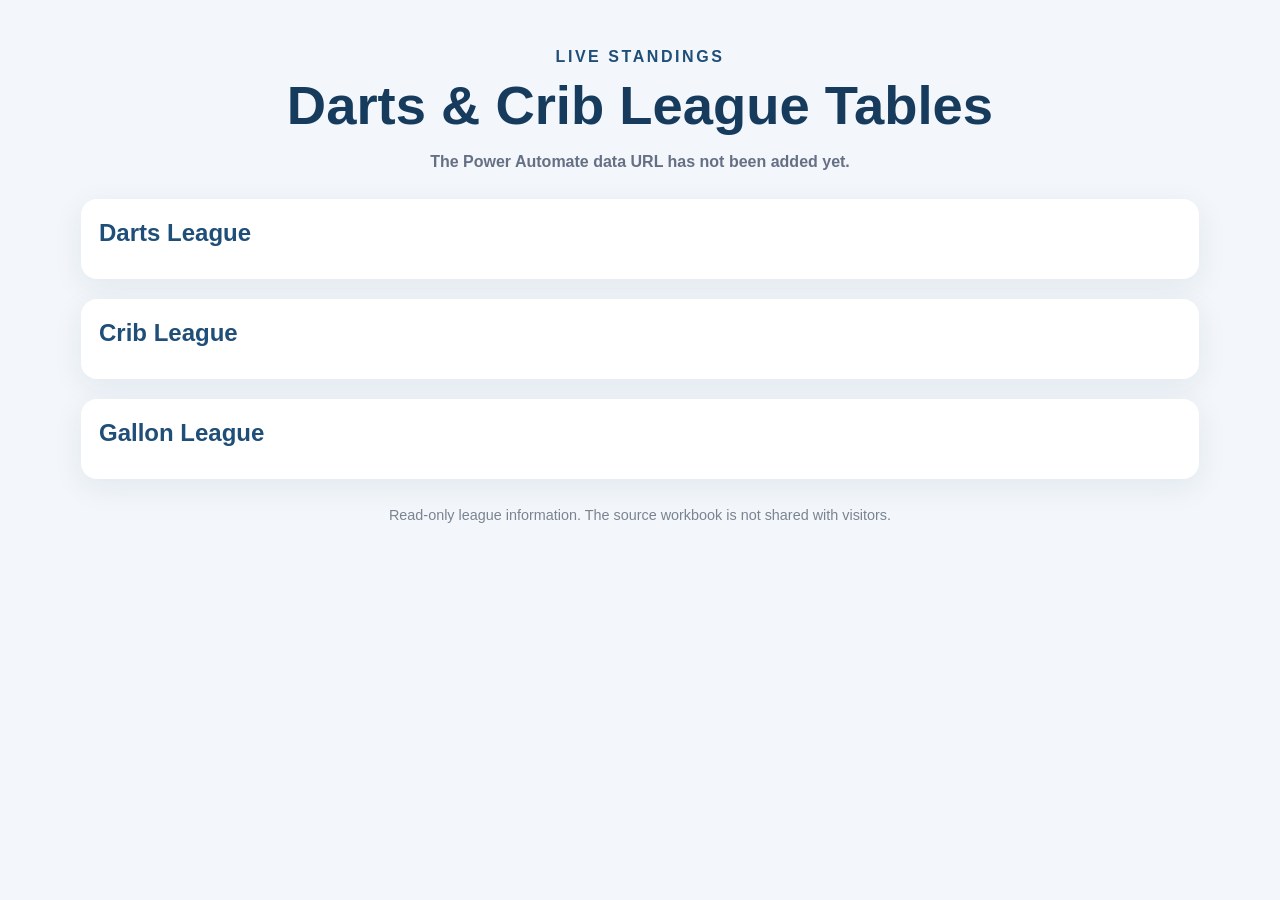
==== index.html @ 1039b9c5 "Add League Website" ====
<!doctype html>
<html lang="en">
<head>
  <meta charset="utf-8">
  <meta name="viewport" content="width=device-width,initial-scale=1">
  <title>Darts & Crib League Tables</title>
  <link rel="stylesheet" href="styles.css">
</head>
<body>
  <main class="wrap">
    <header>
      <p class="eyebrow">LIVE STANDINGS</p>
      <h1>Darts & Crib League Tables</h1>
      <p id="status">Loading latest standings…</p>
    </header>

    <section class="card"><h2>Darts League</h2><div class="table-wrap"><table id="darts"></table></div></section>
    <section class="card"><h2>Crib League</h2><div class="table-wrap"><table id="crib"></table></div></section>
    <section class="card"><h2>Gallon League</h2><div class="table-wrap"><table id="gallon"></table></div></section>

    <footer>Read-only league information. The source workbook is not shared with visitors.</footer>
  </main>
  <script src="app.js"></script>
</body>
</html>
---- styles.css ----
:root{font-family:Inter,Segoe UI,Arial,sans-serif;color:#172033;background:#f3f6fa}
*{box-sizing:border-box}body{margin:0}.wrap{max-width:1150px;margin:auto;padding:32px 16px 50px}
header{text-align:center;margin-bottom:28px}.eyebrow{font-weight:800;letter-spacing:.16em;color:#1f4e78;margin-bottom:8px}
h1{margin:0;font-size:clamp(2rem,5vw,3.4rem);color:#163b5c}#status{color:#667085}
.card{background:white;border-radius:16px;padding:18px;margin:20px 0;box-shadow:0 8px 30px rgba(31,78,120,.08)}
h2{margin:2px 0 14px;color:#1f4e78}.table-wrap{overflow-x:auto}table{width:100%;border-collapse:collapse;min-width:680px}
th{background:#1f4e78;color:white;font-weight:700}th,td{padding:11px 10px;text-align:center;border-bottom:1px solid #e5eaf0}
th:nth-child(2),td:nth-child(2){text-align:left;min-width:180px}tbody tr:nth-child(even){background:#f8fafc}tbody tr:hover{background:#edf5fb}
td:first-child{font-weight:800}footer{text-align:center;color:#7a8491;font-size:.9rem;margin-top:28px}
.error{color:#b42318;font-weight:700}
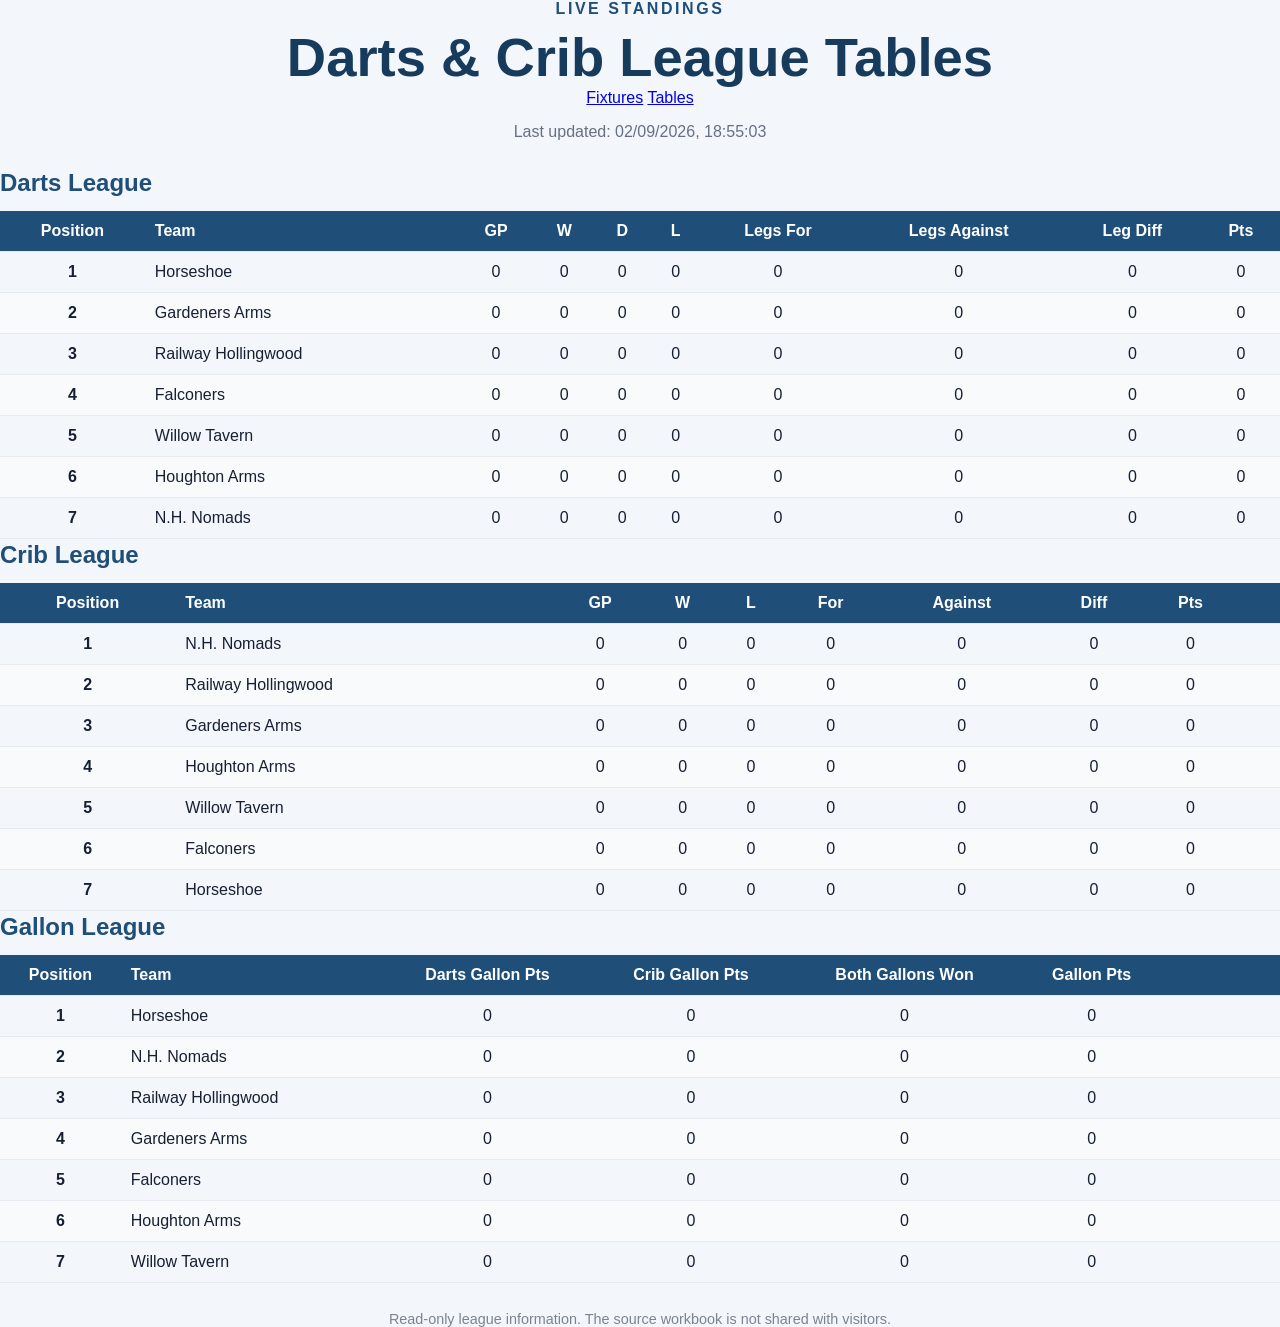
==== commit 8d2b89f9: "Update index.html" ====
--- a/index.html
+++ b/index.html
@@ -1,25 +1,52 @@
-<!doctype html>
+<!DOCTYPE html>
 <html lang="en">
 <head>
-  <meta charset="utf-8">
-  <meta name="viewport" content="width=device-width,initial-scale=1">
-  <title>Darts & Crib League Tables</title>
+  <meta charset="UTF-8">
+  <meta name="viewport" content="width=device-width, initial-scale=1.0">
+  <title>Failsworth Darts & Crib League Tables</title>
   <link rel="stylesheet" href="styles.css">
 </head>
 <body>
-  <main class="wrap">
-    <header>
-      <p class="eyebrow">LIVE STANDINGS</p>
-      <h1>Darts & Crib League Tables</h1>
-      <p id="status">Loading latest standings…</p>
-    </header>
 
-    <section class="card"><h2>Darts League</h2><div class="table-wrap"><table id="darts"></table></div></section>
-    <section class="card"><h2>Crib League</h2><div class="table-wrap"><table id="crib"></table></div></section>
-    <section class="card"><h2>Gallon League</h2><div class="table-wrap"><table id="gallon"></table></div></section>
+  <header class="site-header">
+    <div class="eyebrow">LIVE STANDINGS</div>
+    <h1>Darts & Crib League Tables</h1>
 
-    <footer>Read-only league information. The source workbook is not shared with visitors.</footer>
+    <nav class="top-nav" aria-label="Main navigation">
+      <a href="fixtures.html">Fixtures</a>
+      <a href="index.html" class="active">Tables</a>
+    </nav>
+
+    <p id="status">Loading league tables...</p>
+  </header>
+
+  <main class="page-wrap">
+    <section class="panel">
+      <h2>Darts League</h2>
+      <div class="table-scroll">
+        <table id="darts"></table>
+      </div>
+    </section>
+
+    <section class="panel">
+      <h2>Crib League</h2>
+      <div class="table-scroll">
+        <table id="crib"></table>
+      </div>
+    </section>
+
+    <section class="panel">
+      <h2>Gallon League</h2>
+      <div class="table-scroll">
+        <table id="gallon"></table>
+      </div>
+    </section>
   </main>
+
+  <footer>
+    Read-only league information. The source workbook is not shared with visitors.
+  </footer>
+
   <script src="app.js"></script>
 </body>
 </html>
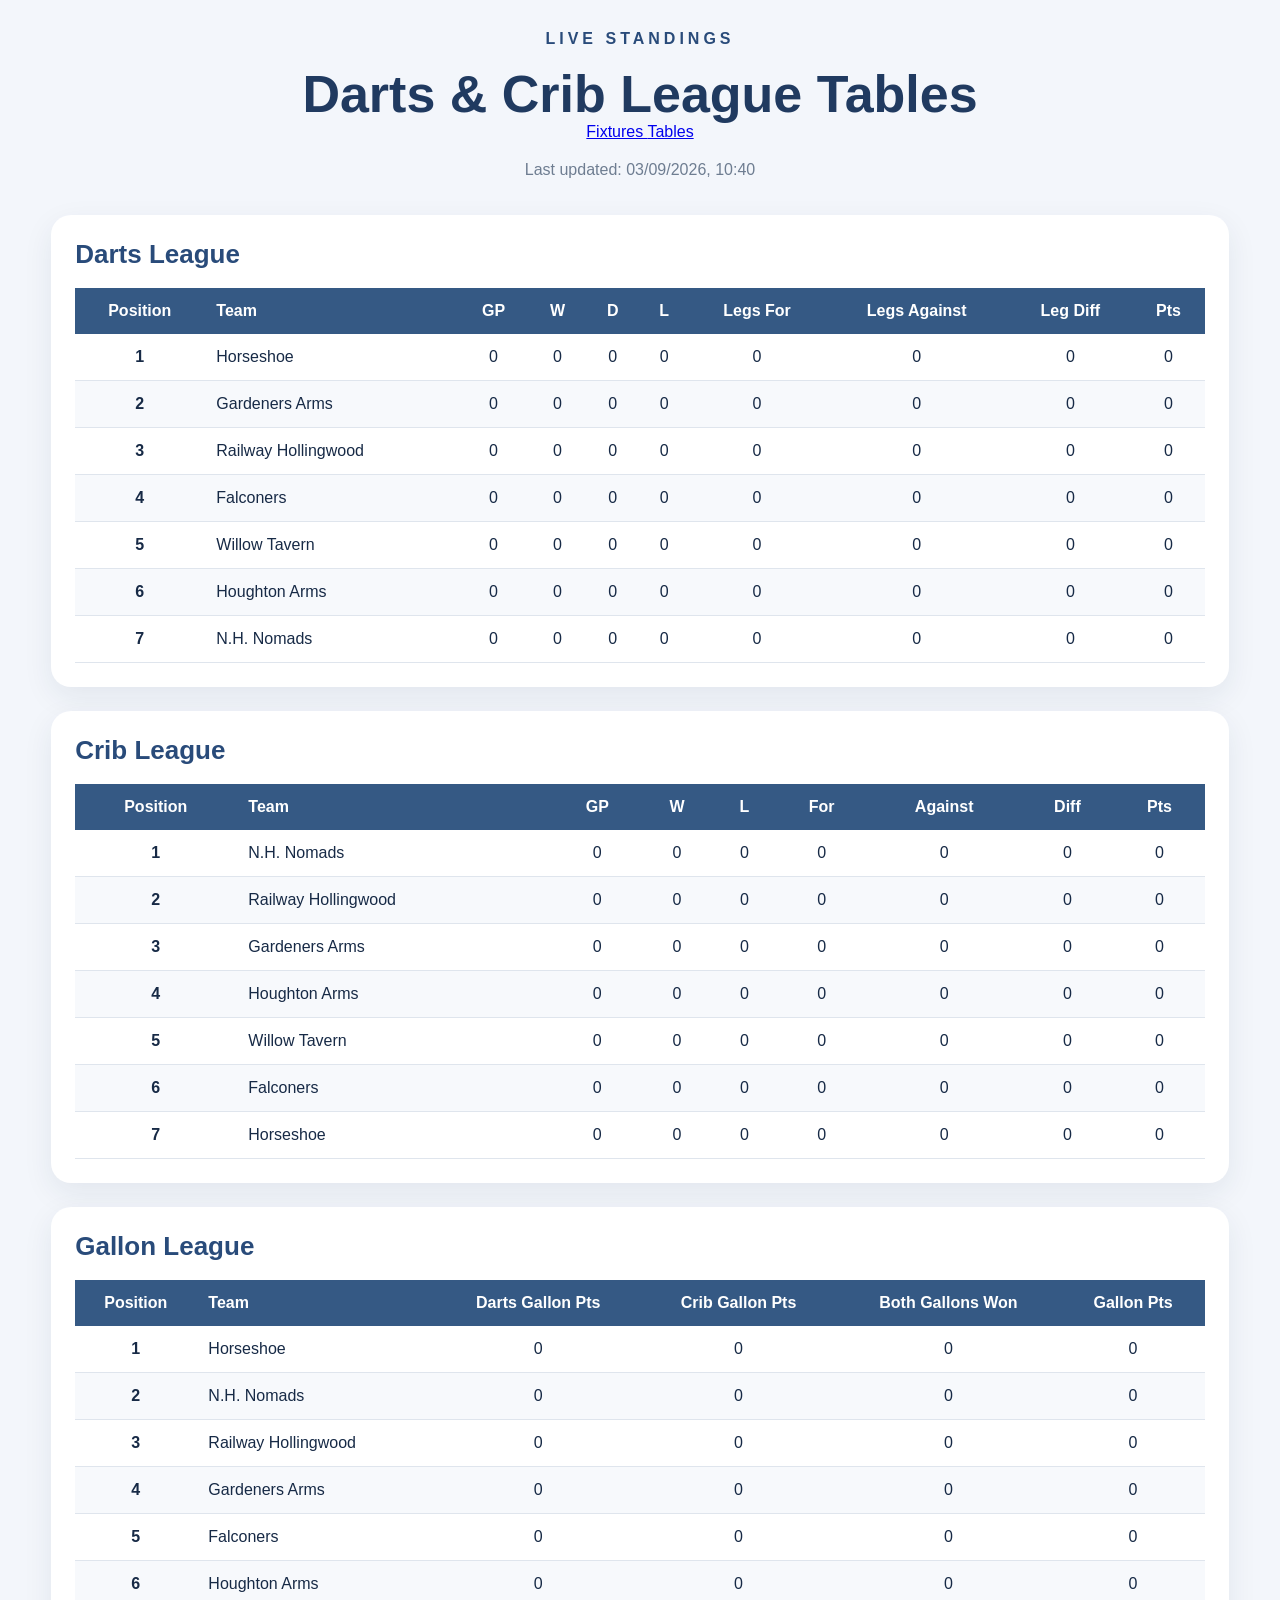
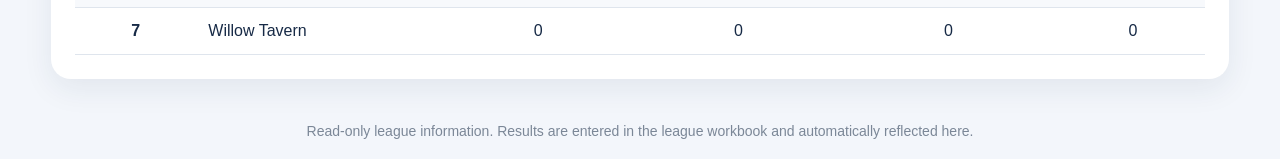
==== commit c3e357ab: "Update index.html" ====
--- a/index.html
+++ b/index.html
@@ -1,52 +1,133 @@
 <!DOCTYPE html>
 <html lang="en">
+
 <head>
-  <meta charset="UTF-8">
-  <meta name="viewport" content="width=device-width, initial-scale=1.0">
-  <title>Failsworth Darts & Crib League Tables</title>
-  <link rel="stylesheet" href="styles.css">
+    <meta charset="UTF-8">
+
+    <meta
+        name="viewport"
+        content="width=device-width, initial-scale=1.0"
+    >
+
+    <title>
+        Failsworth Darts & Crib League Tables
+    </title>
+
+    <link
+        rel="stylesheet"
+        href="styles.css"
+    >
 </head>
-<body>
 
-  <header class="site-header">
-    <div class="eyebrow">LIVE STANDINGS</div>
-    <h1>Darts & Crib League Tables</h1>
 
-    <nav class="top-nav" aria-label="Main navigation">
-      <a href="fixtures.html">Fixtures</a>
-      <a href="index.html" class="active">Tables</a>
-    </nav>
+<body class="tables-page">
 
-    <p id="status">Loading league tables...</p>
-  </header>
+    <header class="site-header">
 
-  <main class="page-wrap">
-    <section class="panel">
-      <h2>Darts League</h2>
-      <div class="table-scroll">
-        <table id="darts"></table>
-      </div>
-    </section>
+        <p class="eyebrow">
+            LIVE STANDINGS
+        </p>
 
-    <section class="panel">
-      <h2>Crib League</h2>
-      <div class="table-scroll">
-        <table id="crib"></table>
-      </div>
-    </section>
+        <h1>
+            Darts & Crib League Tables
+        </h1>
 
-    <section class="panel">
-      <h2>Gallon League</h2>
-      <div class="table-scroll">
-        <table id="gallon"></table>
-      </div>
-    </section>
-  </main>
+        <nav class="top-nav">
+            <a
+                href="fixtures.html"
+                class="fixtures-button"
+            >
+                Fixtures
+            </a>
 
-  <footer>
-    Read-only league information. The source workbook is not shared with visitors.
-  </footer>
+            <a
+                href="index.html"
+                class="tables-button active"
+            >
+                Tables
+            </a>
+        </nav>
 
-  <script src="app.js"></script>
+        <p
+            id="updated"
+            class="updated"
+        >
+            Loading league tables...
+        </p>
+
+    </header>
+
+
+    <main class="page-wrap">
+
+
+        <!-- DARTS TABLE -->
+
+        <section class="panel darts-table-panel">
+
+            <h2>
+                Darts League
+            </h2>
+
+            <div class="table-wrap">
+
+                <table id="dartsTable"></table>
+
+            </div>
+
+        </section>
+
+
+
+        <!-- CRIB TABLE -->
+
+        <section class="panel crib-table-panel">
+
+            <h2>
+                Crib League
+            </h2>
+
+            <div class="table-wrap">
+
+                <table id="cribTable"></table>
+
+            </div>
+
+        </section>
+
+
+
+        <!-- GALLON TABLE -->
+
+        <section class="panel gallon-table-panel">
+
+            <h2>
+                Gallon League
+            </h2>
+
+            <div class="table-wrap">
+
+                <table id="gallonTable"></table>
+
+            </div>
+
+        </section>
+
+
+    </main>
+
+
+    <footer class="site-footer">
+
+        Read-only league information.
+        Results are entered in the league workbook
+        and automatically reflected here.
+
+    </footer>
+
+
+    <script src="app.js"></script>
+
 </body>
+
 </html>
--- a/styles.css
+++ b/styles.css
@@ -1,10 +1,854 @@
-:root{font-family:Inter,Segoe UI,Arial,sans-serif;color:#172033;background:#f3f6fa}
-*{box-sizing:border-box}body{margin:0}.wrap{max-width:1150px;margin:auto;padding:32px 16px 50px}
-header{text-align:center;margin-bottom:28px}.eyebrow{font-weight:800;letter-spacing:.16em;color:#1f4e78;margin-bottom:8px}
-h1{margin:0;font-size:clamp(2rem,5vw,3.4rem);color:#163b5c}#status{color:#667085}
-.card{background:white;border-radius:16px;padding:18px;margin:20px 0;box-shadow:0 8px 30px rgba(31,78,120,.08)}
-h2{margin:2px 0 14px;color:#1f4e78}.table-wrap{overflow-x:auto}table{width:100%;border-collapse:collapse;min-width:680px}
-th{background:#1f4e78;color:white;font-weight:700}th,td{padding:11px 10px;text-align:center;border-bottom:1px solid #e5eaf0}
-th:nth-child(2),td:nth-child(2){text-align:left;min-width:180px}tbody tr:nth-child(even){background:#f8fafc}tbody tr:hover{background:#edf5fb}
-td:first-child{font-weight:800}footer{text-align:center;color:#7a8491;font-size:.9rem;margin-top:28px}
-.error{color:#b42318;font-weight:700}
+/* =========================================================
+   FAILSWORTH DARTS & CRIB LEAGUE
+   COMPLETE WEBSITE STYLESHEET
+   ========================================================= */
+
+
+/* =========================================================
+   GLOBAL
+   ========================================================= */
+
+* {
+    box-sizing: border-box;
+}
+
+html {
+    margin: 0;
+    padding: 0;
+}
+
+body {
+    margin: 0;
+    padding: 0;
+
+    font-family: Arial, Helvetica, sans-serif;
+
+    background: #f3f6fb;
+    color: #172a46;
+
+    min-height: 100vh;
+}
+
+
+/* =========================================================
+   MAIN PAGE CONTAINER
+   ========================================================= */
+
+.container,
+main {
+    width: 92%;
+    max-width: 1400px;
+    margin: 0 auto;
+}
+
+
+/* =========================================================
+   PAGE HEADER
+   ========================================================= */
+
+header,
+.site-header {
+    text-align: center;
+    padding: 30px 20px 20px;
+}
+
+.eyebrow {
+    margin: 0 0 18px;
+
+    font-size: 16px;
+    font-weight: 800;
+
+    letter-spacing: 4px;
+    text-transform: uppercase;
+
+    color: #294b7a;
+}
+
+h1 {
+    margin: 0;
+
+    font-size: 52px;
+    line-height: 1.1;
+
+    font-weight: 800;
+
+    color: #203a60;
+}
+
+.updated,
+#updated {
+    margin-top: 20px;
+
+    font-size: 16px;
+
+    color: #6e7d91;
+}
+
+
+/* =========================================================
+   NAVIGATION BUTTONS
+   ========================================================= */
+
+.nav-buttons,
+.page-nav {
+    display: flex;
+
+    justify-content: center;
+    align-items: center;
+
+    gap: 12px;
+
+    margin: 10px auto 28px;
+}
+
+.nav-buttons a,
+.page-nav a {
+    display: inline-block;
+
+    min-width: 120px;
+
+    padding: 12px 24px;
+
+    border-radius: 8px;
+
+    background: #ffffff;
+
+    border: 2px solid #355984;
+
+    color: #355984;
+
+    font-size: 16px;
+    font-weight: 700;
+
+    text-decoration: none;
+
+    text-align: center;
+
+    transition:
+        background 0.2s ease,
+        color 0.2s ease,
+        transform 0.2s ease;
+}
+
+.nav-buttons a:hover,
+.page-nav a:hover {
+    background: #355984;
+    color: #ffffff;
+
+    transform: translateY(-1px);
+}
+
+.nav-buttons a.active,
+.page-nav a.active {
+    background: #355984;
+    color: #ffffff;
+}
+
+
+/* =========================================================
+   GENERAL PANELS
+   ========================================================= */
+
+.panel {
+    background: #ffffff;
+
+    border-radius: 20px;
+
+    padding: 24px;
+
+    margin-bottom: 24px;
+
+    box-shadow:
+        0 10px 30px rgba(31, 53, 82, 0.08);
+}
+
+
+/* =========================================================
+   LEAGUE TABLE TITLES
+   ========================================================= */
+
+.panel h2,
+.table-title {
+    margin: 0 0 18px;
+
+    font-size: 26px;
+    font-weight: 800;
+
+    color: #294b7a;
+}
+
+
+/* =========================================================
+   TABLES
+   ========================================================= */
+
+.table-wrap {
+    width: 100%;
+    overflow-x: auto;
+}
+
+table {
+    width: 100%;
+
+    border-collapse: collapse;
+
+    background: #ffffff;
+}
+
+thead {
+    background: #355984;
+    color: #ffffff;
+}
+
+th {
+    padding: 14px 12px;
+
+    font-size: 16px;
+    font-weight: 700;
+
+    text-align: center;
+
+    white-space: nowrap;
+}
+
+td {
+    padding: 14px 12px;
+
+    font-size: 16px;
+
+    text-align: center;
+
+    border-bottom: 1px solid #dfe5ed;
+}
+
+tbody tr:nth-child(even) {
+    background: #f7f9fc;
+}
+
+tbody tr:hover {
+    background: #eef3f9;
+}
+
+td:first-child {
+    font-weight: 700;
+}
+
+
+/* Team name column */
+
+th:nth-child(2),
+td:nth-child(2) {
+    text-align: left;
+}
+
+
+/* =========================================================
+   FIXTURE WEEK / DATE CARD
+   ========================================================= */
+
+.fixture-week {
+    background: #ffffff;
+
+    border-radius: 20px;
+
+    padding: 24px;
+
+    margin-bottom: 24px;
+
+    box-shadow:
+        0 10px 30px rgba(31, 53, 82, 0.08);
+}
+
+
+/* =========================================================
+   FIXTURE DATE + TYPE HEADER
+   ========================================================= */
+
+.fixture-week-heading {
+    display: flex;
+
+    justify-content: space-between;
+    align-items: center;
+
+    gap: 20px;
+
+    margin-bottom: 18px;
+}
+
+.fixture-week-heading h2 {
+    margin: 0;
+
+    font-size: 28px;
+    font-weight: 800;
+
+    color: #294b7a;
+}
+
+.fixture-type {
+    font-size: 16px;
+    font-weight: 700;
+
+    color: #68778c;
+
+    text-align: right;
+}
+
+
+/* =========================================================
+   FIXTURE LIST
+   ========================================================= */
+
+.fixture-list {
+    display: flex;
+
+    flex-direction: column;
+
+    gap: 10px;
+}
+
+
+/* =========================================================
+   NORMAL FIXTURE ROW
+   ========================================================= */
+
+.fixture-row {
+    display: grid;
+
+    grid-template-columns:
+        minmax(0, 1fr)
+        60px
+        minmax(0, 1fr);
+
+    align-items: center;
+
+    width: 100%;
+
+    min-height: 72px;
+
+    padding: 12px 20px;
+
+    background: #f1f4f8;
+
+    border: 1px solid #dce3ec;
+
+    border-radius: 12px;
+}
+
+
+/* =========================================================
+   NORMAL FIXTURE TEAMS
+   ========================================================= */
+
+.fixture-team {
+    width: 100%;
+
+    font-size: 18px;
+    font-weight: 700;
+
+    color: #172a46;
+
+    text-align: center;
+}
+
+.home-team {
+    text-align: center;
+}
+
+.away-team {
+    text-align: center;
+}
+
+
+/* =========================================================
+   V BETWEEN TEAMS
+   ========================================================= */
+
+.fixture-v {
+    width: 100%;
+
+    font-size: 16px;
+    font-weight: 700;
+
+    color: #68778c;
+
+    text-align: center;
+}
+
+
+/* =========================================================
+   BYE FIXTURE
+   ========================================================= */
+
+/*
+   BYE uses exactly the same three-column layout as a normal
+   fixture.
+
+   The team occupies the middle of the row and BYE is shown
+   underneath it.
+
+   This prevents BYE fixtures being aligned to the left/right.
+*/
+
+.fixture-row.bye {
+    display: grid;
+
+    grid-template-columns:
+        minmax(0, 1fr)
+        minmax(200px, 1fr)
+        minmax(0, 1fr);
+
+    align-items: center;
+
+    justify-items: center;
+
+    width: 100%;
+
+    min-height: 72px;
+
+    padding: 12px 20px;
+
+    text-align: center;
+}
+
+.bye-team {
+    grid-column: 2;
+
+    width: 100%;
+
+    font-size: 18px;
+    font-weight: 700;
+
+    color: #172a46;
+
+    text-align: center;
+}
+
+.bye-label {
+    grid-column: 2;
+
+    width: 100%;
+
+    margin-top: 3px;
+
+    font-size: 14px;
+    font-weight: 800;
+
+    letter-spacing: 2px;
+
+    color: #68778c;
+
+    text-align: center;
+}
+
+
+/* =========================================================
+   MEETING ROW
+   ========================================================= */
+
+/*
+   Meeting locations are centred in exactly the same position
+   as the centre of a normal fixture.
+*/
+
+.fixture-row.meeting-row,
+.meeting-row {
+    display: grid;
+
+    grid-template-columns:
+        minmax(0, 1fr)
+        minmax(200px, 1fr)
+        minmax(0, 1fr);
+
+    align-items: center;
+
+    justify-items: center;
+
+    width: 100%;
+
+    min-height: 72px;
+
+    padding: 12px 20px;
+
+    background: #f1f4f8;
+
+    border: 1px solid #dce3ec;
+
+    border-radius: 12px;
+
+    text-align: center;
+}
+
+.meeting-location {
+    grid-column: 2;
+
+    width: 100%;
+
+    font-size: 18px;
+    font-weight: 700;
+
+    color: #172a46;
+
+    text-align: center;
+}
+
+
+/* =========================================================
+   PLAYED FIXTURES
+   ========================================================= */
+
+.fixture-row.played {
+    background: #e2e5e9;
+
+    border-color: #d2d6dc;
+
+    opacity: 0.55;
+}
+
+.fixture-row.played .fixture-team,
+.fixture-row.played .fixture-v,
+.fixture-row.played .bye-team,
+.fixture-row.played .bye-label {
+    color: #6d7580;
+}
+
+
+/* =========================================================
+   FOOTER
+   ========================================================= */
+
+footer,
+.site-footer {
+    width: 100%;
+
+    padding: 20px;
+
+    margin-top: 20px;
+
+    text-align: center;
+
+    font-size: 14px;
+
+    color: #7b8797;
+}
+
+
+/* =========================================================
+   TABLET
+   ========================================================= */
+
+@media (max-width: 1000px) {
+
+    .container,
+    main {
+        width: 94%;
+    }
+
+    h1 {
+        font-size: 42px;
+    }
+
+    .panel,
+    .fixture-week {
+        padding: 20px;
+    }
+
+    th,
+    td {
+        padding: 12px 10px;
+
+        font-size: 15px;
+    }
+
+    .fixture-row {
+        min-height: 68px;
+    }
+}
+
+
+/* =========================================================
+   MOBILE PHONE
+   ========================================================= */
+
+@media (max-width: 700px) {
+
+    body {
+        background: #f3f6fb;
+    }
+
+
+    /* -----------------------------------------
+       Main width
+       ----------------------------------------- */
+
+    .container,
+    main {
+        width: 96%;
+    }
+
+
+    /* -----------------------------------------
+       Header
+       ----------------------------------------- */
+
+    header,
+    .site-header {
+        padding: 22px 10px 14px;
+    }
+
+    .eyebrow {
+        margin-bottom: 12px;
+
+        font-size: 12px;
+
+        letter-spacing: 3px;
+    }
+
+    h1 {
+        font-size: 30px;
+
+        line-height: 1.15;
+    }
+
+    .updated,
+    #updated {
+        margin-top: 12px;
+
+        font-size: 13px;
+    }
+
+
+    /* -----------------------------------------
+       Navigation
+       ----------------------------------------- */
+
+    .nav-buttons,
+    .page-nav {
+        width: 100%;
+
+        gap: 8px;
+
+        margin-bottom: 18px;
+    }
+
+    .nav-buttons a,
+    .page-nav a {
+        flex: 1;
+
+        min-width: 0;
+
+        padding: 10px 14px;
+
+        font-size: 14px;
+    }
+
+
+    /* -----------------------------------------
+       Panels
+       ----------------------------------------- */
+
+    .panel,
+    .fixture-week {
+        padding: 16px;
+
+        border-radius: 16px;
+
+        margin-bottom: 16px;
+    }
+
+
+    /* -----------------------------------------
+       League titles
+       ----------------------------------------- */
+
+    .panel h2,
+    .table-title {
+        margin-bottom: 14px;
+
+        font-size: 21px;
+    }
+
+
+    /* -----------------------------------------
+       Tables
+       ----------------------------------------- */
+
+    th,
+    td {
+        padding: 10px 7px;
+
+        font-size: 13px;
+    }
+
+
+    /* -----------------------------------------
+       Fixture heading
+       ----------------------------------------- */
+
+    .fixture-week-heading {
+        gap: 10px;
+
+        margin-bottom: 14px;
+    }
+
+    .fixture-week-heading h2 {
+        font-size: 22px;
+    }
+
+    .fixture-type {
+        font-size: 14px;
+    }
+
+
+    /* -----------------------------------------
+       Normal fixtures
+       ----------------------------------------- */
+
+    .fixture-row {
+        grid-template-columns:
+            minmax(0, 1fr)
+            28px
+            minmax(0, 1fr);
+
+        min-height: 64px;
+
+        padding: 10px 8px;
+
+        border-radius: 10px;
+    }
+
+    .fixture-team {
+        font-size: 15px;
+
+        line-height: 1.25;
+    }
+
+    .fixture-v {
+        font-size: 13px;
+    }
+
+
+    /* -----------------------------------------
+       BYE - centred on phones
+       ----------------------------------------- */
+
+    .fixture-row.bye {
+        grid-template-columns:
+            minmax(0, 1fr)
+            minmax(140px, 2fr)
+            minmax(0, 1fr);
+
+        min-height: 64px;
+
+        padding: 10px 8px;
+    }
+
+    .bye-team {
+        grid-column: 2;
+
+        font-size: 15px;
+
+        line-height: 1.25;
+    }
+
+    .bye-label {
+        grid-column: 2;
+
+        font-size: 11px;
+
+        letter-spacing: 2px;
+    }
+
+
+    /* -----------------------------------------
+       Meeting - centred on phones
+       ----------------------------------------- */
+
+    .fixture-row.meeting-row,
+    .meeting-row {
+        grid-template-columns:
+            minmax(0, 1fr)
+            minmax(140px, 2fr)
+            minmax(0, 1fr);
+
+        min-height: 64px;
+
+        padding: 10px 8px;
+
+        border-radius: 10px;
+    }
+
+    .meeting-location {
+        grid-column: 2;
+
+        font-size: 15px;
+
+        line-height: 1.25;
+    }
+
+
+    /* -----------------------------------------
+       Footer
+       ----------------------------------------- */
+
+    footer,
+    .site-footer {
+        padding: 16px 10px;
+
+        font-size: 12px;
+    }
+}
+
+
+/* =========================================================
+   VERY SMALL PHONES
+   ========================================================= */
+
+@media (max-width: 420px) {
+
+    h1 {
+        font-size: 26px;
+    }
+
+    .fixture-week-heading h2 {
+        font-size: 20px;
+    }
+
+    .fixture-type {
+        font-size: 13px;
+    }
+
+    .fixture-team,
+    .bye-team,
+    .meeting-location {
+        font-size: 14px;
+    }
+
+    .fixture-row {
+        padding-left: 6px;
+        padding-right: 6px;
+    }
+
+    .fixture-row.bye,
+    .fixture-row.meeting-row,
+    .meeting-row {
+        grid-template-columns:
+            1fr
+            minmax(130px, 2fr)
+            1fr;
+    }
+}
+.fixture-row.empty-fixture {
+  display: flex;
+  justify-content: center;
+  align-items: center;
+  text-align: center;
+}
+
+.empty-fixture-text {
+  width: 100%;
+  font-size: 16px;
+  font-weight: 700;
+  color: #7a8798;
+  text-align: center;
+  font-style: italic;
+}
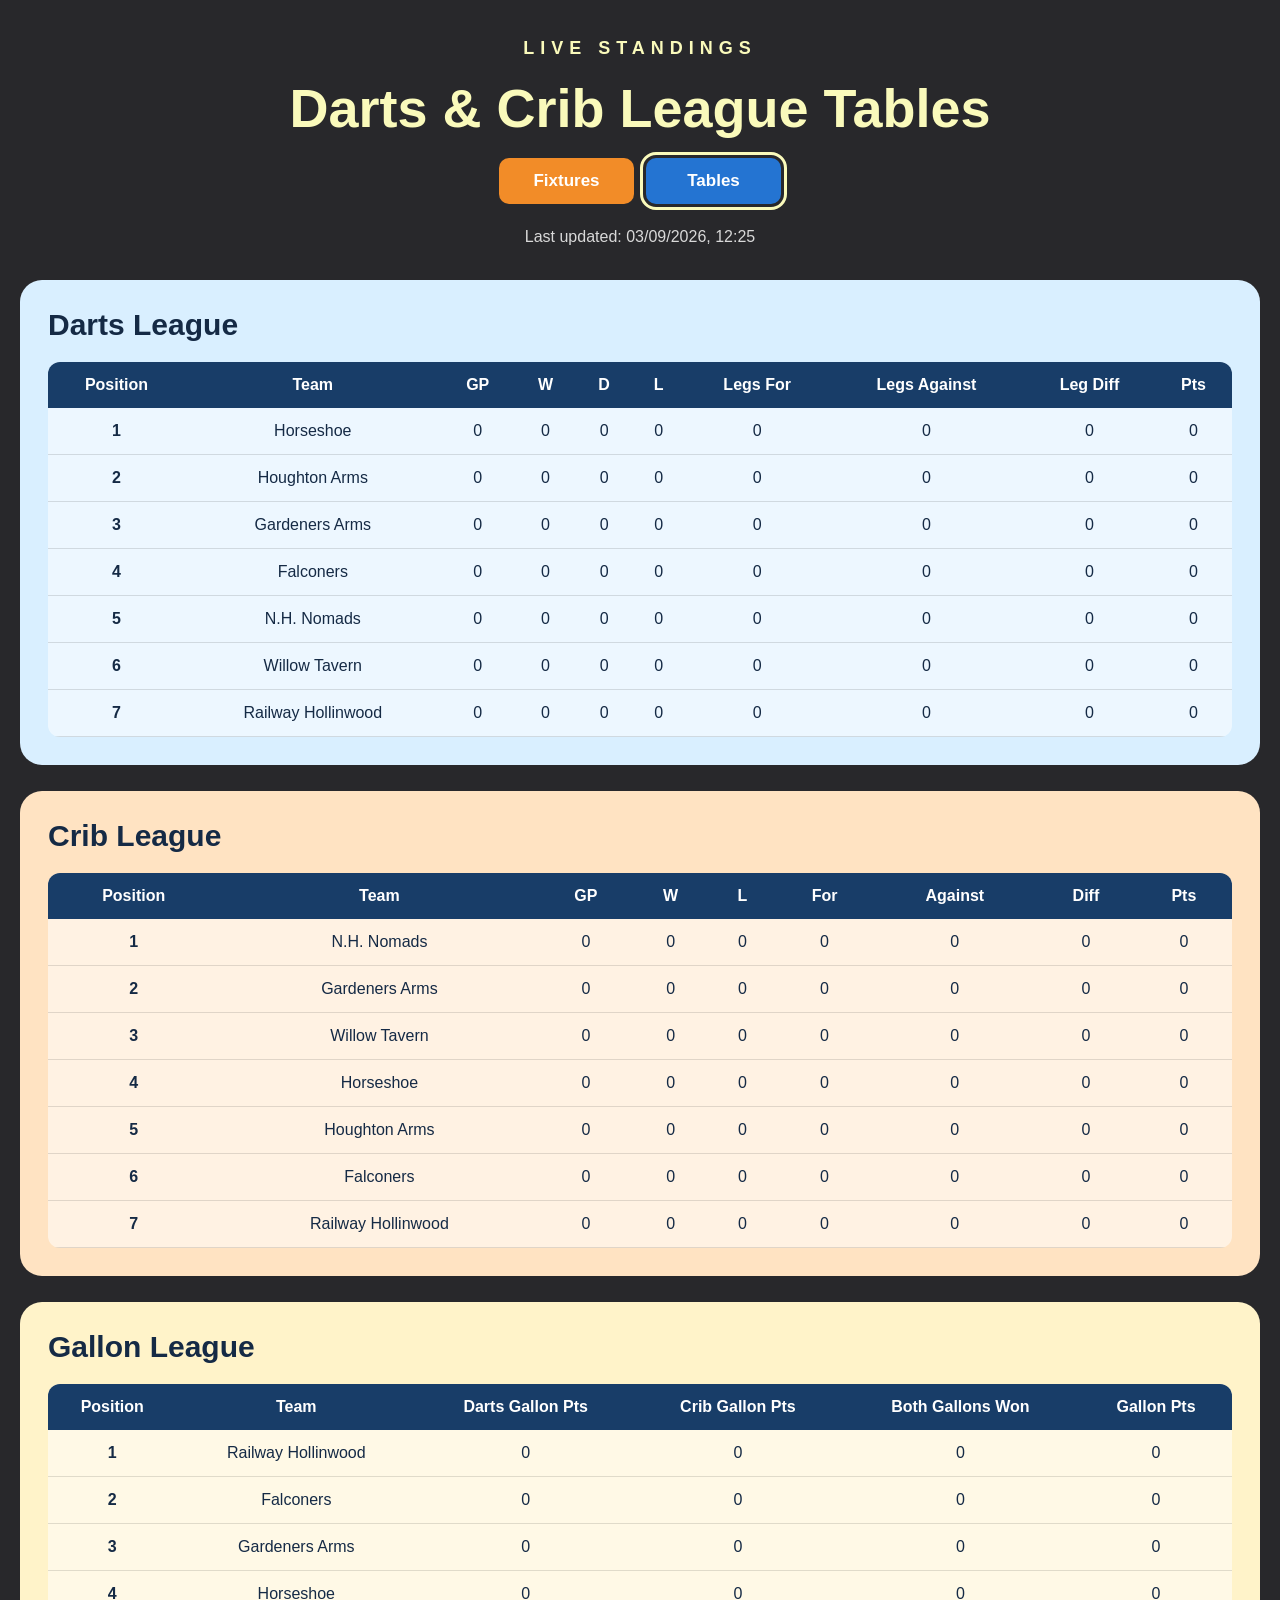
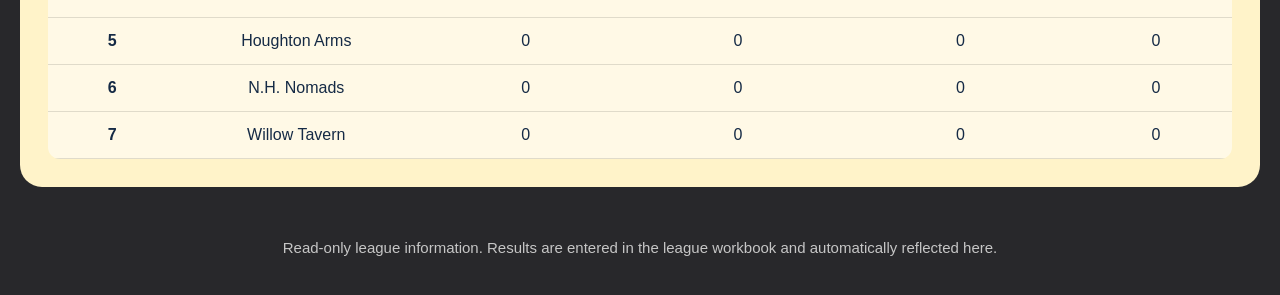
==== commit 1064a0d9: "Update index.html" ====
--- a/index.html
+++ b/index.html
@@ -126,7 +126,7 @@
     </footer>
 
 
-    <script src="app.js"></script>
+    <script src="app.js?v=3"></script>
 
 </body>
 
--- a/styles.css
+++ b/styles.css
@@ -5,293 +5,807 @@
 
 
 /* =========================================================
-   GLOBAL
+   COLOUR SETTINGS
+   ========================================================= */
+
+/*
+   THIS IS THE MAIN SECTION TO EDIT IF YOU WANT TO CHANGE
+   THE WEBSITE COLOURS LATER.
+
+   Example:
+
+   --darts-pale: #d9efff;
+
+   Change the hex number after the colon to whatever colour
+   you want.
+*/
+
+:root {
+
+    /* MAIN WEBSITE BACKGROUND */
+    --background: #28282B;
+
+
+    /* GENERAL TEXT */
+    --text-dark: #152a45;
+
+    --text-light: #ffffff;
+
+    --muted-text: #7d8998;
+
+
+    /* MAIN YELLOW HEADINGS */
+    --heading-yellow: #fafabb;
+
+
+    /* FIXTURES NAVIGATION BUTTON - ORANGE */
+    --fixtures-orange: #f28c28;
+
+    --fixtures-orange-hover: #ff9f3f;
+
+
+    /* TABLES NAVIGATION BUTTON - BLUE */
+    --tables-blue: #2474d2;
+
+    --tables-blue-hover: #3487e8;
+
+
+    /* =============================================
+       DARTS COLOURS
+
+       Change this colour to change:
+       - Darts League table
+       - Darts Cup
+       - Darts Cup Semi
+       - Darts Cup Final
+       - Darts Pairs
+       - Darts Individuals
+       ============================================= */
+
+    --darts-pale: #d9efff;
+
+
+    /* =============================================
+       CRIB COLOURS
+
+       Change this colour to change:
+       - Crib League table
+       - Crib Cup
+       - Crib Cup Semi
+       - Crib Cup Final
+       - Crib Pairs
+       - Crib Individuals
+       ============================================= */
+
+    --crib-pale: #ffe3c2;
+
+
+    /* =============================================
+       MEETING COLOUR
+       ============================================= */
+
+    --meeting-pale: #dff4d8;
+
+
+    /* =============================================
+       FINALS NIGHT COLOUR
+       ============================================= */
+
+    --finals-pale: #e8dcf8;
+
+
+    /* =============================================
+       GENERAL CUP COLOUR
+
+       This is used for fixtures simply called:
+       Cup 1st Round
+       Cup 2nd Round
+       etc.
+
+       Change this if you want generic cup rounds
+       another colour.
+       ============================================= */
+
+    --general-cup-pale: #fff2bf;
+
+
+    /* =============================================
+       GALLON TABLE COLOUR
+       ============================================= */
+
+    --gallon-pale: #fff3c9;
+
+
+    /* ORDINARY LEAGUE FIXTURE CARD */
+    --league-card: #ffffff;
+
+
+    /* NORMAL FIXTURE ROW */
+    --fixture-row: #f1f4f8;
+
+
+    /* PLAYED FIXTURE */
+    --played-row: #bbbbbb;
+
+
+    /* BORDERS */
+    --border: #ced7e2;
+
+}
+
+
+
+/* =========================================================
+   RESET
    ========================================================= */
 
 * {
-    box-sizing: border-box;
-}
+
+    box-sizing:
+        border-box;
+
+}
+
 
 html {
+
     margin: 0;
+
     padding: 0;
-}
+
+}
+
 
 body {
+
     margin: 0;
+
     padding: 0;
 
-    font-family: Arial, Helvetica, sans-serif;
-
-    background: #f3f6fb;
-    color: #172a46;
-
     min-height: 100vh;
-}
-
-
-/* =========================================================
-   MAIN PAGE CONTAINER
-   ========================================================= */
-
-.container,
-main {
-    width: 92%;
+
+    font-family:
+        Arial,
+        Helvetica,
+        sans-serif;
+
+    background:
+        var(--background);
+
+    color:
+        var(--text-light);
+
+}
+
+
+
+/* =========================================================
+   HEADER
+   ========================================================= */
+
+.site-header {
+
+    width: 100%;
+
     max-width: 1400px;
+
     margin: 0 auto;
-}
-
-
-/* =========================================================
-   PAGE HEADER
-   ========================================================= */
-
-header,
-.site-header {
-    text-align: center;
-    padding: 30px 20px 20px;
-}
+
+    padding:
+        38px
+        20px
+        28px;
+
+    text-align:
+        center;
+
+}
+
+
+
+/* SMALL TEXT ABOVE TITLE */
 
 .eyebrow {
-    margin: 0 0 18px;
-
-    font-size: 16px;
-    font-weight: 800;
-
-    letter-spacing: 4px;
-    text-transform: uppercase;
-
-    color: #294b7a;
-}
+
+    margin:
+        0
+        0
+        20px;
+
+    color:
+        var(--heading-yellow);
+
+    font-size:
+        18px;
+
+    font-weight:
+        800;
+
+    letter-spacing:
+        6px;
+
+    text-transform:
+        uppercase;
+
+}
+
+
+
+/* MAIN WEBSITE TITLE */
 
 h1 {
+
+    margin:
+        0
+        auto
+        20px;
+
+    color:
+        var(--heading-yellow);
+
+    font-size:
+        54px;
+
+    line-height:
+        1.1;
+
+    font-weight:
+        800;
+
+}
+
+
+
+/* =========================================================
+   NAVIGATION
+   ========================================================= */
+
+.top-nav {
+
+    display:
+        flex;
+
+    justify-content:
+        center;
+
+    align-items:
+        center;
+
+    gap:
+        12px;
+
+    margin:
+        10px
+        auto
+        20px;
+
+}
+
+
+.top-nav a {
+
+    min-width:
+        135px;
+
+    padding:
+        13px
+        26px;
+
+    border-radius:
+        10px;
+
+    color:
+        #ffffff;
+
+    font-size:
+        17px;
+
+    font-weight:
+        800;
+
+    text-decoration:
+        none;
+
+    transition:
+        0.2s ease;
+
+}
+
+
+
+/* =============================================
+   FIXTURES BUTTON
+
+   CHANGE:
+   --fixtures-orange
+   at the top of this stylesheet.
+   ============================================= */
+
+.fixtures-button {
+
+    background:
+        var(--fixtures-orange);
+
+}
+
+
+.fixtures-button:hover {
+
+    background:
+        var(--fixtures-orange-hover);
+
+}
+
+
+
+/* =============================================
+   TABLES BUTTON
+
+   CHANGE:
+   --tables-blue
+   at the top of this stylesheet.
+   ============================================= */
+
+.tables-button {
+
+    background:
+        var(--tables-blue);
+
+}
+
+
+.tables-button:hover {
+
+    background:
+        var(--tables-blue-hover);
+
+}
+
+
+
+/* ACTIVE PAGE BUTTON */
+
+.top-nav a.active {
+
+    outline:
+        3px solid
+        var(--heading-yellow);
+
+    outline-offset:
+        3px;
+
+}
+
+
+
+/* =========================================================
+   LAST UPDATED
+   ========================================================= */
+
+.updated {
+
+    min-height:
+        24px;
+
+    margin:
+        24px
+        0
+        0;
+
+    color:
+        #d9d9d9;
+
+    font-size:
+        16px;
+
+}
+
+
+
+/* =========================================================
+   MAIN PAGE
+   ========================================================= */
+
+.page-wrap {
+
+    width:
+        calc(100% - 40px);
+
+    max-width:
+        1400px;
+
+    margin:
+        0 auto;
+
+}
+
+
+
+/* =========================================================
+   GENERAL PANELS
+   ========================================================= */
+
+.panel {
+
+    padding:
+        28px;
+
+    margin-bottom:
+        26px;
+
+    border-radius:
+        22px;
+
+    color:
+        var(--text-dark);
+
+}
+
+
+
+/* =========================================================
+   TABLE HEADINGS
+   ========================================================= */
+
+.panel h2 {
+
+    margin:
+        0
+        0
+        20px;
+
+    font-size:
+        30px;
+
+    font-weight:
+        800;
+
+    color:
+        var(--text-dark);
+
+}
+
+
+
+/* =========================================================
+   DARTS TABLE
+
+   TO CHANGE THIS COLOUR:
+   Change --darts-pale at the top.
+   ========================================================= */
+
+.darts-table-panel {
+
+    background:
+        var(--darts-pale);
+
+}
+
+
+
+/* =========================================================
+   CRIB TABLE
+
+   TO CHANGE THIS COLOUR:
+   Change --crib-pale at the top.
+   ========================================================= */
+
+.crib-table-panel {
+
+    background:
+        var(--crib-pale);
+
+}
+
+
+
+/* =========================================================
+   GALLON TABLE
+
+   TO CHANGE THIS COLOUR:
+   Change --gallon-pale at the top.
+   ========================================================= */
+
+.gallon-table-panel {
+
+    background:
+        var(--gallon-pale);
+
+}
+
+
+
+/* =========================================================
+   TABLES
+   ========================================================= */
+
+.table-wrap {
+
+    width:
+        100%;
+
+    overflow-x:
+        auto;
+
+    border-radius:
+        12px;
+
+}
+
+
+table {
+
+    width:
+        100%;
+
+    border-collapse:
+        collapse;
+
+    background:
+        rgba(
+            255,
+            255,
+            255,
+            0.55
+        );
+
+    color:
+        var(--text-dark);
+
+}
+
+
+
+/* TABLE HEADER */
+
+thead {
+
+    background:
+        #183d68;
+
+    color:
+        #ffffff;
+
+}
+
+
+th {
+
+    padding:
+        14px
+        12px;
+
+    font-size:
+        16px;
+
+    font-weight:
+        800;
+
+    text-align:
+        center;
+
+    white-space:
+        nowrap;
+
+}
+
+
+
+/* TABLE CELLS */
+
+td {
+
+    padding:
+        14px
+        12px;
+
+    border-bottom:
+        1px solid
+        rgba(
+            0,
+            0,
+            0,
+            0.12
+        );
+
+    font-size:
+        16px;
+
+    text-align:
+        center;
+
+}
+
+
+
+/* TEAM NAME */
+
+td:first-child {
+
+    font-weight:
+        800;
+
+}
+
+
+
+/* =========================================================
+   FIXTURE DATE CARD
+   ========================================================= */
+
+.fixture-week {
+
+    margin-bottom:
+        26px;
+
+    padding:
+        26px;
+
+    border-radius:
+        22px;
+
+    color:
+        var(--text-dark);
+
+}
+
+
+
+/* =========================================================
+   ORDINARY LEAGUE FIXTURES
+
+   CHANGE --league-card AT THE TOP IF YOU WANT
+   ORDINARY LEAGUE DATES ANOTHER COLOUR.
+   ========================================================= */
+
+.league-fixture {
+
+    background:
+        var(--league-card);
+
+}
+
+
+
+/* =========================================================
+   DARTS CUP / DARTS PAIRS / DARTS INDIVIDUALS
+
+   TO CHANGE THIS COLOUR:
+   Change --darts-pale at the top.
+   ========================================================= */
+
+.darts-cup-fixture {
+
+    background:
+        var(--darts-pale);
+
+}
+
+
+
+/* =========================================================
+   CRIB CUP / CRIB PAIRS / CRIB INDIVIDUALS
+
+   TO CHANGE THIS COLOUR:
+   Change --crib-pale at the top.
+   ========================================================= */
+
+.crib-cup-fixture {
+
+    background:
+        var(--crib-pale);
+
+}
+
+
+
+/* =========================================================
+   GENERIC CUP ROUNDS
+
+   Example:
+   Cup 1st Round
+
+   TO CHANGE:
+   --general-cup-pale
+   ========================================================= */
+
+.general-cup-fixture {
+
+    background:
+        var(--general-cup-pale);
+
+}
+
+
+
+/* =========================================================
+   MEETINGS
+
+   TO CHANGE:
+   --meeting-pale
+   ========================================================= */
+
+.meeting-fixture {
+
+    background:
+        var(--meeting-pale);
+
+}
+
+
+
+/* =========================================================
+   FINALS NIGHT
+
+   TO CHANGE:
+   --finals-pale
+   ========================================================= */
+
+.finals-fixture {
+
+    background:
+        var(--finals-pale);
+
+}
+
+
+
+/* =========================================================
+   FIXTURE DATE + TYPE
+   ========================================================= */
+
+.fixture-week-heading {
+
+    display:
+        flex;
+
+    justify-content:
+        space-between;
+
+    align-items:
+        center;
+
+    gap:
+        20px;
+
+    margin-bottom:
+        18px;
+
+}
+
+
+.fixture-week-heading h2 {
+
     margin: 0;
 
-    font-size: 52px;
-    line-height: 1.1;
-
-    font-weight: 800;
-
-    color: #203a60;
-}
-
-.updated,
-#updated {
-    margin-top: 20px;
-
-    font-size: 16px;
-
-    color: #6e7d91;
-}
-
-
-/* =========================================================
-   NAVIGATION BUTTONS
-   ========================================================= */
-
-.nav-buttons,
-.page-nav {
-    display: flex;
-
-    justify-content: center;
-    align-items: center;
-
-    gap: 12px;
-
-    margin: 10px auto 28px;
-}
-
-.nav-buttons a,
-.page-nav a {
-    display: inline-block;
-
-    min-width: 120px;
-
-    padding: 12px 24px;
-
-    border-radius: 8px;
-
-    background: #ffffff;
-
-    border: 2px solid #355984;
-
-    color: #355984;
-
-    font-size: 16px;
-    font-weight: 700;
-
-    text-decoration: none;
-
-    text-align: center;
-
-    transition:
-        background 0.2s ease,
-        color 0.2s ease,
-        transform 0.2s ease;
-}
-
-.nav-buttons a:hover,
-.page-nav a:hover {
-    background: #355984;
-    color: #ffffff;
-
-    transform: translateY(-1px);
-}
-
-.nav-buttons a.active,
-.page-nav a.active {
-    background: #355984;
-    color: #ffffff;
-}
-
-
-/* =========================================================
-   GENERAL PANELS
-   ========================================================= */
-
-.panel {
-    background: #ffffff;
-
-    border-radius: 20px;
-
-    padding: 24px;
-
-    margin-bottom: 24px;
-
-    box-shadow:
-        0 10px 30px rgba(31, 53, 82, 0.08);
-}
-
-
-/* =========================================================
-   LEAGUE TABLE TITLES
-   ========================================================= */
-
-.panel h2,
-.table-title {
-    margin: 0 0 18px;
-
-    font-size: 26px;
-    font-weight: 800;
-
-    color: #294b7a;
-}
-
-
-/* =========================================================
-   TABLES
-   ========================================================= */
-
-.table-wrap {
-    width: 100%;
-    overflow-x: auto;
-}
-
-table {
-    width: 100%;
-
-    border-collapse: collapse;
-
-    background: #ffffff;
-}
-
-thead {
-    background: #355984;
-    color: #ffffff;
-}
-
-th {
-    padding: 14px 12px;
-
-    font-size: 16px;
-    font-weight: 700;
-
-    text-align: center;
-
-    white-space: nowrap;
-}
-
-td {
-    padding: 14px 12px;
-
-    font-size: 16px;
-
-    text-align: center;
-
-    border-bottom: 1px solid #dfe5ed;
-}
-
-tbody tr:nth-child(even) {
-    background: #f7f9fc;
-}
-
-tbody tr:hover {
-    background: #eef3f9;
-}
-
-td:first-child {
-    font-weight: 700;
-}
-
-
-/* Team name column */
-
-th:nth-child(2),
-td:nth-child(2) {
-    text-align: left;
-}
-
-
-/* =========================================================
-   FIXTURE WEEK / DATE CARD
-   ========================================================= */
-
-.fixture-week {
-    background: #ffffff;
-
-    border-radius: 20px;
-
-    padding: 24px;
-
-    margin-bottom: 24px;
-
-    box-shadow:
-        0 10px 30px rgba(31, 53, 82, 0.08);
-}
-
-
-/* =========================================================
-   FIXTURE DATE + TYPE HEADER
-   ========================================================= */
-
-.fixture-week-heading {
-    display: flex;
-
-    justify-content: space-between;
-    align-items: center;
-
-    gap: 20px;
-
-    margin-bottom: 18px;
-}
-
-.fixture-week-heading h2 {
-    margin: 0;
-
-    font-size: 28px;
-    font-weight: 800;
-
-    color: #294b7a;
-}
+    color:
+        #153f72;
+
+    font-size:
+        30px;
+
+    font-weight:
+        900;
+
+}
+
 
 .fixture-type {
-    font-size: 16px;
-    font-weight: 700;
-
-    color: #68778c;
-
-    text-align: right;
-}
+
+    color:
+        #5c6c80;
+
+    font-size:
+        17px;
+
+    font-weight:
+        800;
+
+    text-align:
+        right;
+
+}
+
 
 
 /* =========================================================
@@ -299,12 +813,18 @@
    ========================================================= */
 
 .fixture-list {
-    display: flex;
-
-    flex-direction: column;
-
-    gap: 10px;
-}
+
+    display:
+        flex;
+
+    flex-direction:
+        column;
+
+    gap:
+        10px;
+
+}
+
 
 
 /* =========================================================
@@ -312,543 +832,681 @@
    ========================================================= */
 
 .fixture-row {
-    display: grid;
+
+    display:
+        grid;
 
     grid-template-columns:
         minmax(0, 1fr)
-        60px
+        55px
         minmax(0, 1fr);
 
-    align-items: center;
-
-    width: 100%;
-
-    min-height: 72px;
-
-    padding: 12px 20px;
-
-    background: #f1f4f8;
-
-    border: 1px solid #dce3ec;
-
-    border-radius: 12px;
-}
-
-
-/* =========================================================
-   NORMAL FIXTURE TEAMS
-   ========================================================= */
+    align-items:
+        center;
+
+    width:
+        100%;
+
+    min-height:
+        76px;
+
+    padding:
+        14px
+        20px;
+
+    border:
+        1px solid
+        var(--border);
+
+    border-radius:
+        12px;
+
+    background:
+        var(--fixture-row);
+
+}
+
+
+
+/* TEAM NAMES */
 
 .fixture-team {
-    width: 100%;
-
-    font-size: 18px;
-    font-weight: 700;
-
-    color: #172a46;
-
-    text-align: center;
-}
+
+    width:
+        100%;
+
+    color:
+        var(--text-dark);
+
+    font-size:
+        18px;
+
+    font-weight:
+        800;
+
+    text-align:
+        center;
+
+}
+
 
 .home-team {
-    text-align: center;
-}
+
+    text-align:
+        center;
+
+}
+
 
 .away-team {
-    text-align: center;
-}
-
-
-/* =========================================================
-   V BETWEEN TEAMS
-   ========================================================= */
+
+    text-align:
+        center;
+
+}
+
+
+
+/* V */
 
 .fixture-v {
-    width: 100%;
-
-    font-size: 16px;
-    font-weight: 700;
-
-    color: #68778c;
-
-    text-align: center;
-}
-
-
-/* =========================================================
-   BYE FIXTURE
-   ========================================================= */
-
-/*
-   BYE uses exactly the same three-column layout as a normal
-   fixture.
-
-   The team occupies the middle of the row and BYE is shown
-   underneath it.
-
-   This prevents BYE fixtures being aligned to the left/right.
-*/
+
+    color:
+        #697a90;
+
+    font-weight:
+        800;
+
+    text-align:
+        center;
+
+}
+
+
+
+/* =========================================================
+   BYE
+
+   CENTRED ACROSS THE WHOLE FIXTURE.
+   ========================================================= */
 
 .fixture-row.bye {
-    display: grid;
-
-    grid-template-columns:
-        minmax(0, 1fr)
-        minmax(200px, 1fr)
-        minmax(0, 1fr);
-
-    align-items: center;
-
-    justify-items: center;
-
-    width: 100%;
-
-    min-height: 72px;
-
-    padding: 12px 20px;
-
-    text-align: center;
-}
+
+    display:
+        flex;
+
+    flex-direction:
+        column;
+
+    justify-content:
+        center;
+
+    align-items:
+        center;
+
+    text-align:
+        center;
+
+}
+
 
 .bye-team {
-    grid-column: 2;
-
-    width: 100%;
-
-    font-size: 18px;
-    font-weight: 700;
-
-    color: #172a46;
-
-    text-align: center;
-}
+
+    width:
+        100%;
+
+    color:
+        var(--text-dark);
+
+    font-size:
+        18px;
+
+    font-weight:
+        800;
+
+    text-align:
+        center;
+
+}
+
 
 .bye-label {
-    grid-column: 2;
-
-    width: 100%;
-
-    margin-top: 3px;
-
-    font-size: 14px;
-    font-weight: 800;
-
-    letter-spacing: 2px;
-
-    color: #68778c;
-
-    text-align: center;
-}
-
-
-/* =========================================================
-   MEETING ROW
-   ========================================================= */
-
-/*
-   Meeting locations are centred in exactly the same position
-   as the centre of a normal fixture.
-*/
-
-.fixture-row.meeting-row,
-.meeting-row {
-    display: grid;
-
-    grid-template-columns:
-        minmax(0, 1fr)
-        minmax(200px, 1fr)
-        minmax(0, 1fr);
-
-    align-items: center;
-
-    justify-items: center;
-
-    width: 100%;
-
-    min-height: 72px;
-
-    padding: 12px 20px;
-
-    background: #f1f4f8;
-
-    border: 1px solid #dce3ec;
-
-    border-radius: 12px;
-
-    text-align: center;
-}
+
+    width:
+        100%;
+
+    margin-top:
+        5px;
+
+    color:
+        #6d7c91;
+
+    font-size:
+        13px;
+
+    font-weight:
+        900;
+
+    letter-spacing:
+        3px;
+
+    text-align:
+        center;
+
+}
+
+
+
+/* =========================================================
+   MEETING LOCATION
+
+   CENTRED.
+   ========================================================= */
+
+.fixture-row.meeting-row {
+
+    display:
+        flex;
+
+    justify-content:
+        center;
+
+    align-items:
+        center;
+
+    text-align:
+        center;
+
+}
+
 
 .meeting-location {
-    grid-column: 2;
-
-    width: 100%;
-
-    font-size: 18px;
-    font-weight: 700;
-
-    color: #172a46;
-
-    text-align: center;
-}
+
+    width:
+        100%;
+
+    color:
+        var(--text-dark);
+
+    font-size:
+        19px;
+
+    font-weight:
+        800;
+
+    text-align:
+        center;
+
+}
+
+
+
+/* =========================================================
+   FIXTURES TO BE DRAWN
+
+   Used for:
+   - Cup rounds
+   - Darts Pairs
+   - Crib Pairs
+   - Darts Individuals
+   - Crib Individuals
+   - Finals Night
+   ========================================================= */
+
+.fixture-row.empty-fixture {
+
+    display:
+        flex;
+
+    justify-content:
+        center;
+
+    align-items:
+        center;
+
+    text-align:
+        center;
+
+}
+
+
+.empty-fixture-text {
+
+    width:
+        100%;
+
+    color:
+        #738196;
+
+    font-size:
+        18px;
+
+    font-weight:
+        800;
+
+    font-style:
+        italic;
+
+    text-align:
+        center;
+
+}
+
 
 
 /* =========================================================
    PLAYED FIXTURES
+
+   CHANGE --played-row AT THE TOP TO ALTER GREY.
    ========================================================= */
 
 .fixture-row.played {
-    background: #e2e5e9;
-
-    border-color: #d2d6dc;
-
-    opacity: 0.55;
-}
-
-.fixture-row.played .fixture-team,
-.fixture-row.played .fixture-v,
-.fixture-row.played .bye-team,
-.fixture-row.played .bye-label {
-    color: #6d7580;
-}
+
+    background:
+        var(--played-row);
+
+    border-color:
+        #999999;
+
+    opacity:
+        0.58;
+
+}
+
 
 
 /* =========================================================
    FOOTER
    ========================================================= */
 
-footer,
 .site-footer {
-    width: 100%;
-
-    padding: 20px;
-
-    margin-top: 20px;
-
-    text-align: center;
-
-    font-size: 14px;
-
-    color: #7b8797;
-}
+
+    width:
+        calc(100% - 30px);
+
+    max-width:
+        1400px;
+
+    margin:
+        30px
+        auto
+        0;
+
+    padding:
+        20px
+        10px
+        35px;
+
+    color:
+        #c6c6c6;
+
+    font-size:
+        15px;
+
+    line-height:
+        1.5;
+
+    text-align:
+        center;
+
+}
+
 
 
 /* =========================================================
    TABLET
    ========================================================= */
 
-@media (max-width: 1000px) {
-
-    .container,
-    main {
-        width: 94%;
-    }
+@media (
+    max-width: 900px
+) {
+
 
     h1 {
-        font-size: 42px;
-    }
+
+        font-size:
+            42px;
+
+    }
+
+
+    .page-wrap {
+
+        width:
+            calc(100% - 24px);
+
+    }
+
 
     .panel,
     .fixture-week {
-        padding: 20px;
-    }
+
+        padding:
+            22px;
+
+    }
+
+
+}
+
+
+
+/* =========================================================
+   MOBILE PHONE
+   ========================================================= */
+
+@media (
+    max-width: 600px
+) {
+
+
+    /* HEADER */
+
+    .site-header {
+
+        padding:
+            28px
+            16px
+            20px;
+
+    }
+
+
+    .eyebrow {
+
+        font-size:
+            13px;
+
+        letter-spacing:
+            4px;
+
+        margin-bottom:
+            16px;
+
+    }
+
+
+    h1 {
+
+        font-size:
+            32px;
+
+        line-height:
+            1.15;
+
+    }
+
+
+
+    /* NAV BUTTONS */
+
+    .top-nav {
+
+        width:
+            100%;
+
+        gap:
+            10px;
+
+    }
+
+
+    .top-nav a {
+
+        flex:
+            1 1 0;
+
+        min-width:
+            0;
+
+        max-width:
+            180px;
+
+        padding:
+            11px
+            10px;
+
+        font-size:
+            15px;
+
+    }
+
+
+
+    /* UPDATED */
+
+    .updated {
+
+        margin-top:
+            18px;
+
+        font-size:
+            13px;
+
+    }
+
+
+
+    /* PAGE */
+
+    .page-wrap {
+
+        width:
+            calc(100% - 16px);
+
+    }
+
+
+
+    /* CARDS */
+
+    .panel,
+    .fixture-week {
+
+        padding:
+            16px;
+
+        margin-bottom:
+            16px;
+
+        border-radius:
+            17px;
+
+    }
+
+
+
+    /* TABLE TITLES */
+
+    .panel h2 {
+
+        font-size:
+            24px;
+
+    }
+
+
+
+    /* TABLES */
+
+    .table-wrap {
+
+        overflow-x:
+            auto;
+
+    }
+
+
+    table {
+
+        min-width:
+            650px;
+
+    }
+
 
     th,
     td {
-        padding: 12px 10px;
-
-        font-size: 15px;
-    }
+
+        padding:
+            10px
+            7px;
+
+        font-size:
+            13px;
+
+    }
+
+
+
+    /* FIXTURE HEADER */
+
+    .fixture-week-heading {
+
+        gap:
+            10px;
+
+        margin-bottom:
+            14px;
+
+    }
+
+
+    .fixture-week-heading h2 {
+
+        font-size:
+            23px;
+
+    }
+
+
+    .fixture-type {
+
+        max-width:
+            48%;
+
+        font-size:
+            14px;
+
+    }
+
+
+
+    /* FIXTURE ROW */
 
     .fixture-row {
-        min-height: 68px;
-    }
-}
-
-
-/* =========================================================
-   MOBILE PHONE
-   ========================================================= */
-
-@media (max-width: 700px) {
-
-    body {
-        background: #f3f6fb;
-    }
-
-
-    /* -----------------------------------------
-       Main width
-       ----------------------------------------- */
-
-    .container,
-    main {
-        width: 96%;
-    }
-
-
-    /* -----------------------------------------
-       Header
-       ----------------------------------------- */
-
-    header,
-    .site-header {
-        padding: 22px 10px 14px;
-    }
-
-    .eyebrow {
-        margin-bottom: 12px;
-
-        font-size: 12px;
-
-        letter-spacing: 3px;
-    }
-
-    h1 {
-        font-size: 30px;
-
-        line-height: 1.15;
-    }
-
-    .updated,
-    #updated {
-        margin-top: 12px;
-
-        font-size: 13px;
-    }
-
-
-    /* -----------------------------------------
-       Navigation
-       ----------------------------------------- */
-
-    .nav-buttons,
-    .page-nav {
-        width: 100%;
-
-        gap: 8px;
-
-        margin-bottom: 18px;
-    }
-
-    .nav-buttons a,
-    .page-nav a {
-        flex: 1;
-
-        min-width: 0;
-
-        padding: 10px 14px;
-
-        font-size: 14px;
-    }
-
-
-    /* -----------------------------------------
-       Panels
-       ----------------------------------------- */
-
-    .panel,
-    .fixture-week {
-        padding: 16px;
-
-        border-radius: 16px;
-
-        margin-bottom: 16px;
-    }
-
-
-    /* -----------------------------------------
-       League titles
-       ----------------------------------------- */
-
-    .panel h2,
-    .table-title {
-        margin-bottom: 14px;
-
-        font-size: 21px;
-    }
-
-
-    /* -----------------------------------------
-       Tables
-       ----------------------------------------- */
-
-    th,
-    td {
-        padding: 10px 7px;
-
-        font-size: 13px;
-    }
-
-
-    /* -----------------------------------------
-       Fixture heading
-       ----------------------------------------- */
-
-    .fixture-week-heading {
-        gap: 10px;
-
-        margin-bottom: 14px;
-    }
-
-    .fixture-week-heading h2 {
-        font-size: 22px;
-    }
-
-    .fixture-type {
-        font-size: 14px;
-    }
-
-
-    /* -----------------------------------------
-       Normal fixtures
-       ----------------------------------------- */
-
-    .fixture-row {
+
         grid-template-columns:
             minmax(0, 1fr)
-            28px
+            26px
             minmax(0, 1fr);
 
-        min-height: 64px;
-
-        padding: 10px 8px;
-
-        border-radius: 10px;
-    }
+        min-height:
+            68px;
+
+        padding:
+            10px
+            7px;
+
+    }
+
 
     .fixture-team {
-        font-size: 15px;
-
-        line-height: 1.25;
-    }
+
+        font-size:
+            15px;
+
+        line-height:
+            1.2;
+
+    }
+
 
     .fixture-v {
-        font-size: 13px;
-    }
-
-
-    /* -----------------------------------------
-       BYE - centred on phones
-       ----------------------------------------- */
-
-    .fixture-row.bye {
-        grid-template-columns:
-            minmax(0, 1fr)
-            minmax(140px, 2fr)
-            minmax(0, 1fr);
-
-        min-height: 64px;
-
-        padding: 10px 8px;
-    }
-
-    .bye-team {
-        grid-column: 2;
-
-        font-size: 15px;
-
-        line-height: 1.25;
-    }
-
-    .bye-label {
-        grid-column: 2;
-
-        font-size: 11px;
-
-        letter-spacing: 2px;
-    }
-
-
-    /* -----------------------------------------
-       Meeting - centred on phones
-       ----------------------------------------- */
-
-    .fixture-row.meeting-row,
-    .meeting-row {
-        grid-template-columns:
-            minmax(0, 1fr)
-            minmax(140px, 2fr)
-            minmax(0, 1fr);
-
-        min-height: 64px;
-
-        padding: 10px 8px;
-
-        border-radius: 10px;
-    }
-
-    .meeting-location {
-        grid-column: 2;
-
-        font-size: 15px;
-
-        line-height: 1.25;
-    }
-
-
-    /* -----------------------------------------
-       Footer
-       ----------------------------------------- */
-
-    footer,
-    .site-footer {
-        padding: 16px 10px;
-
-        font-size: 12px;
-    }
-}
-
-
-/* =========================================================
-   VERY SMALL PHONES
-   ========================================================= */
-
-@media (max-width: 420px) {
-
-    h1 {
-        font-size: 26px;
-    }
-
-    .fixture-week-heading h2 {
-        font-size: 20px;
-    }
-
-    .fixture-type {
-        font-size: 13px;
-    }
-
-    .fixture-team,
+
+        font-size:
+            13px;
+
+    }
+
+
     .bye-team,
     .meeting-location {
-        font-size: 14px;
-    }
-
-    .fixture-row {
-        padding-left: 6px;
-        padding-right: 6px;
-    }
-
-    .fixture-row.bye,
-    .fixture-row.meeting-row,
-    .meeting-row {
-        grid-template-columns:
-            1fr
-            minmax(130px, 2fr)
-            1fr;
-    }
-}
-.fixture-row.empty-fixture {
-  display: flex;
-  justify-content: center;
-  align-items: center;
-  text-align: center;
-}
-
-.empty-fixture-text {
-  width: 100%;
-  font-size: 16px;
-  font-weight: 700;
-  color: #7a8798;
-  text-align: center;
-  font-style: italic;
-}
+
+        font-size:
+            16px;
+
+    }
+
+
+    .empty-fixture-text {
+
+        font-size:
+            16px;
+
+    }
+
+
+    .bye-label {
+
+        font-size:
+            11px;
+
+    }
+
+
+
+    /* FOOTER */
+
+    .site-footer {
+
+        font-size:
+            13px;
+
+    }
+
+}
+
+
+
+/* =========================================================
+   VERY SMALL PHONES
+   ========================================================= */
+
+@media (
+    max-width: 390px
+) {
+
+
+    h1 {
+
+        font-size:
+            28px;
+
+    }
+
+
+    .fixture-week-heading h2 {
+
+        font-size:
+            21px;
+
+    }
+
+
+    .fixture-type {
+
+        font-size:
+            13px;
+
+    }
+
+
+    .fixture-team {
+
+        font-size:
+            14px;
+
+    }
+
+}
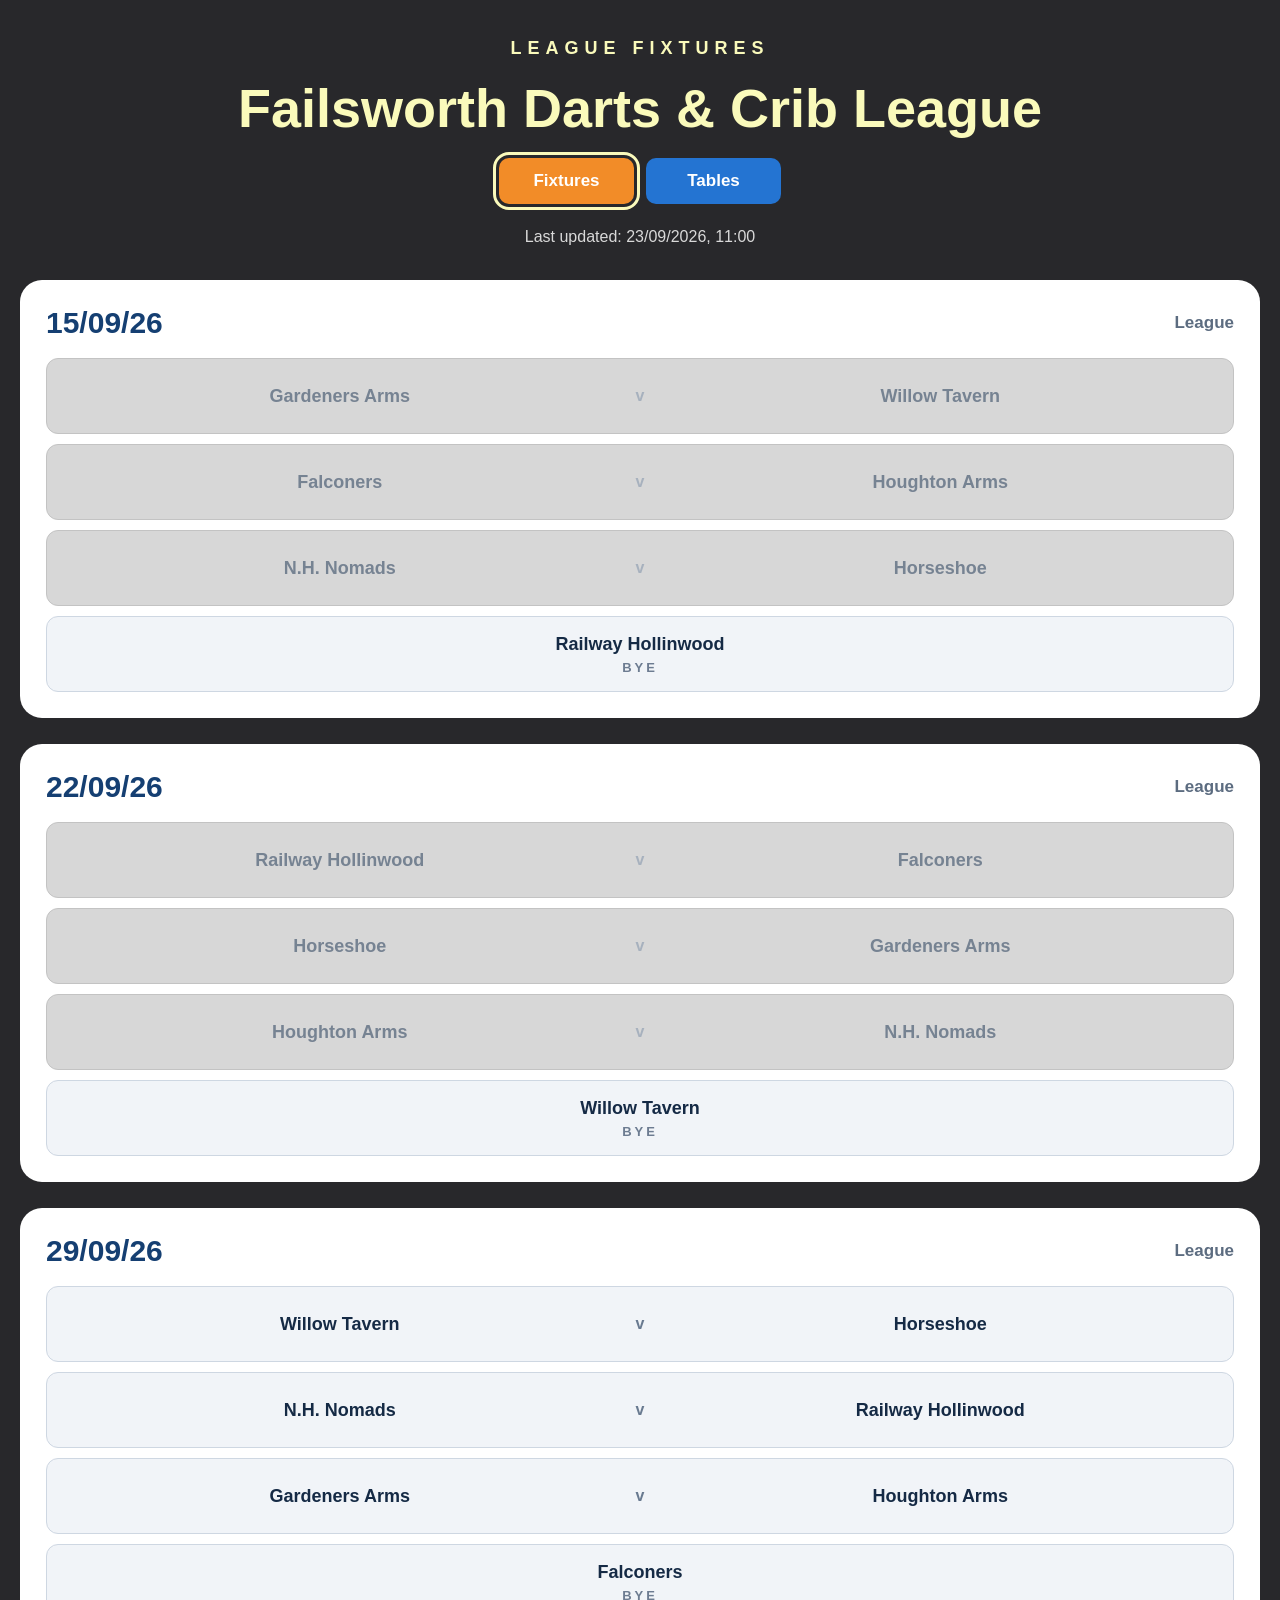
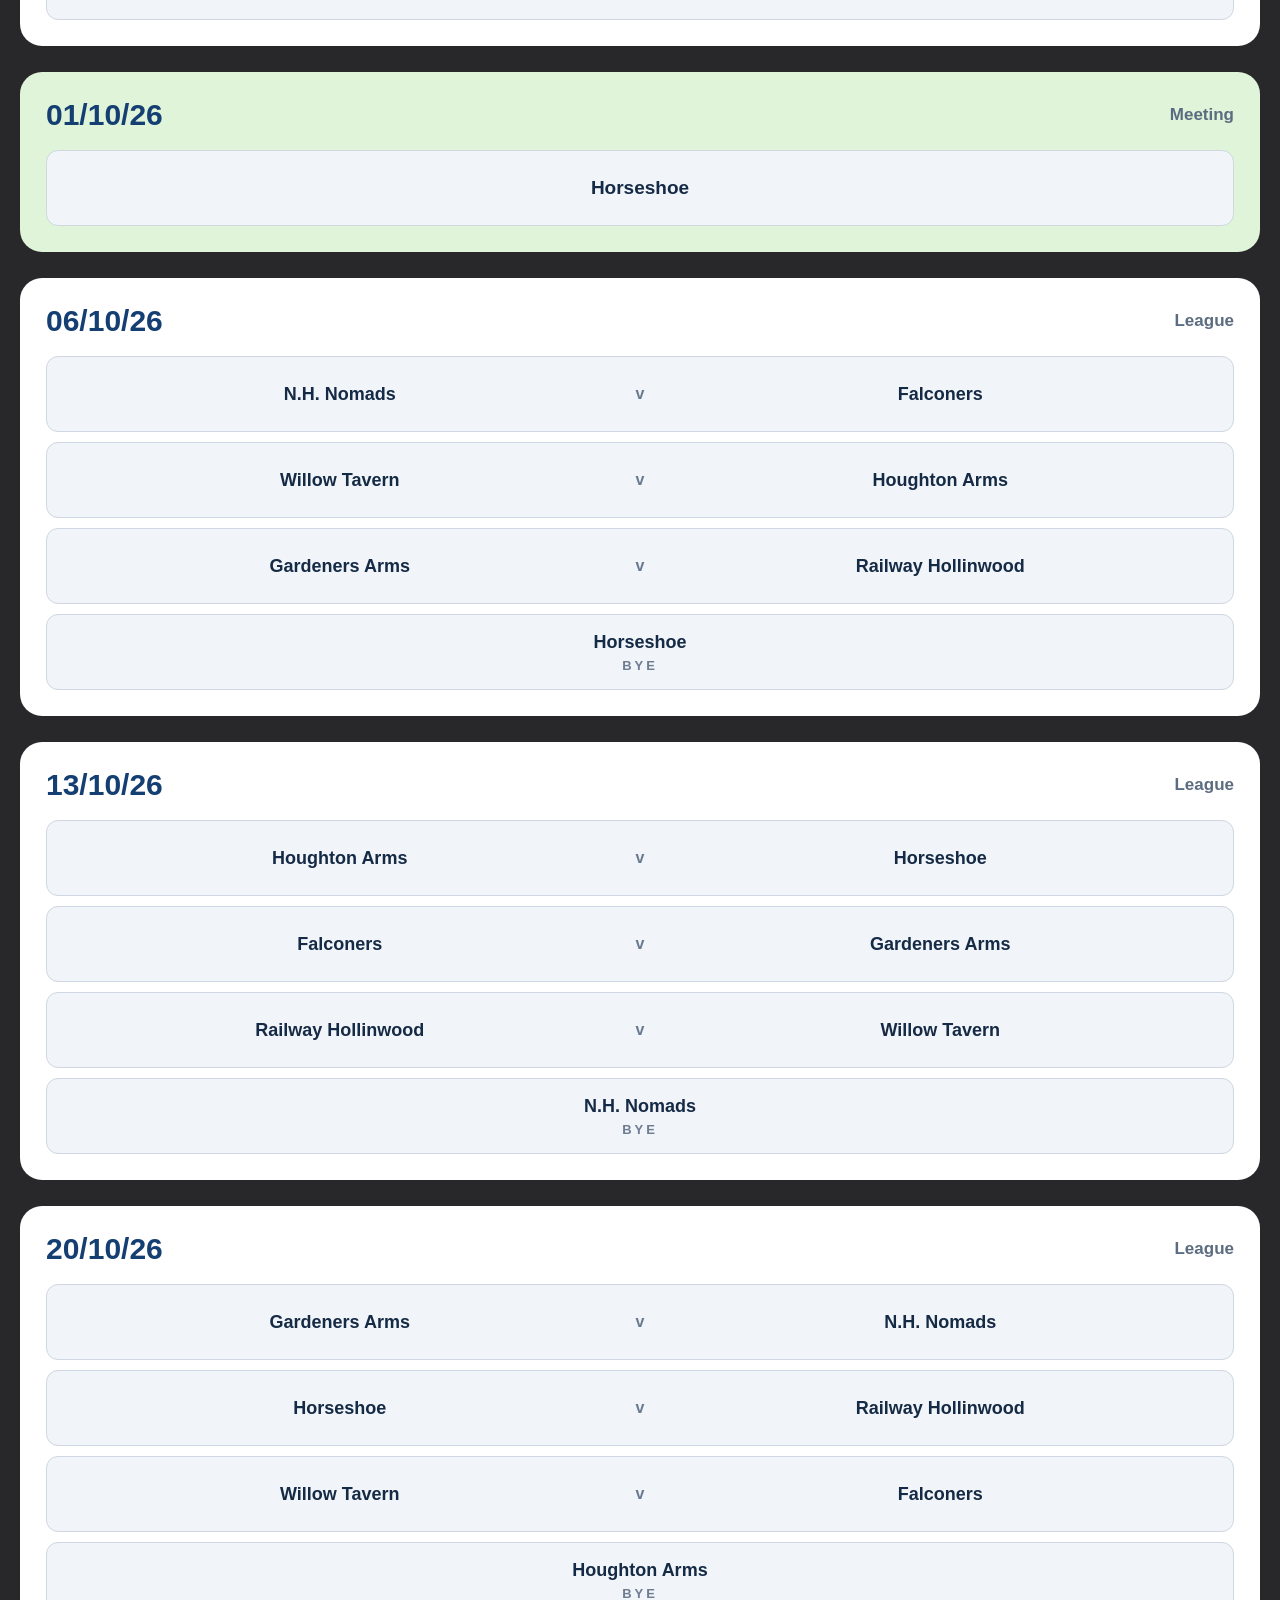
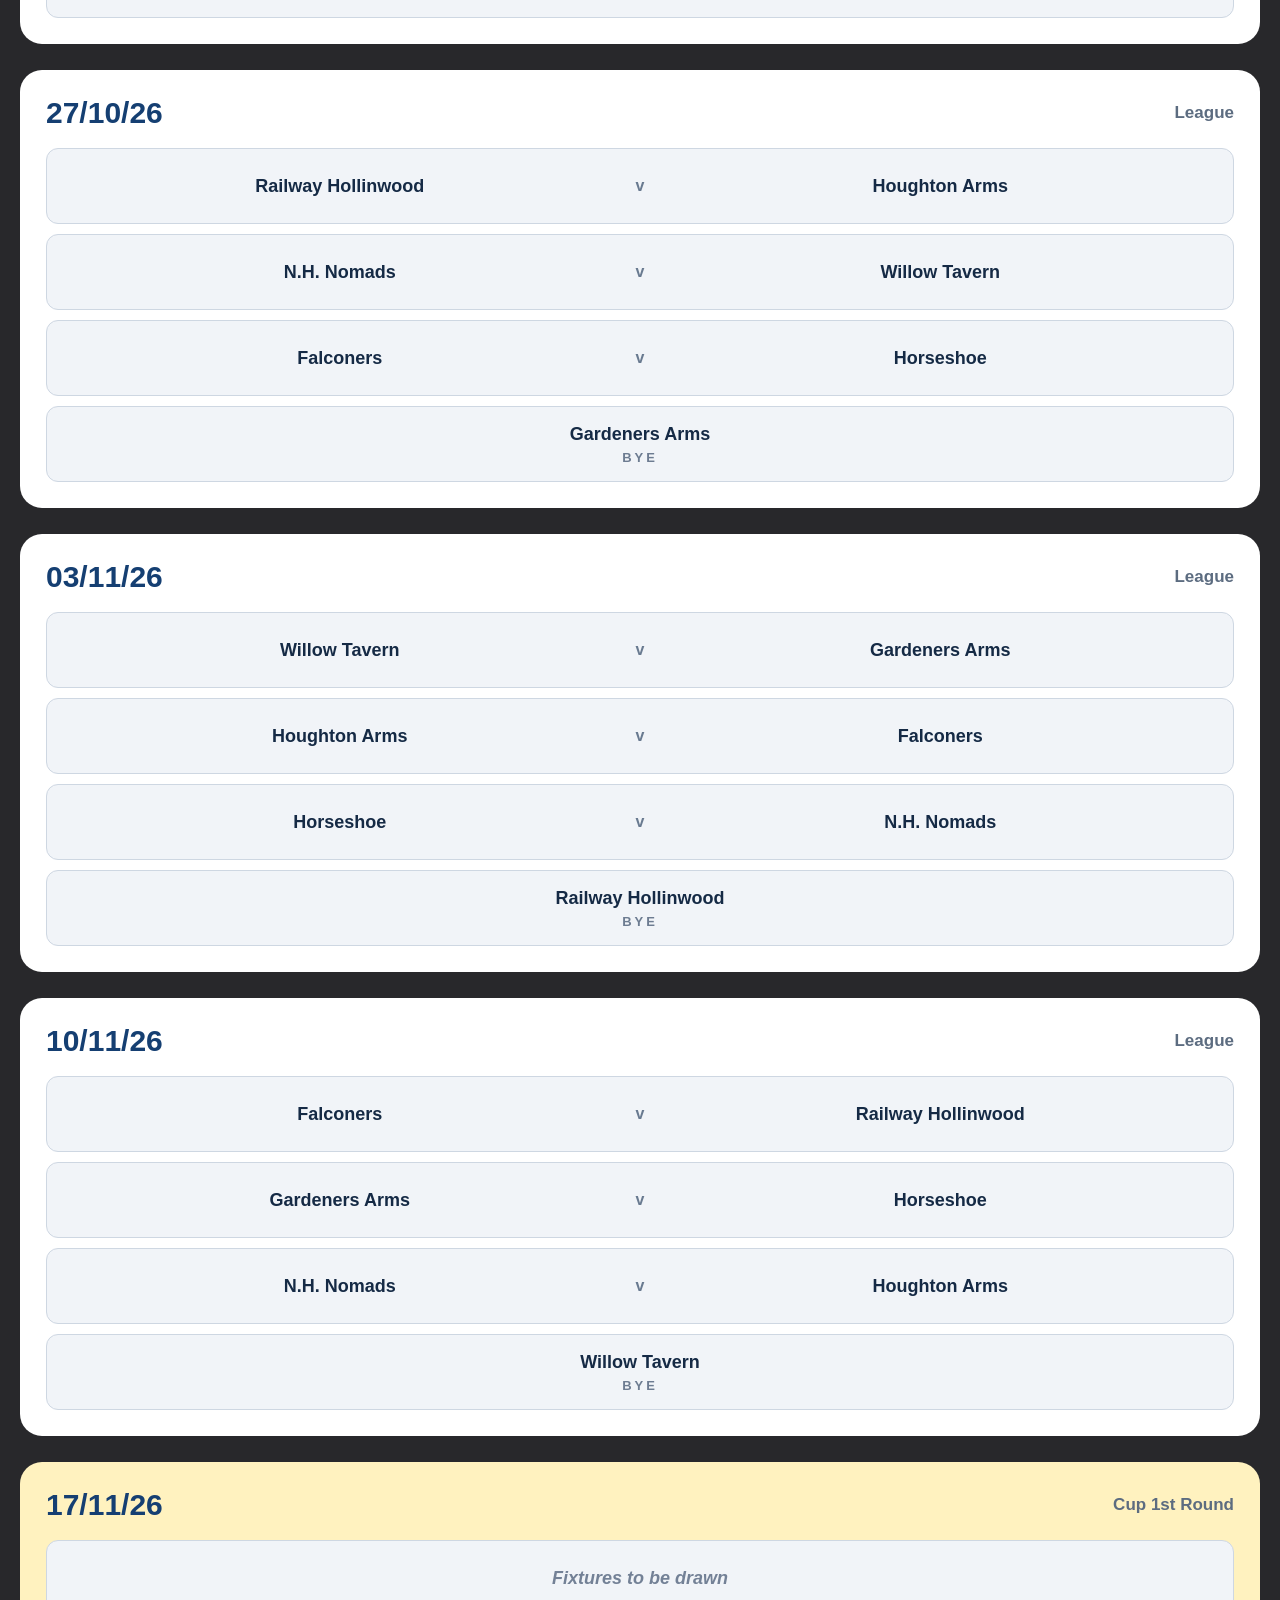
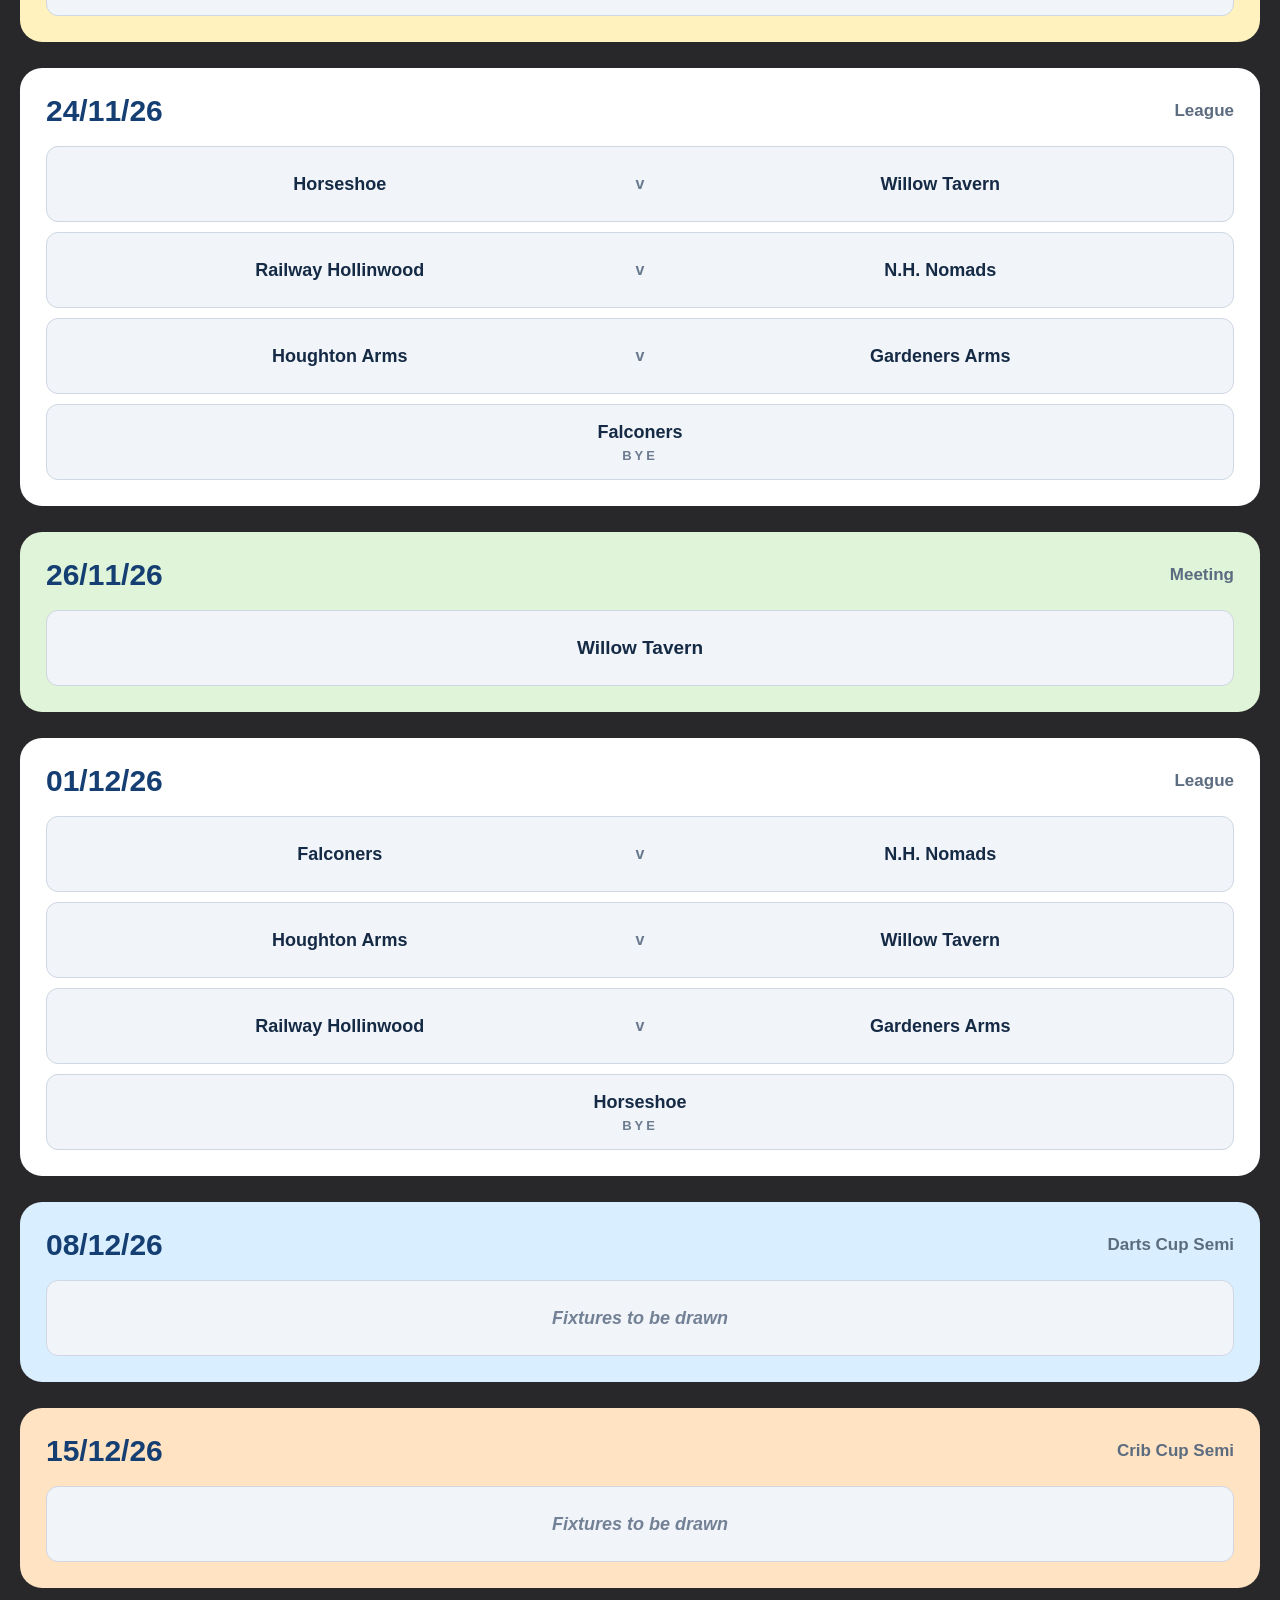
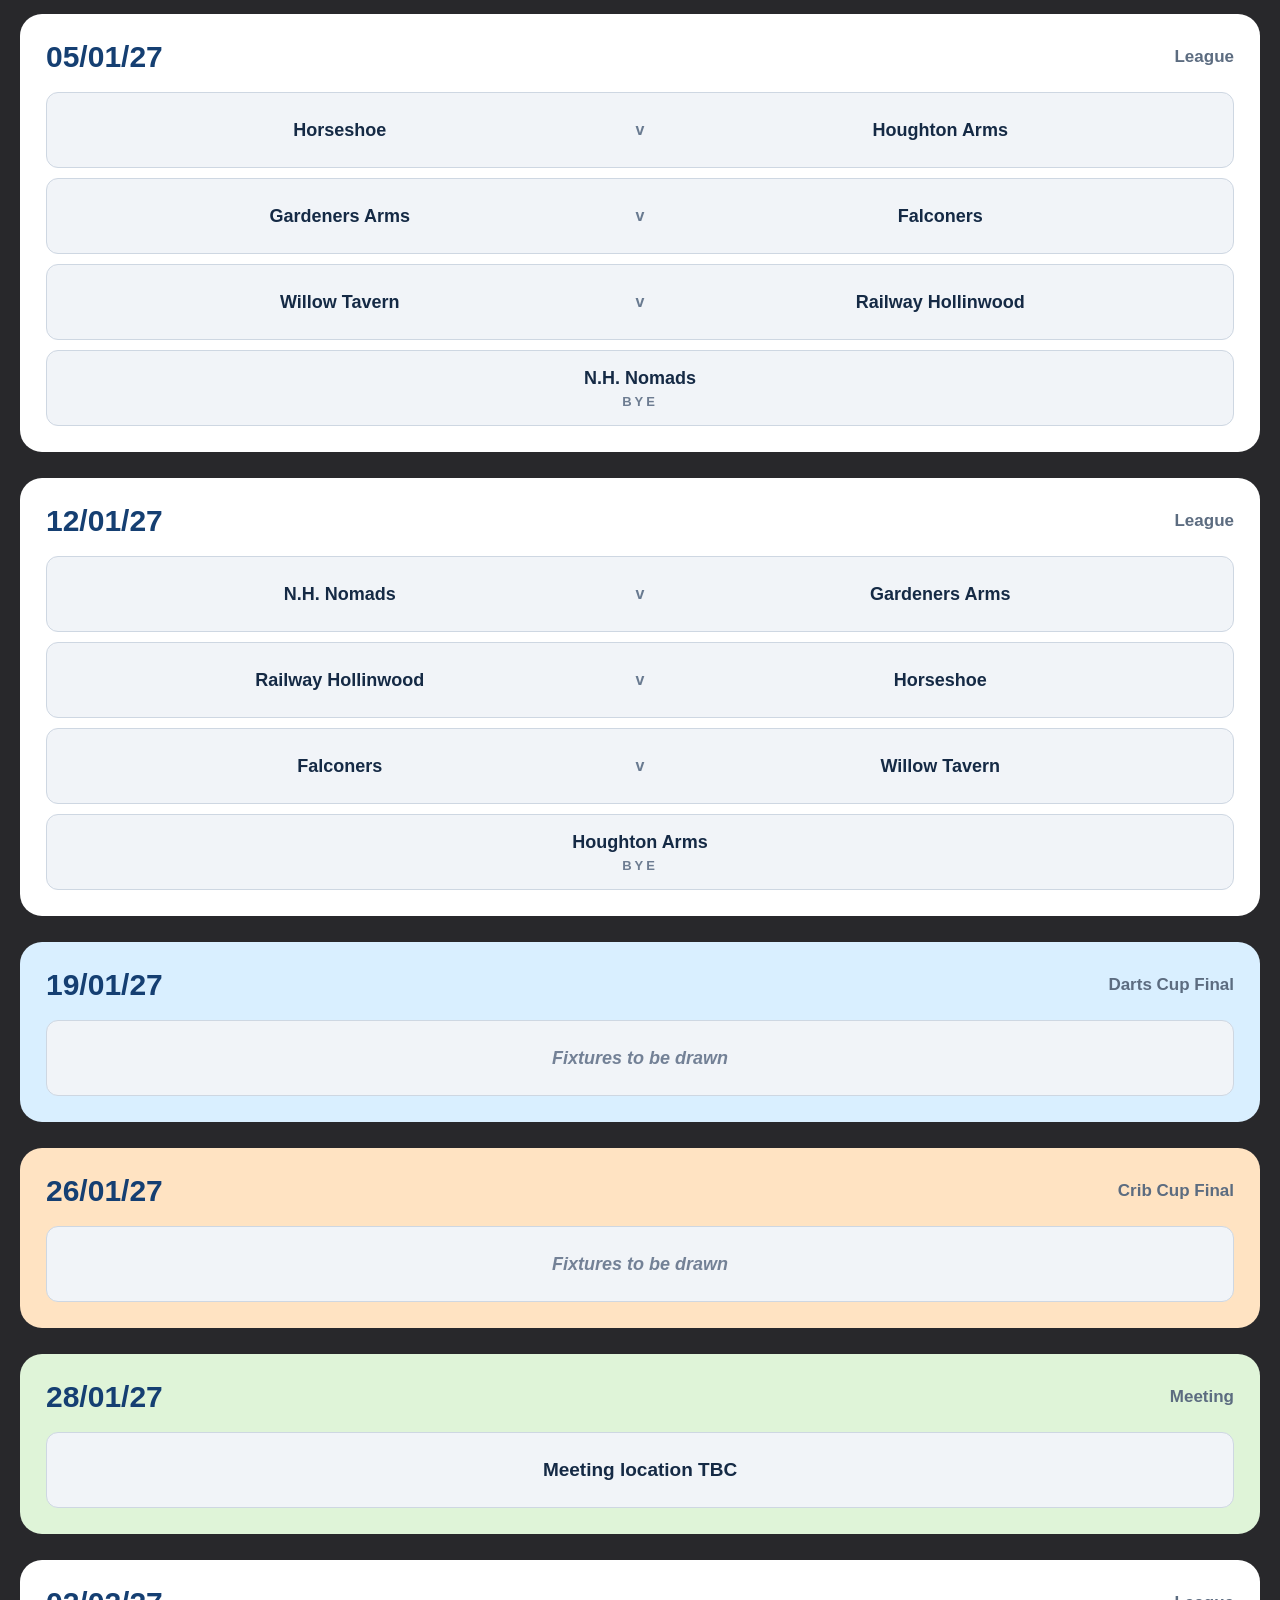
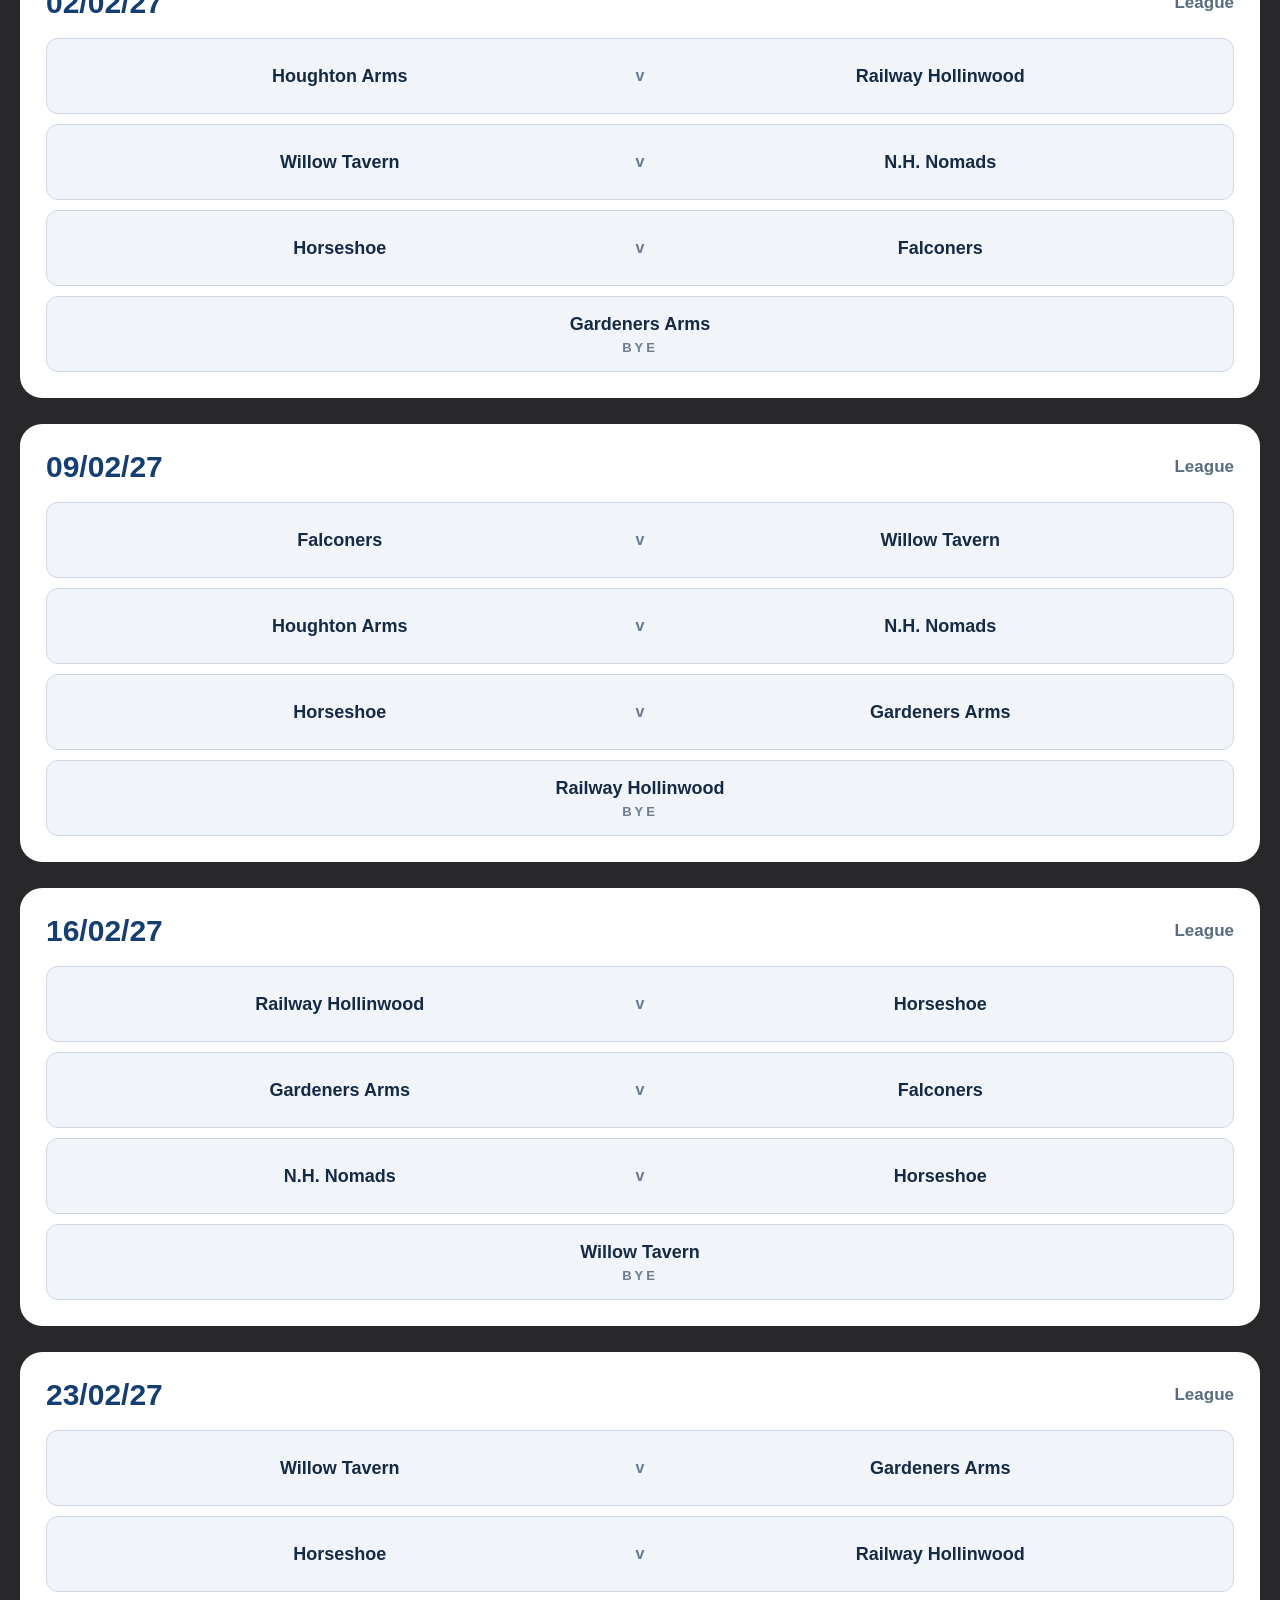
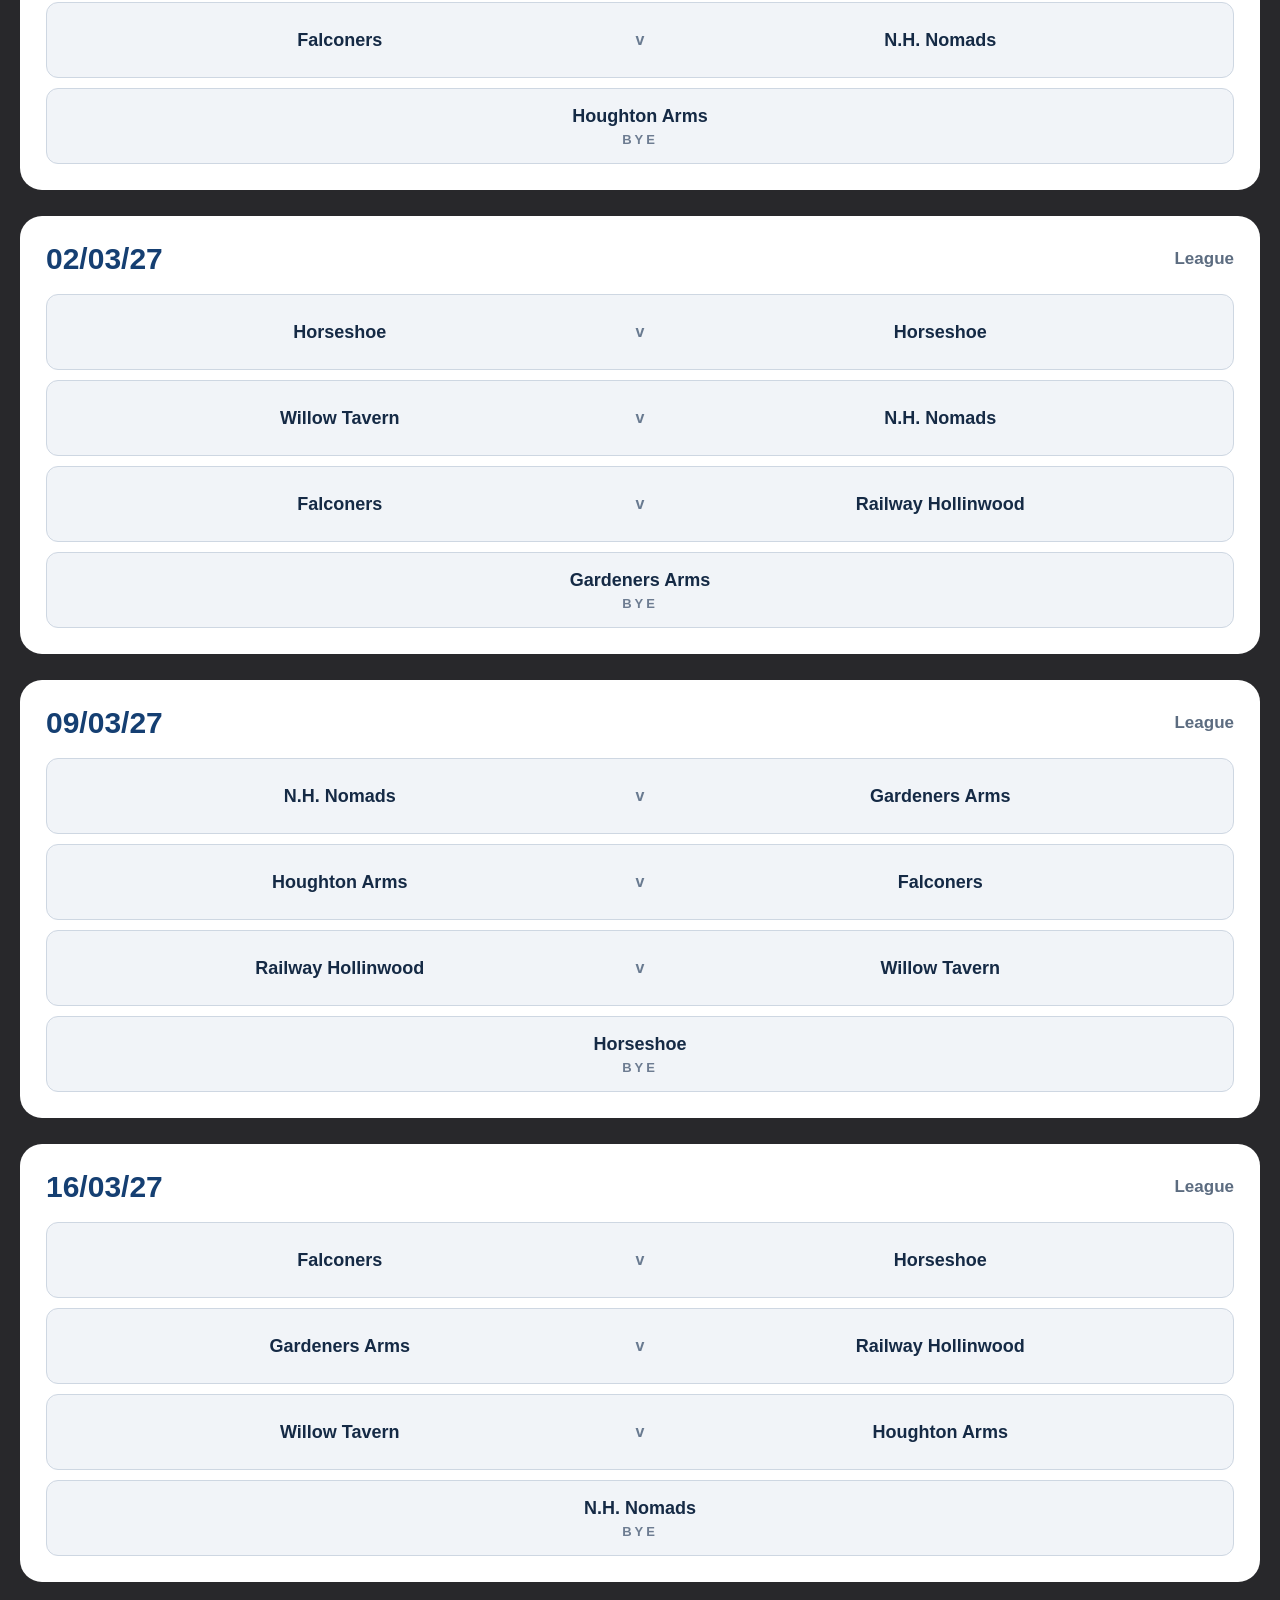
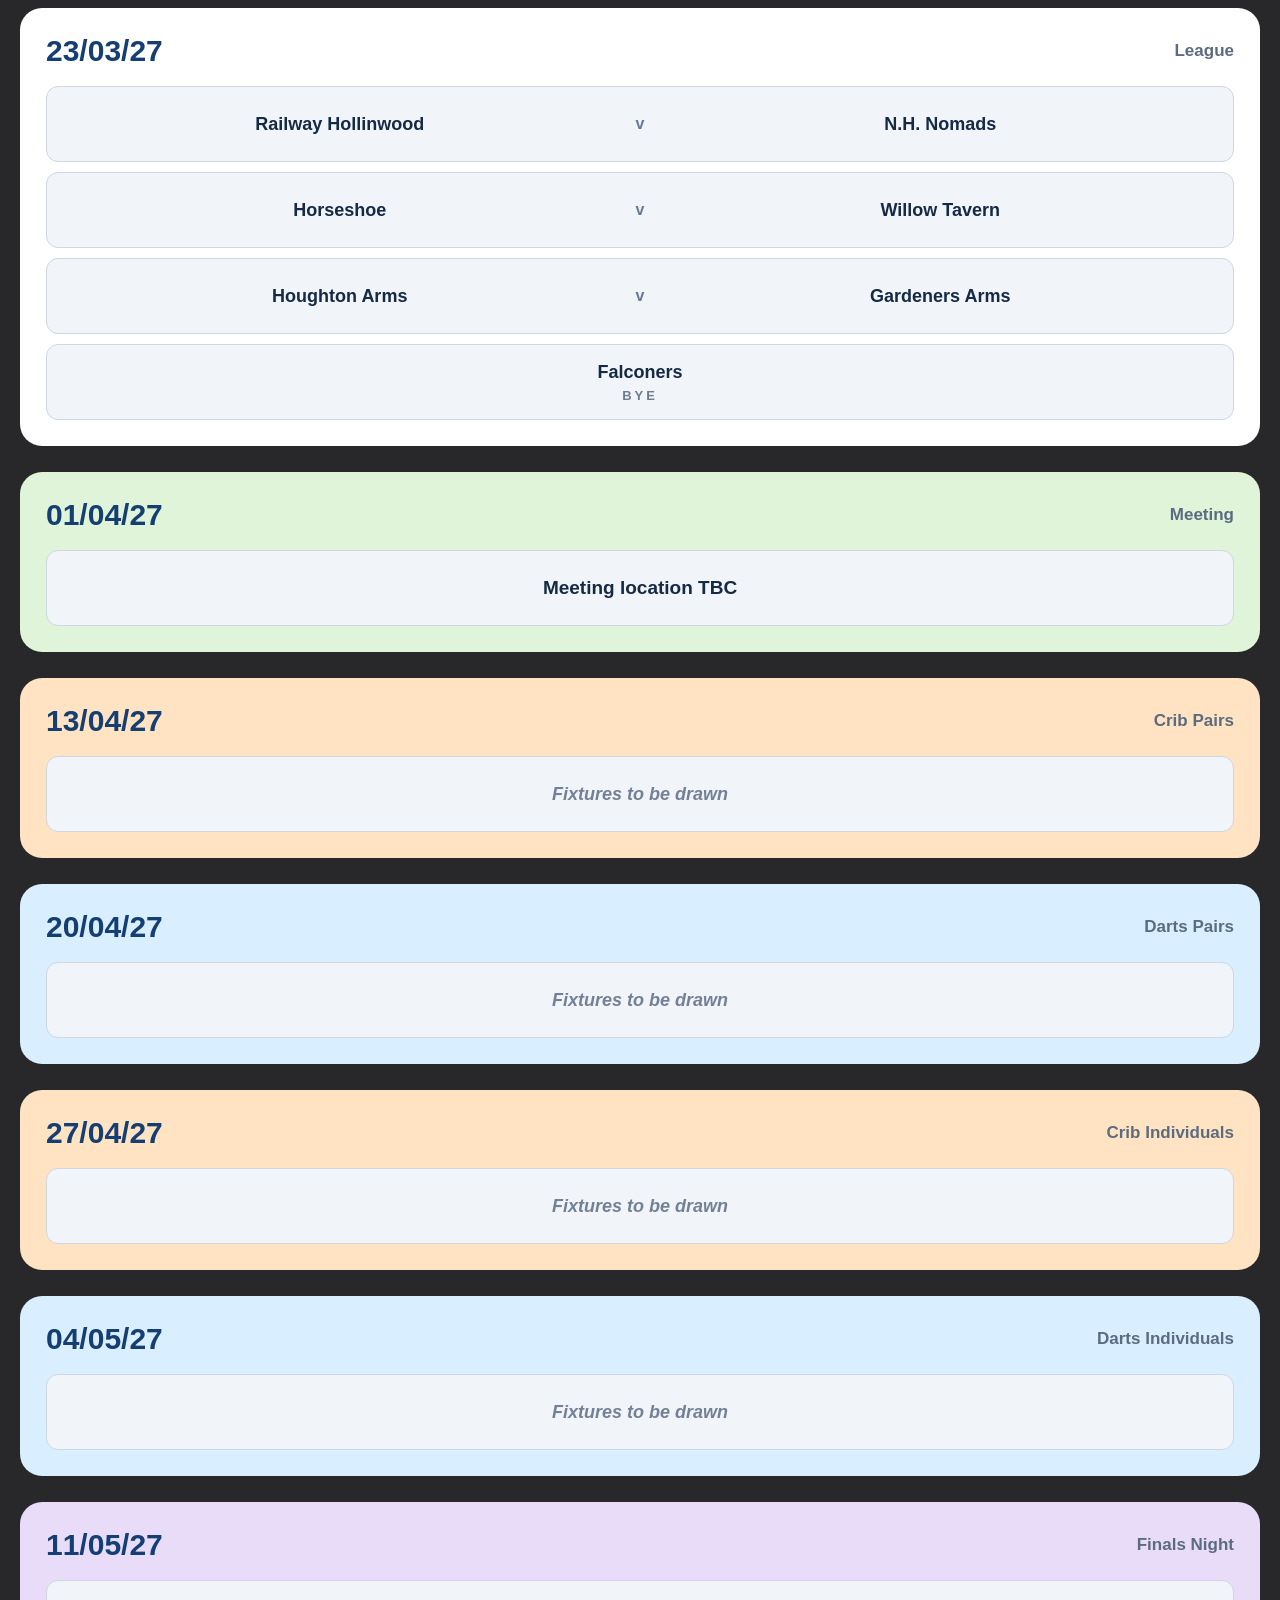
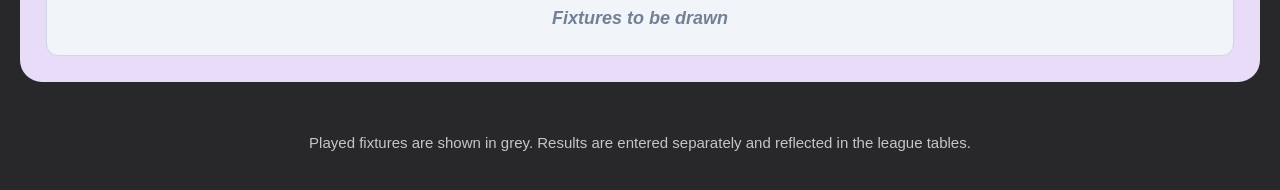
==== commit 7eb60828: "Update index.html" ====
--- a/index.html
+++ b/index.html
@@ -2,6 +2,7 @@
 <html lang="en">
 
 <head>
+
     <meta charset="UTF-8">
 
     <meta
@@ -10,49 +11,55 @@
     >
 
     <title>
-        Failsworth Darts & Crib League Tables
+        Failsworth Darts & Crib League Fixtures
     </title>
 
     <link
         rel="stylesheet"
         href="styles.css"
     >
+
 </head>
 
 
-<body class="tables-page">
+<body class="fixtures-page">
+
 
     <header class="site-header">
 
         <p class="eyebrow">
-            LIVE STANDINGS
+            LEAGUE FIXTURES
         </p>
 
         <h1>
-            Darts & Crib League Tables
+            Failsworth Darts & Crib League
         </h1>
 
+
         <nav class="top-nav">
+
             <a
-                href="fixtures.html"
-                class="fixtures-button"
+                href="index.html"
+                class="fixtures-button active"
             >
                 Fixtures
             </a>
 
             <a
-                href="index.html"
-                class="tables-button active"
+                href="tables.html"
+                class="tables-button"
             >
                 Tables
             </a>
+
         </nav>
+
 
         <p
             id="updated"
             class="updated"
         >
-            Loading league tables...
+            Loading fixtures...
         </p>
 
     </header>
@@ -60,73 +67,21 @@
 
     <main class="page-wrap">
 
-
-        <!-- DARTS TABLE -->
-
-        <section class="panel darts-table-panel">
-
-            <h2>
-                Darts League
-            </h2>
-
-            <div class="table-wrap">
-
-                <table id="dartsTable"></table>
-
-            </div>
-
-        </section>
-
-
-
-        <!-- CRIB TABLE -->
-
-        <section class="panel crib-table-panel">
-
-            <h2>
-                Crib League
-            </h2>
-
-            <div class="table-wrap">
-
-                <table id="cribTable"></table>
-
-            </div>
-
-        </section>
-
-
-
-        <!-- GALLON TABLE -->
-
-        <section class="panel gallon-table-panel">
-
-            <h2>
-                Gallon League
-            </h2>
-
-            <div class="table-wrap">
-
-                <table id="gallonTable"></table>
-
-            </div>
-
-        </section>
-
+        <div id="fixtures"></div>
 
     </main>
 
 
     <footer class="site-footer">
 
-        Read-only league information.
-        Results are entered in the league workbook
-        and automatically reflected here.
+        Played fixtures are shown in grey.
+        Results are entered separately and reflected
+        in the league tables.
 
     </footer>
 
 
-    <script src="app.js?v=3"></script>
+     <script src="app.js?v=4"></script>
 
 </body>
 
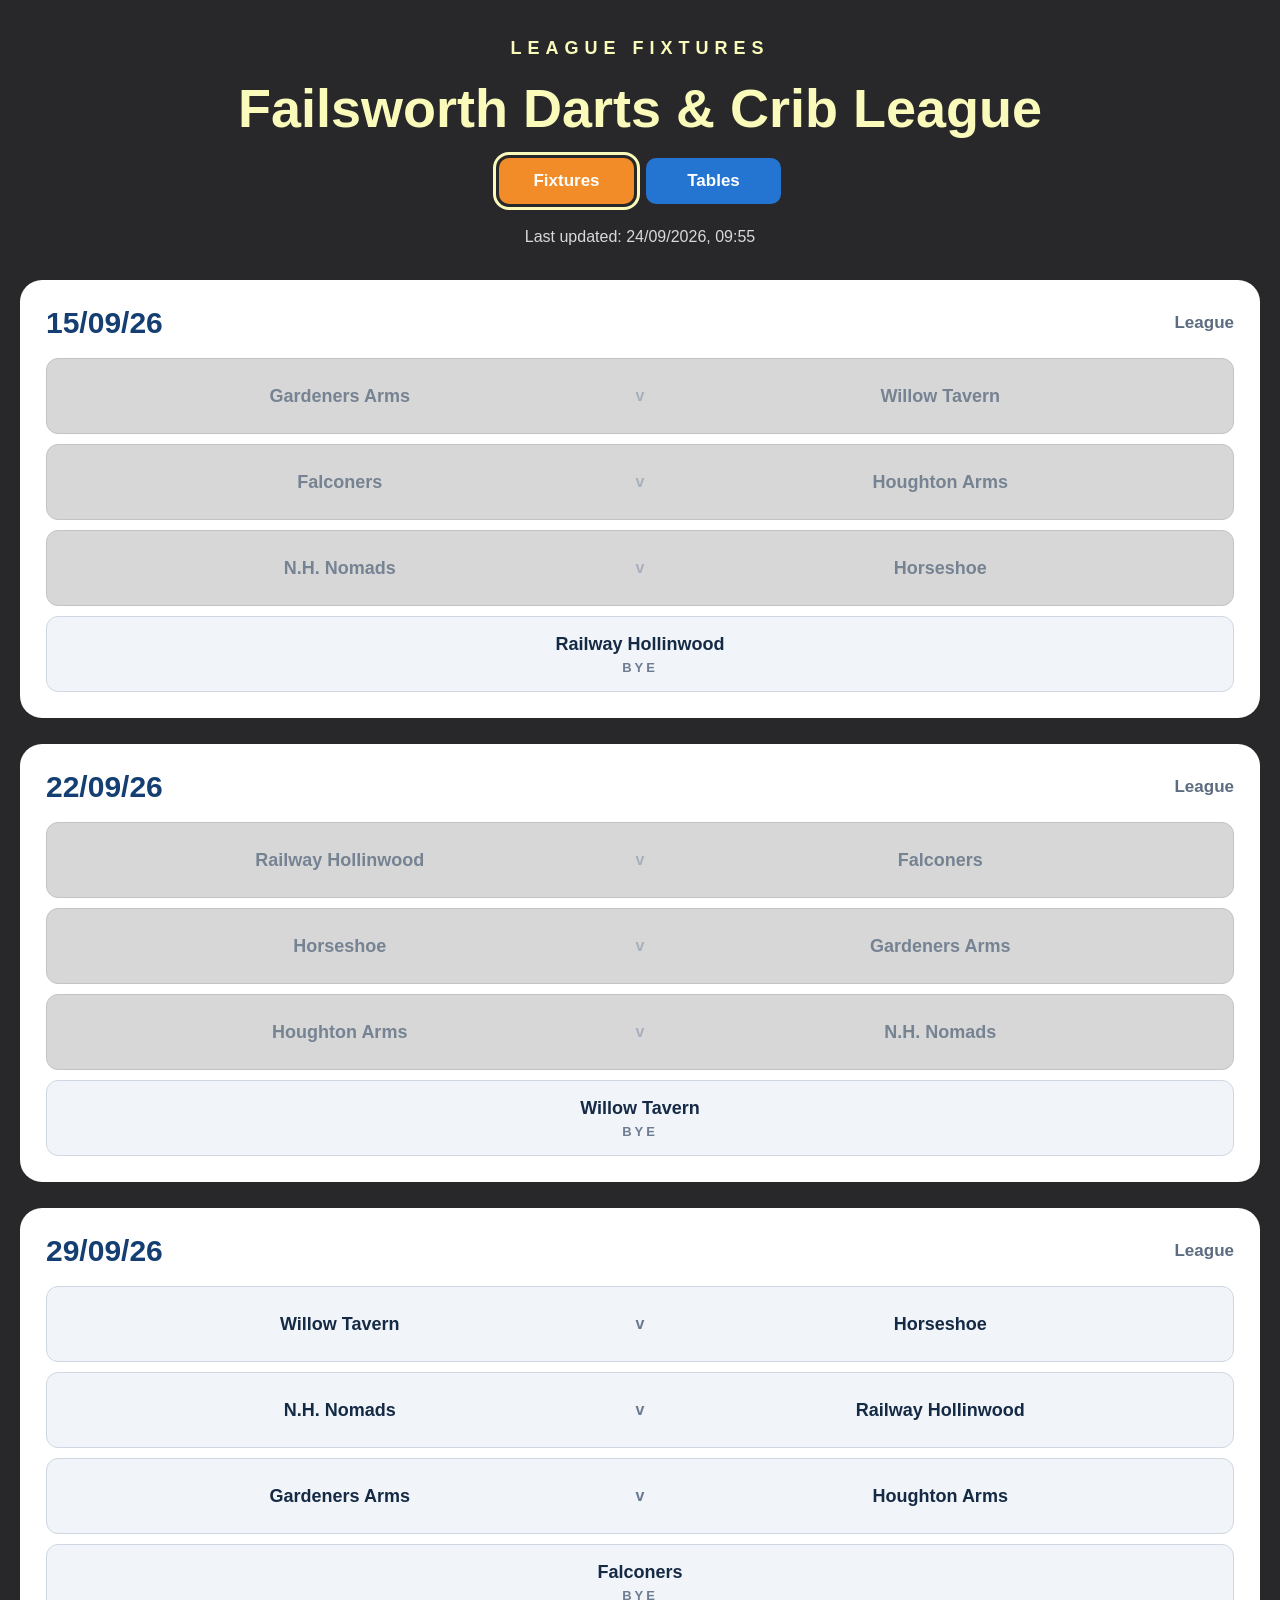
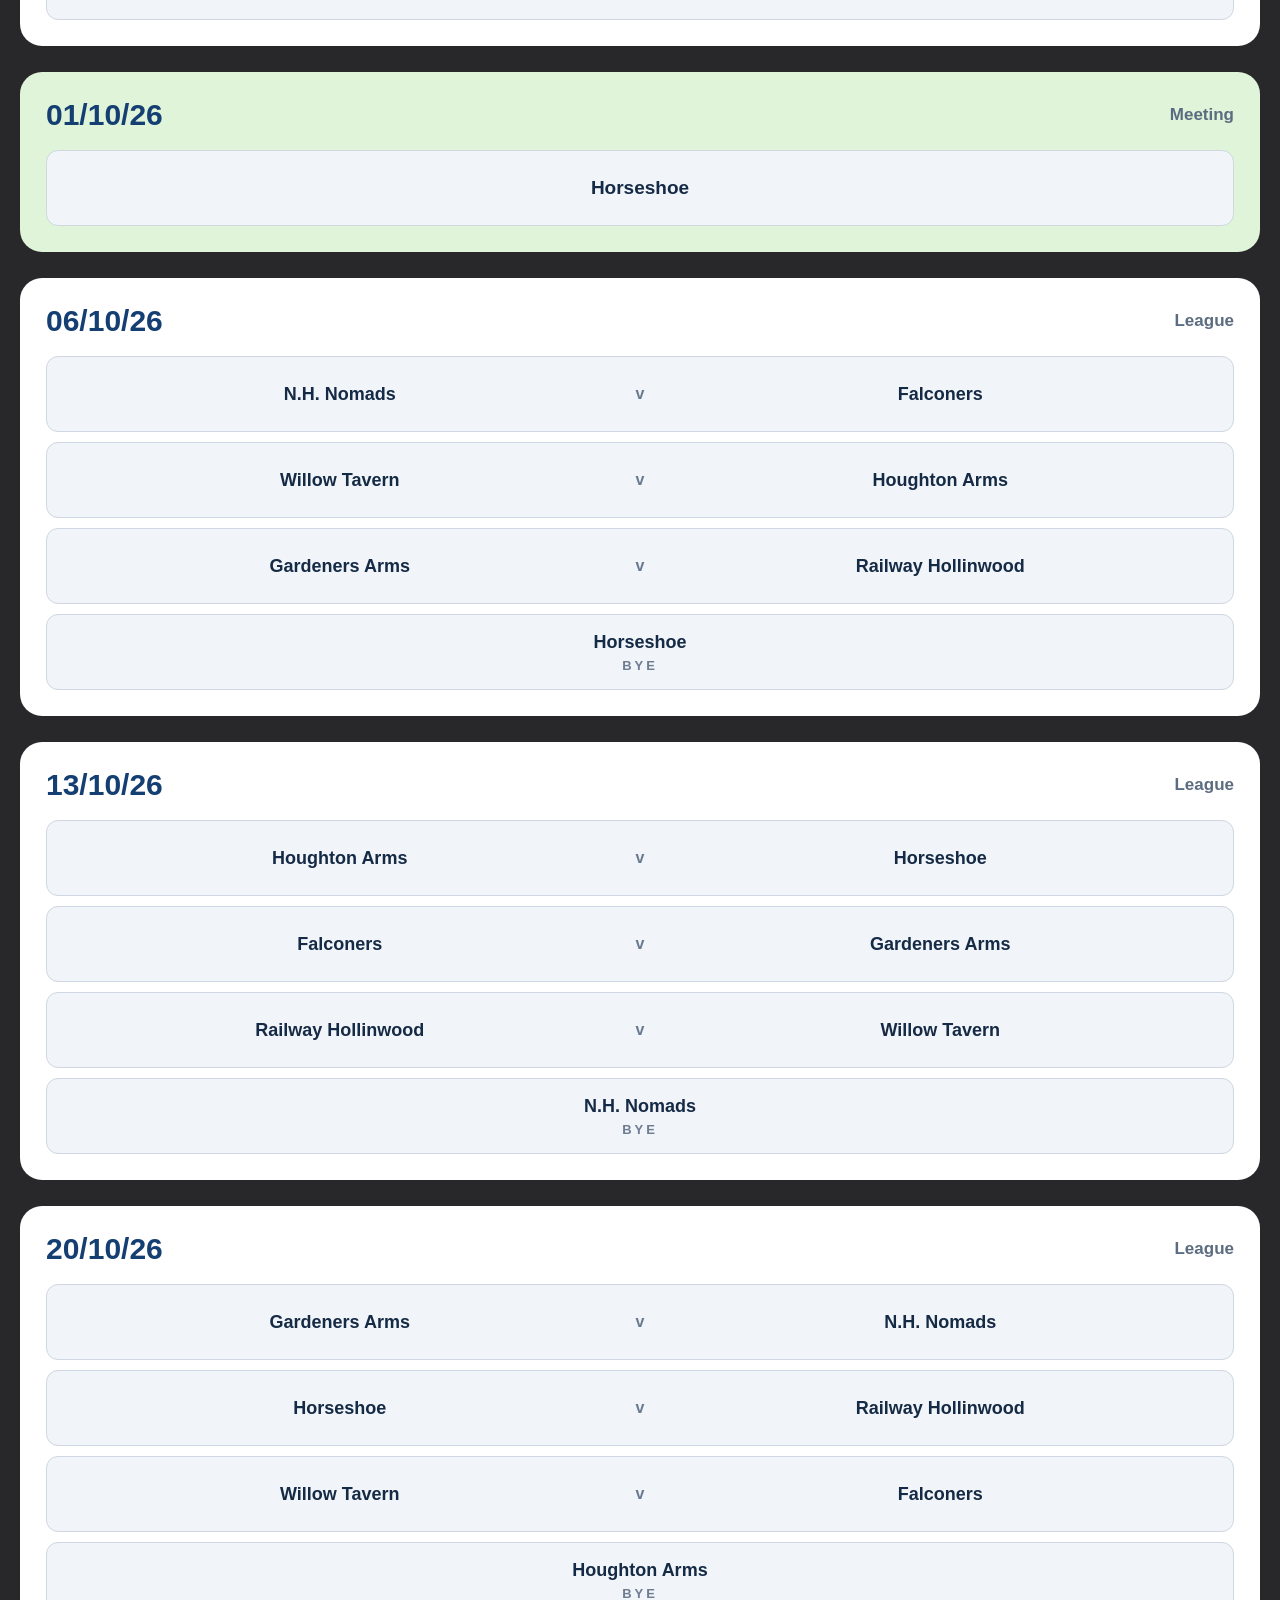
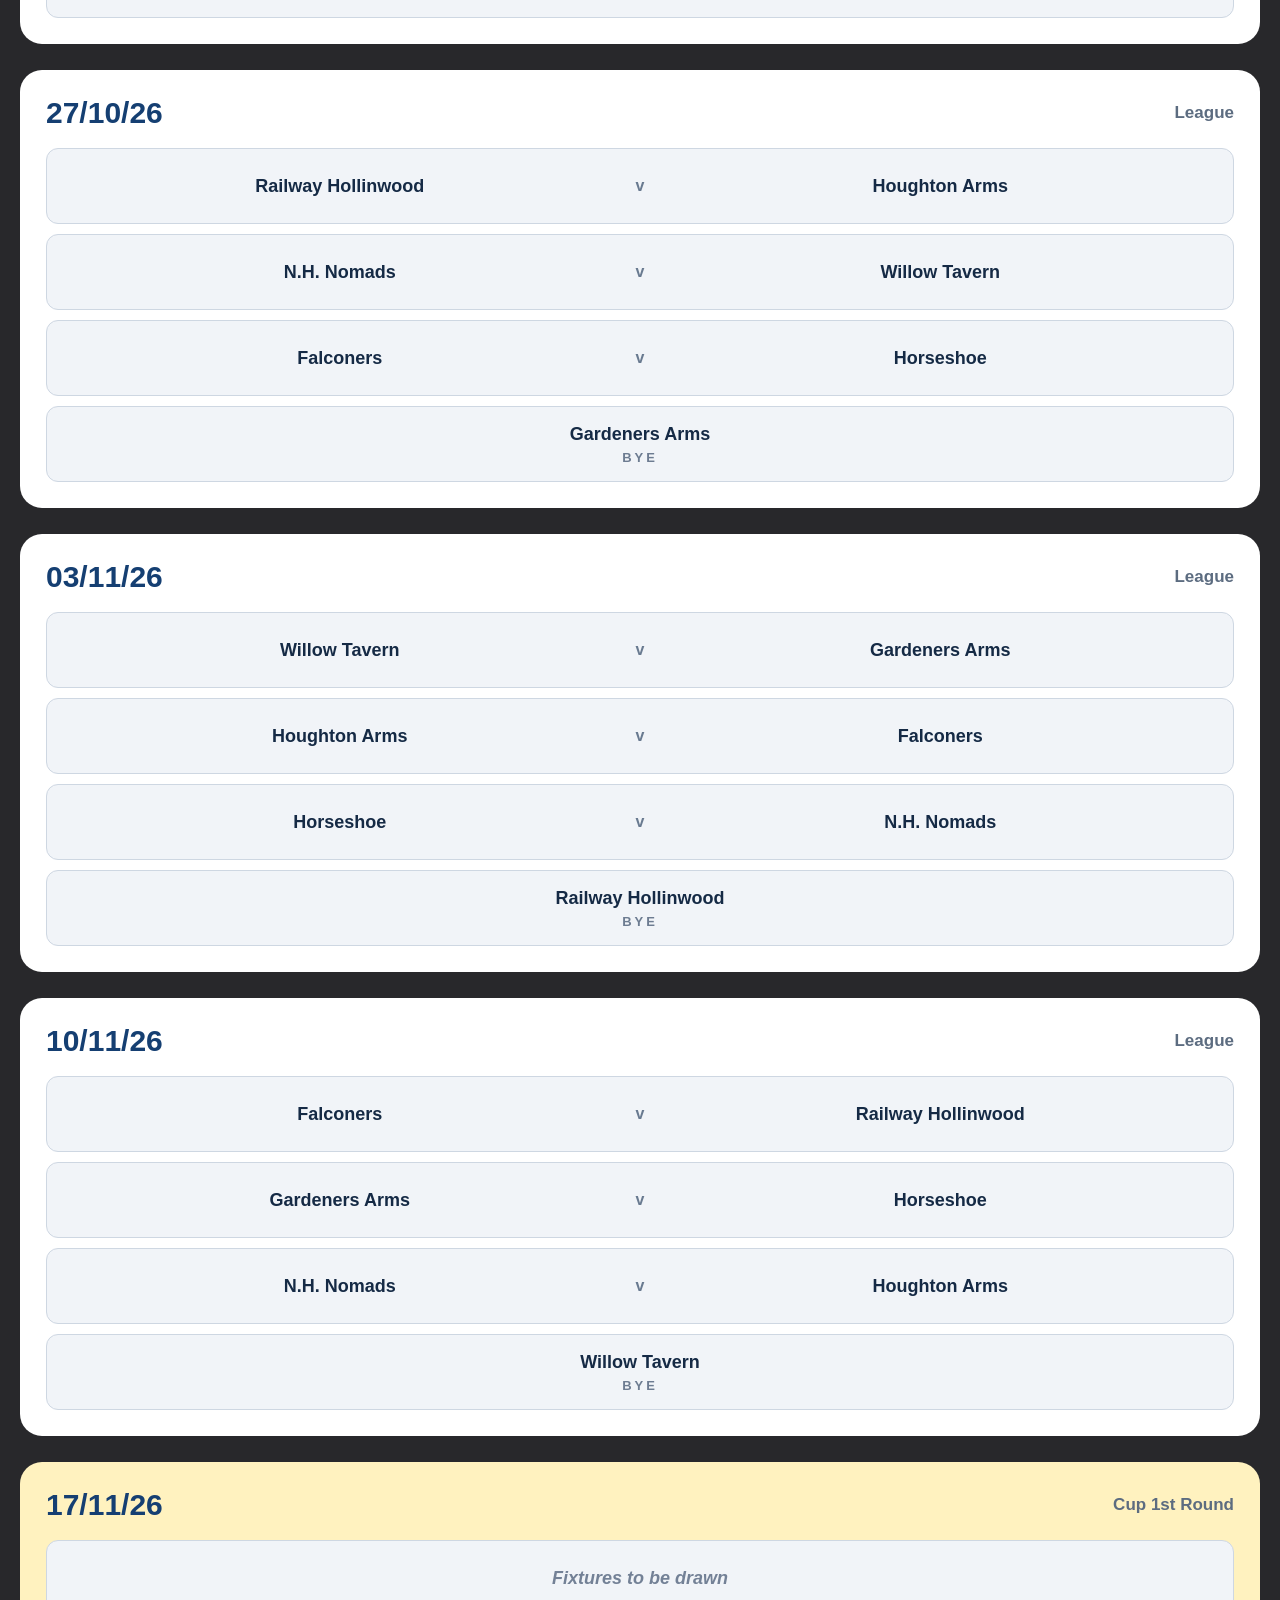
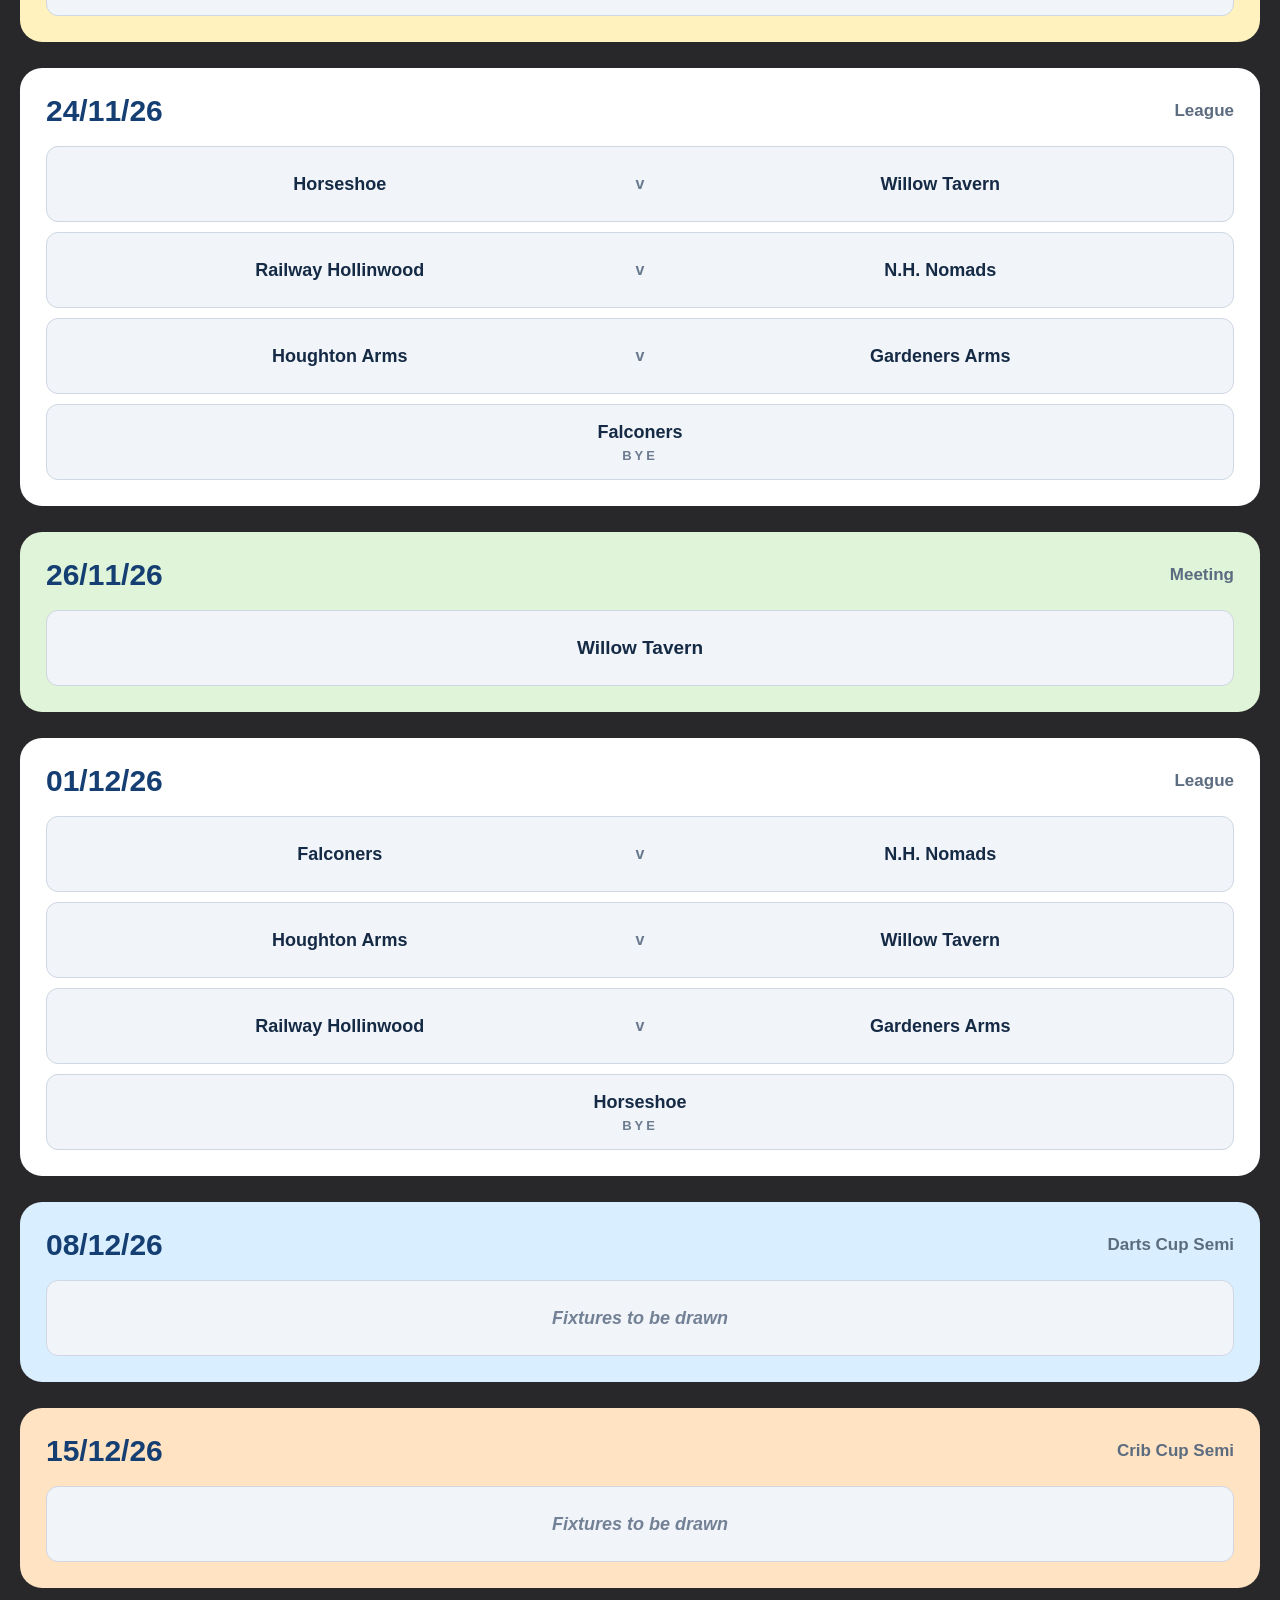
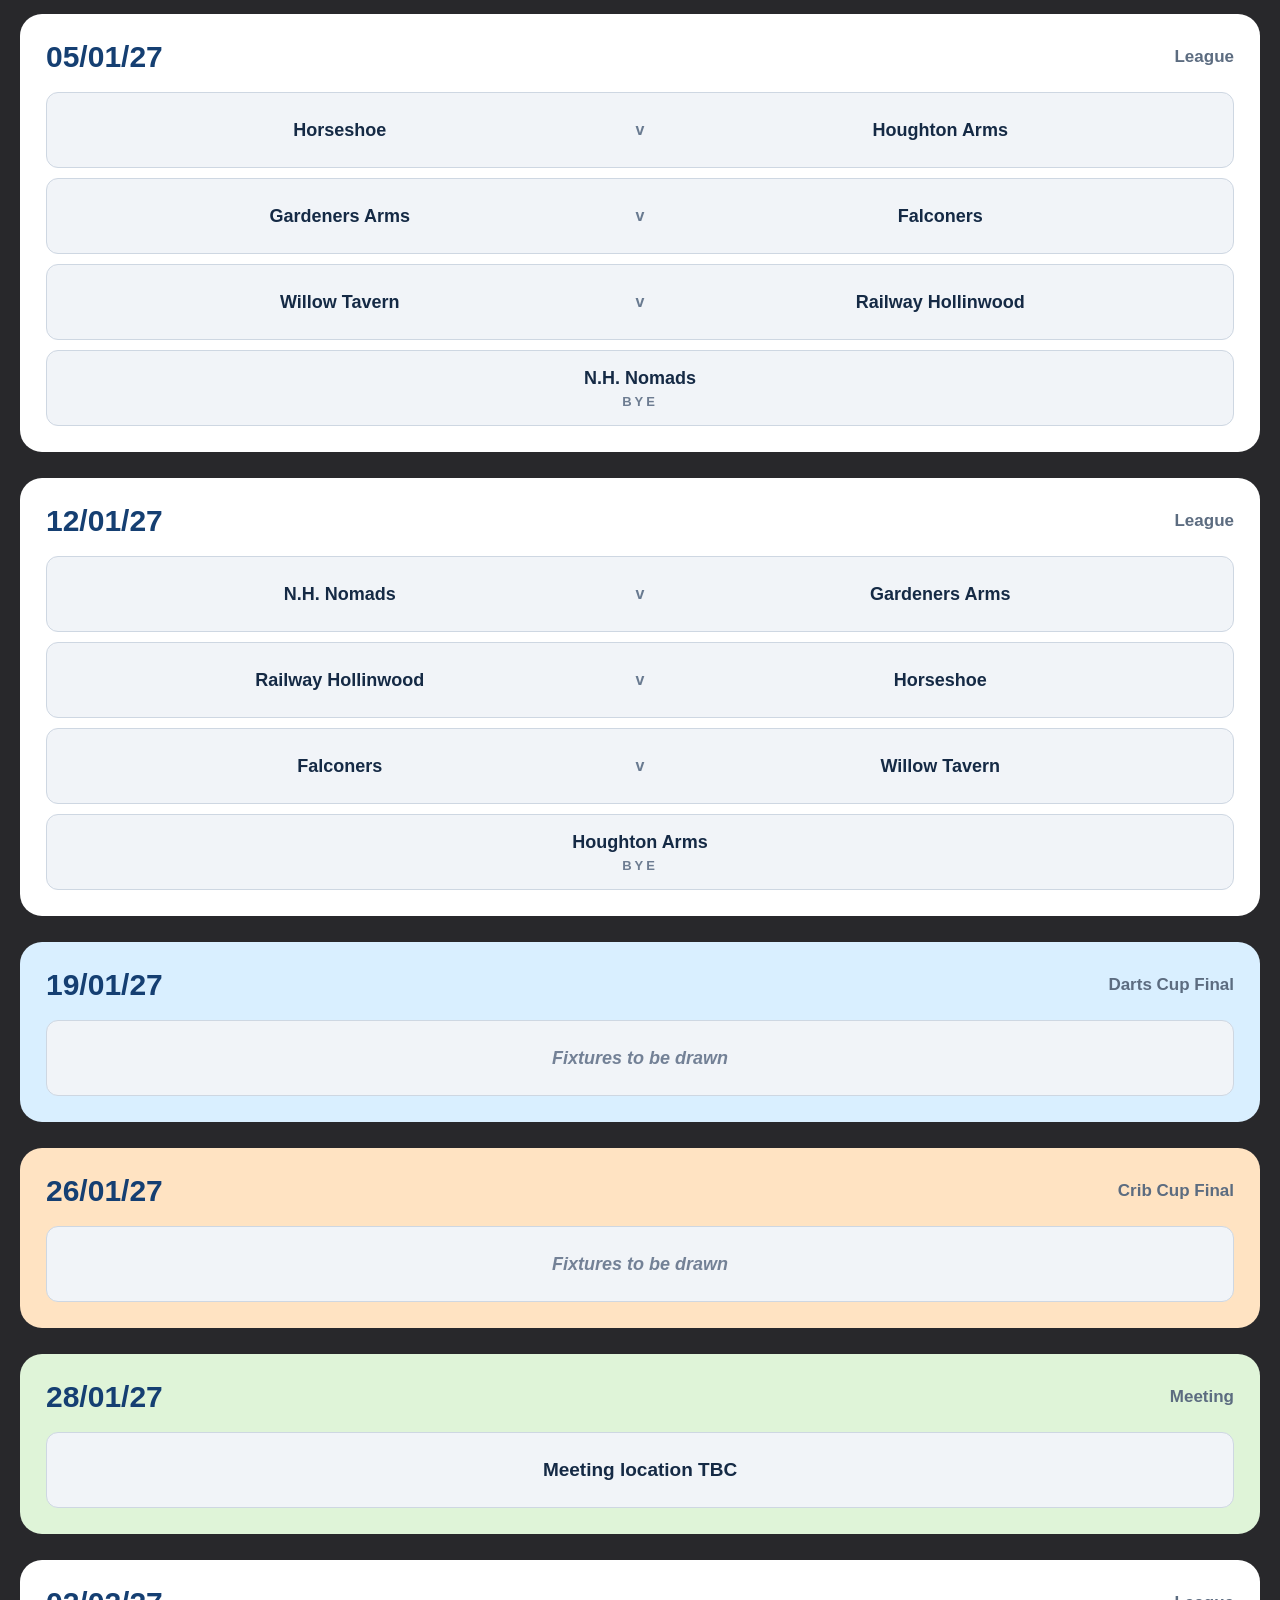
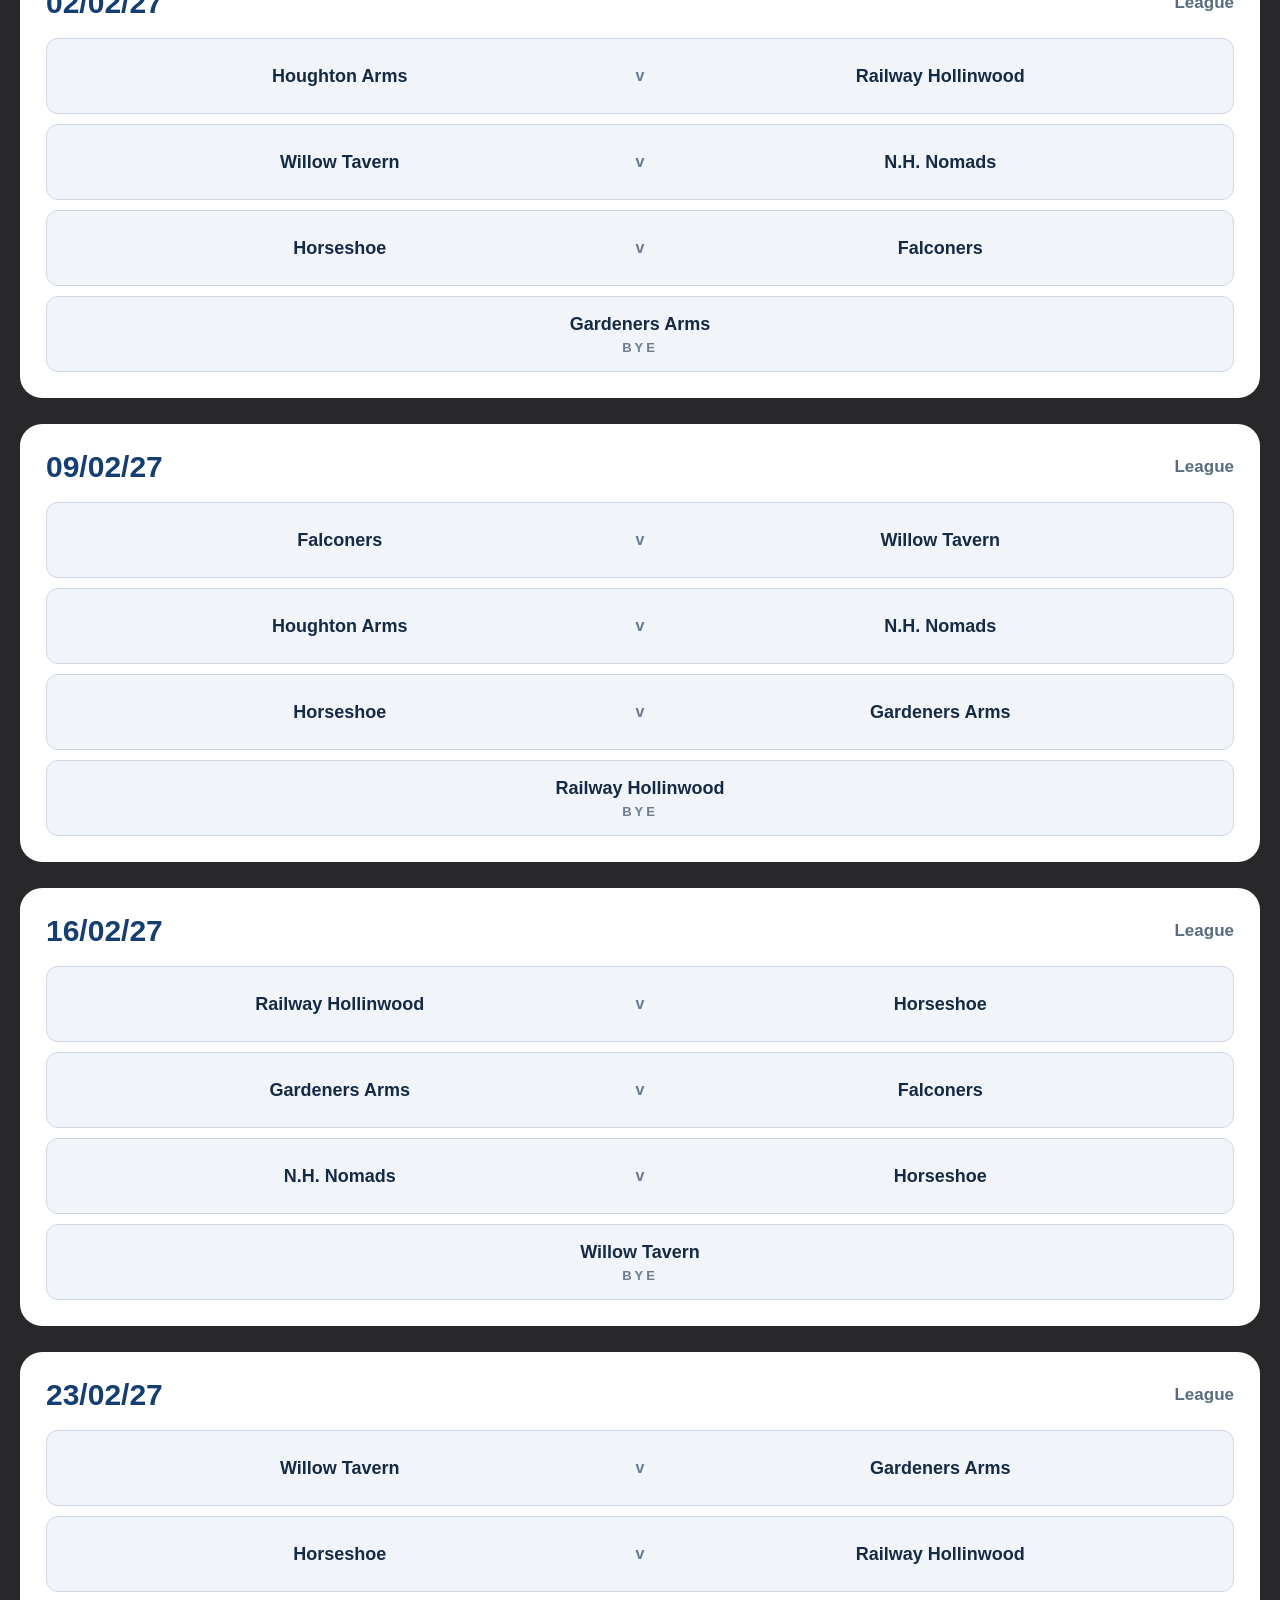
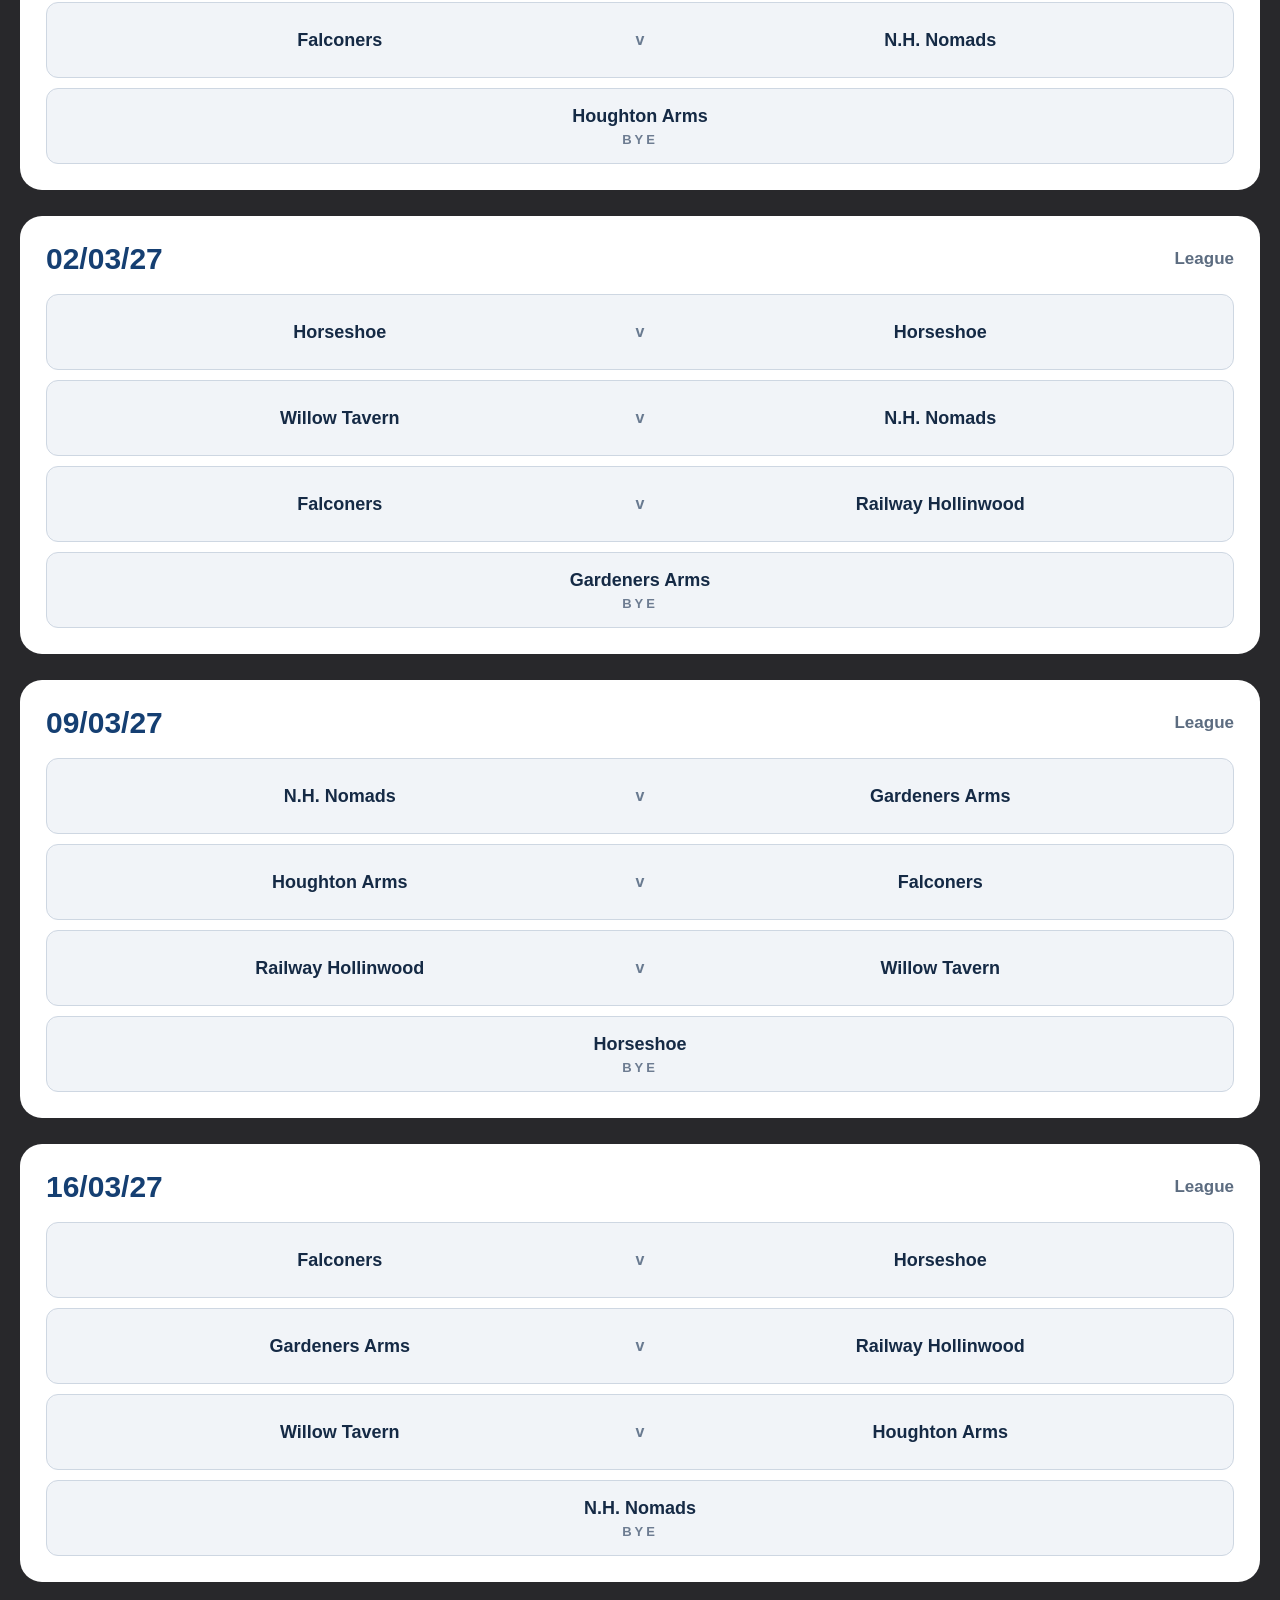
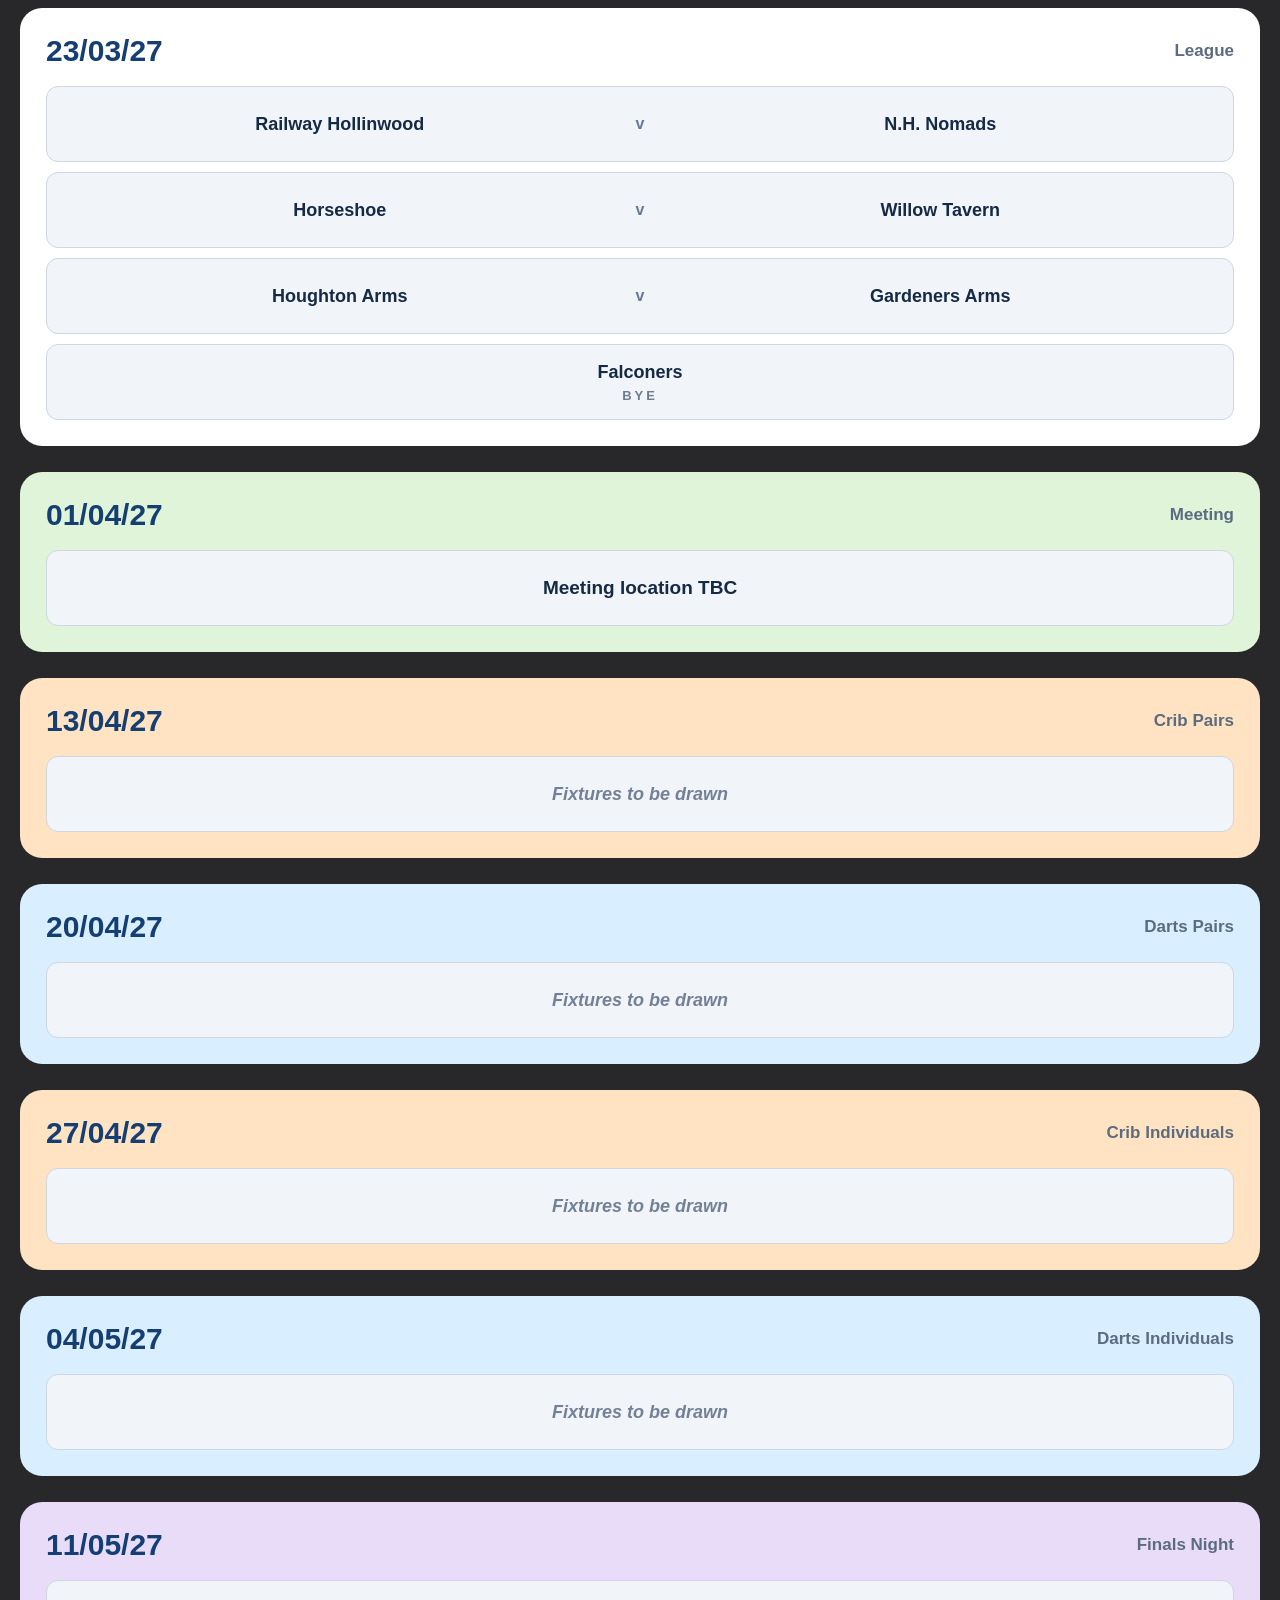
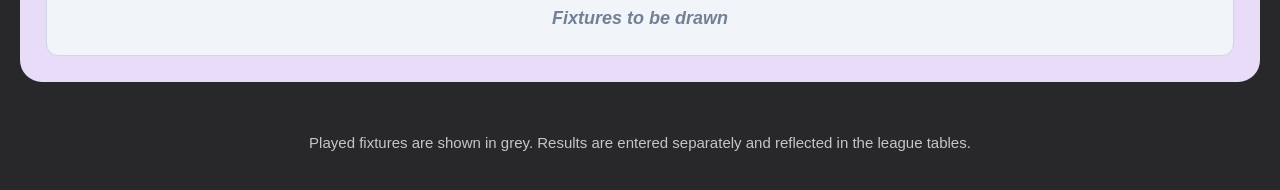
==== commit 3ede5376: "Update index.html" ====
--- a/index.html
+++ b/index.html
@@ -16,7 +16,7 @@
 
     <link
         rel="stylesheet"
-        href="styles.css"
+        href="styles.css?v=4"
     >
 
 </head>
--- a/styles.css
+++ b/styles.css
@@ -1509,4 +1509,35 @@
 
     }
 
-}
+ /* =========================================================
+   ALWAYS-VISIBLE FIXTURES / TABLES NAVIGATION
+   ========================================================= */
+
+.top-nav {
+    position: fixed !important;
+    top: 0 !important;
+    left: 0 !important;
+
+    width: 100% !important;
+
+    z-index: 9999 !important;
+
+    display: flex !important;
+    justify-content: center !important;
+    align-items: center !important;
+
+    gap: 12px !important;
+
+    margin: 0 !important;
+    padding: 12px 15px !important;
+
+    background: #28282B !important;
+
+    box-shadow: 0 3px 10px rgba(0, 0, 0, 0.35);
+}
+
+/* Prevent the fixed navigation covering the top of the page */
+
+body {
+    padding-top: 70px;
+}
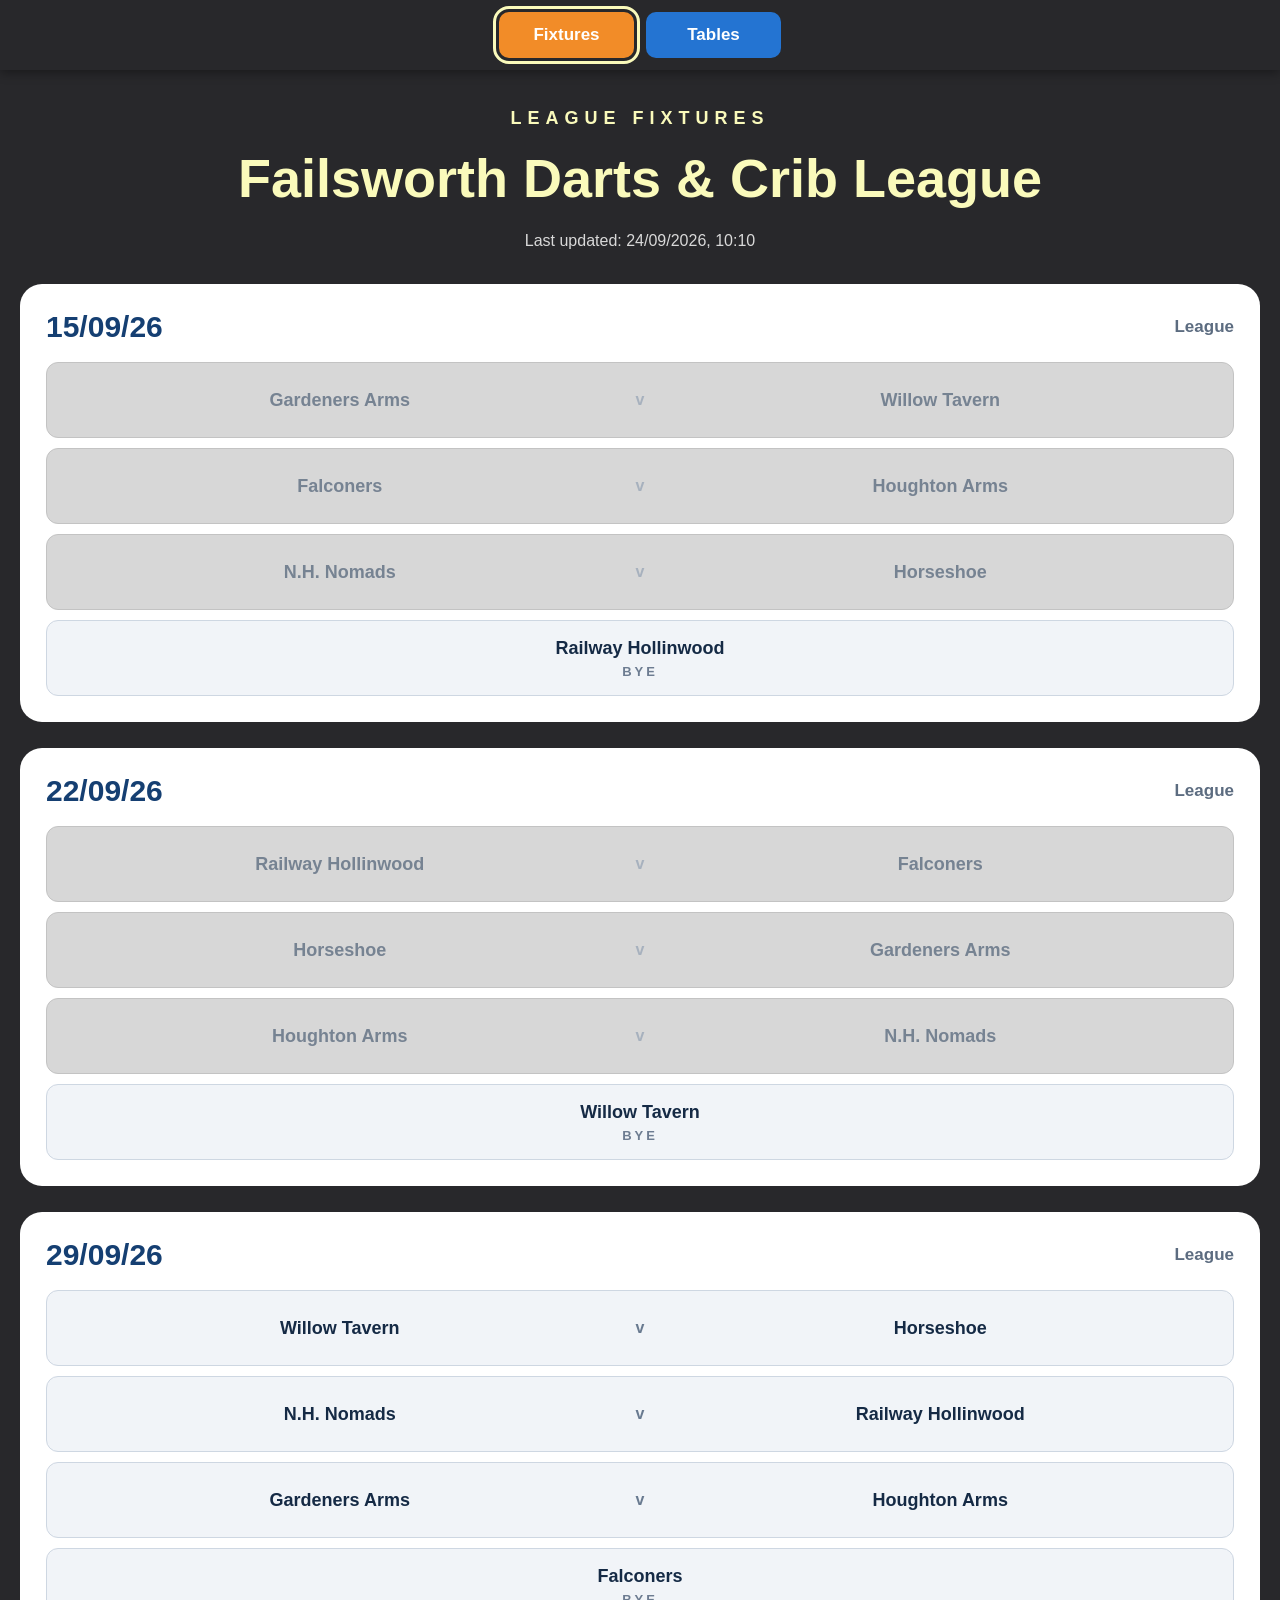
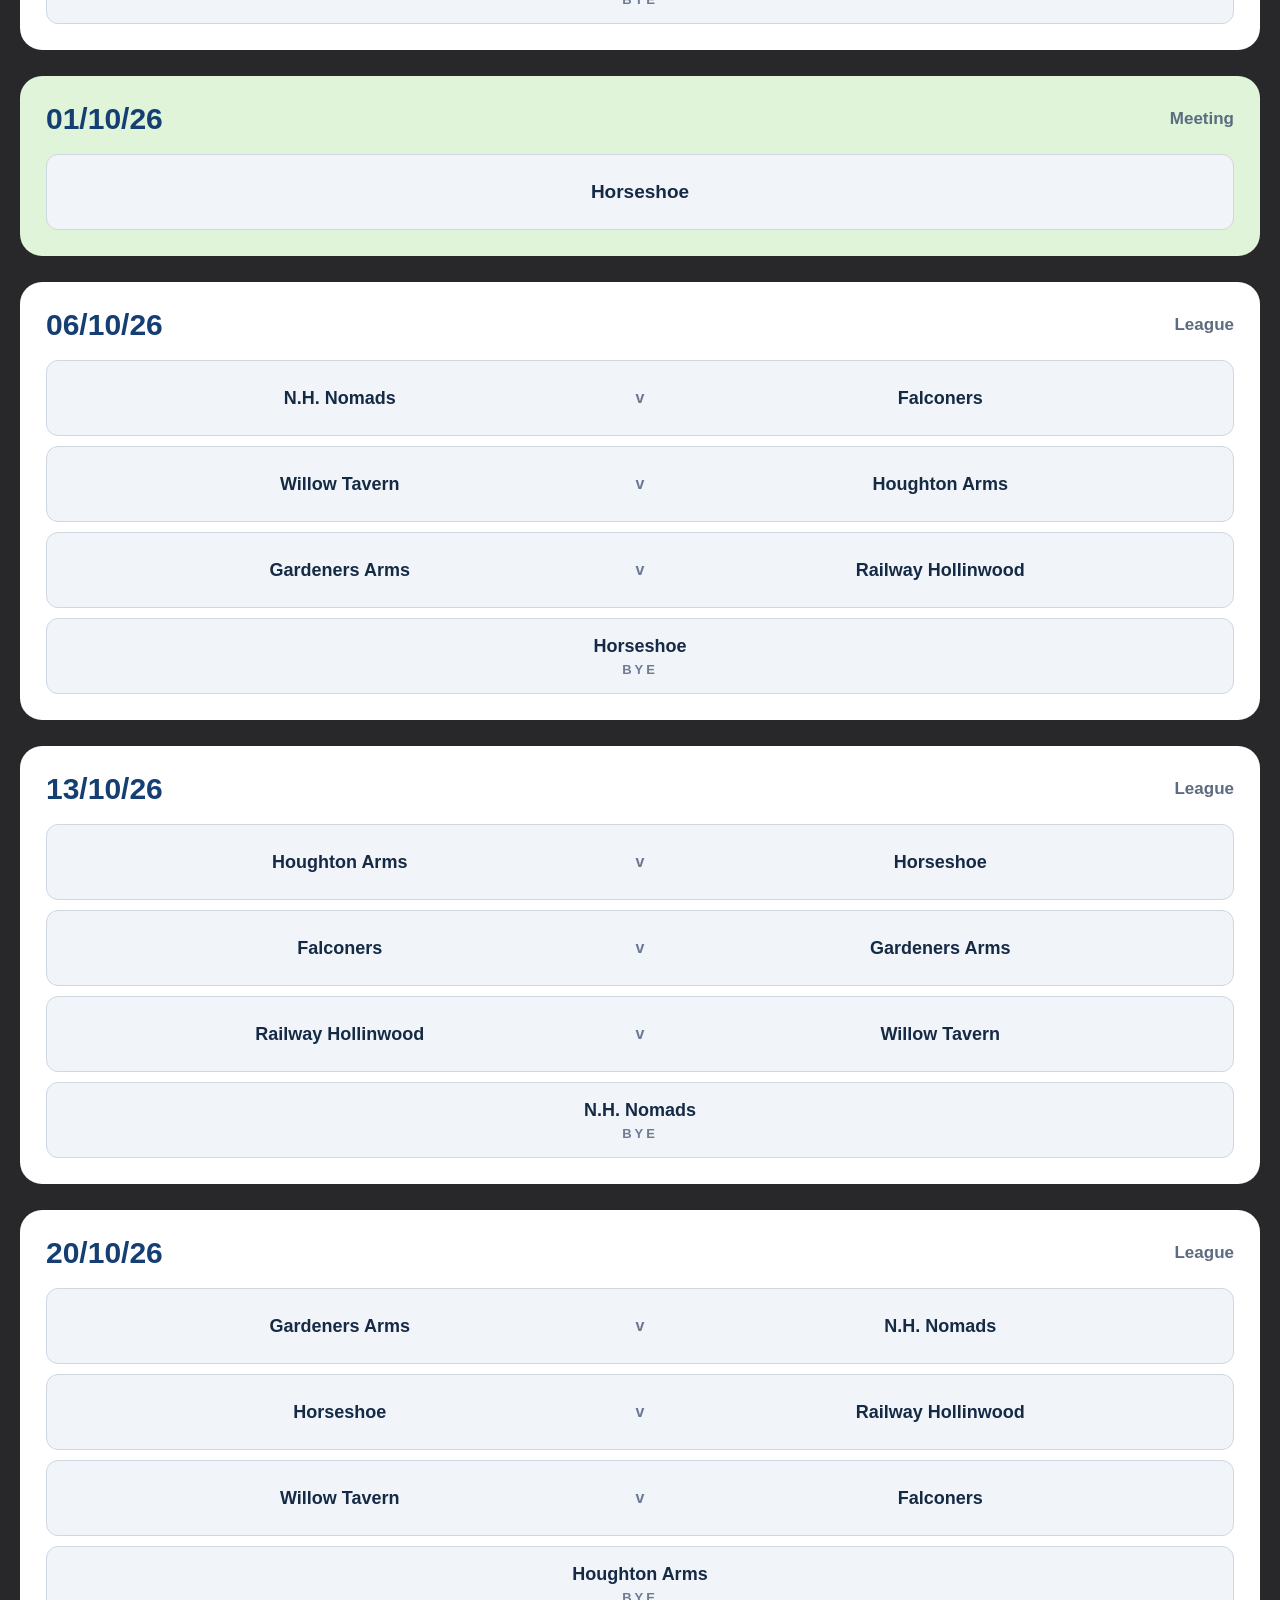
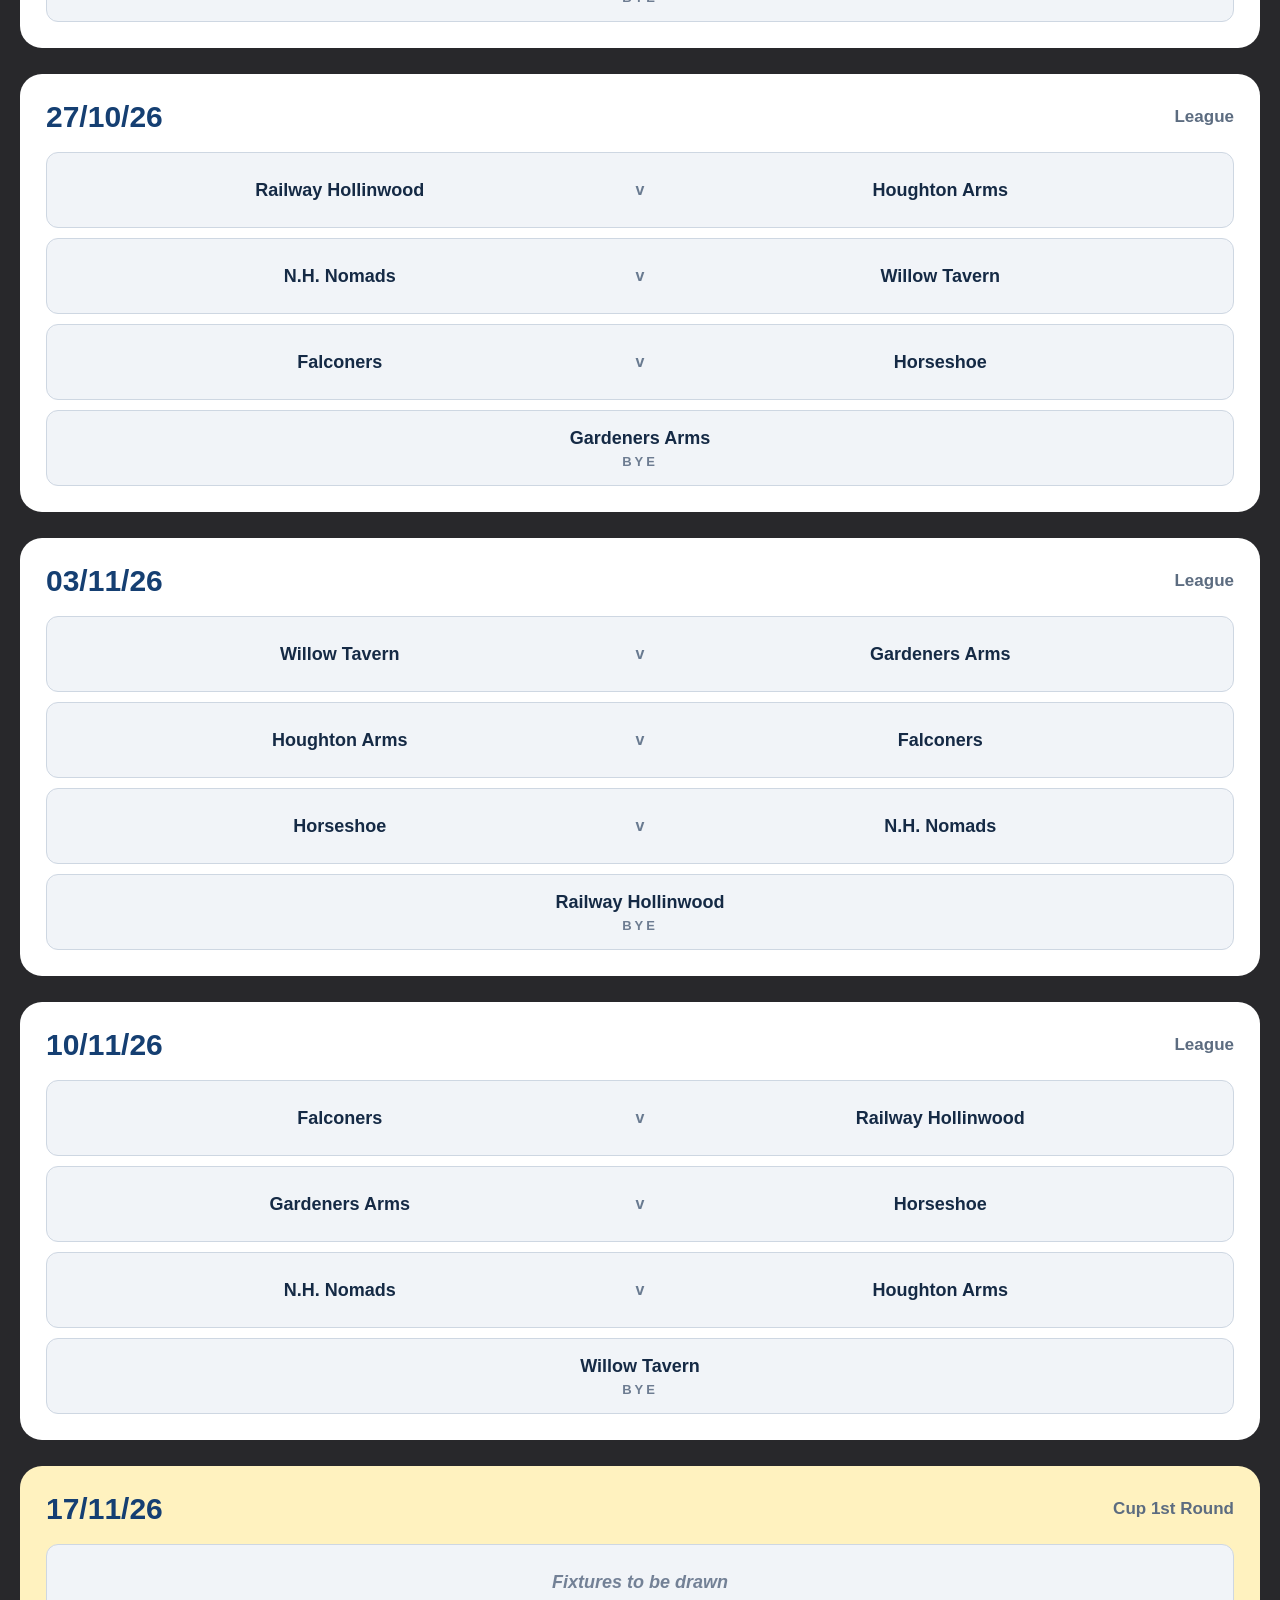
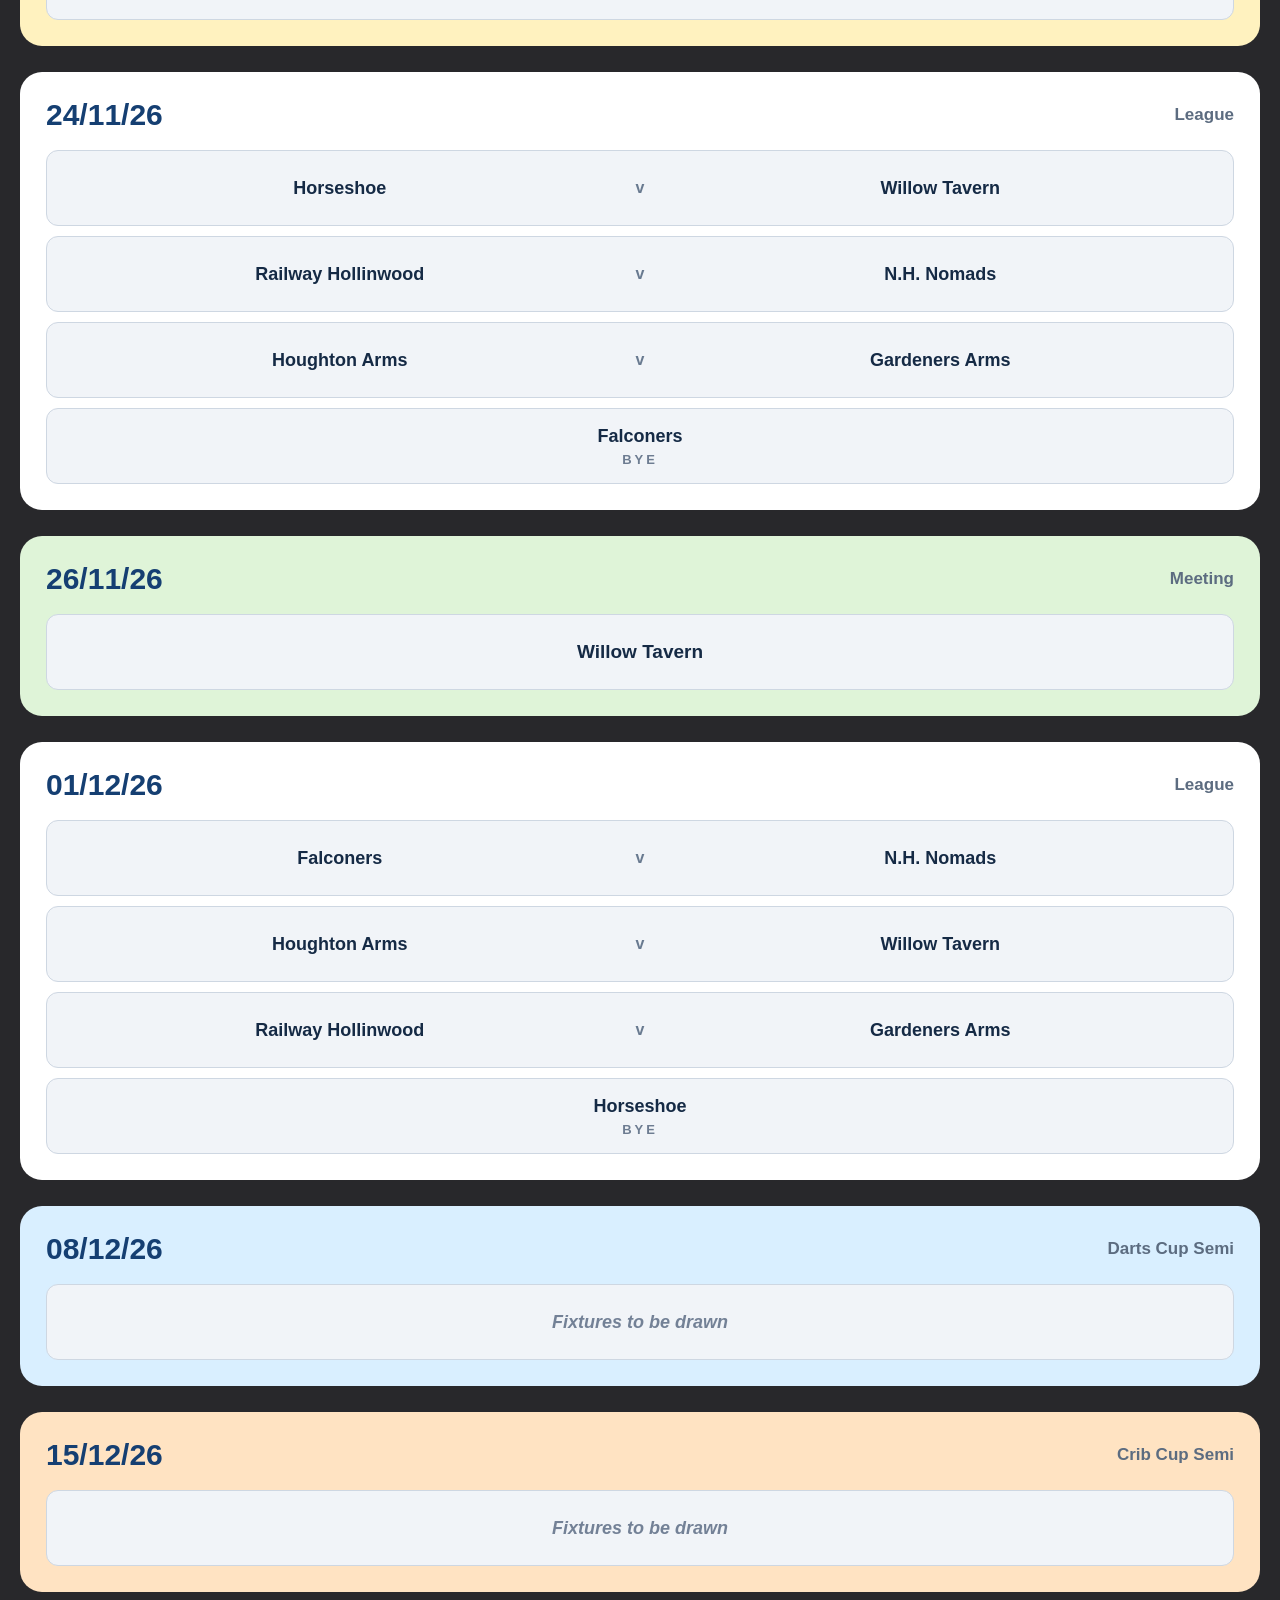
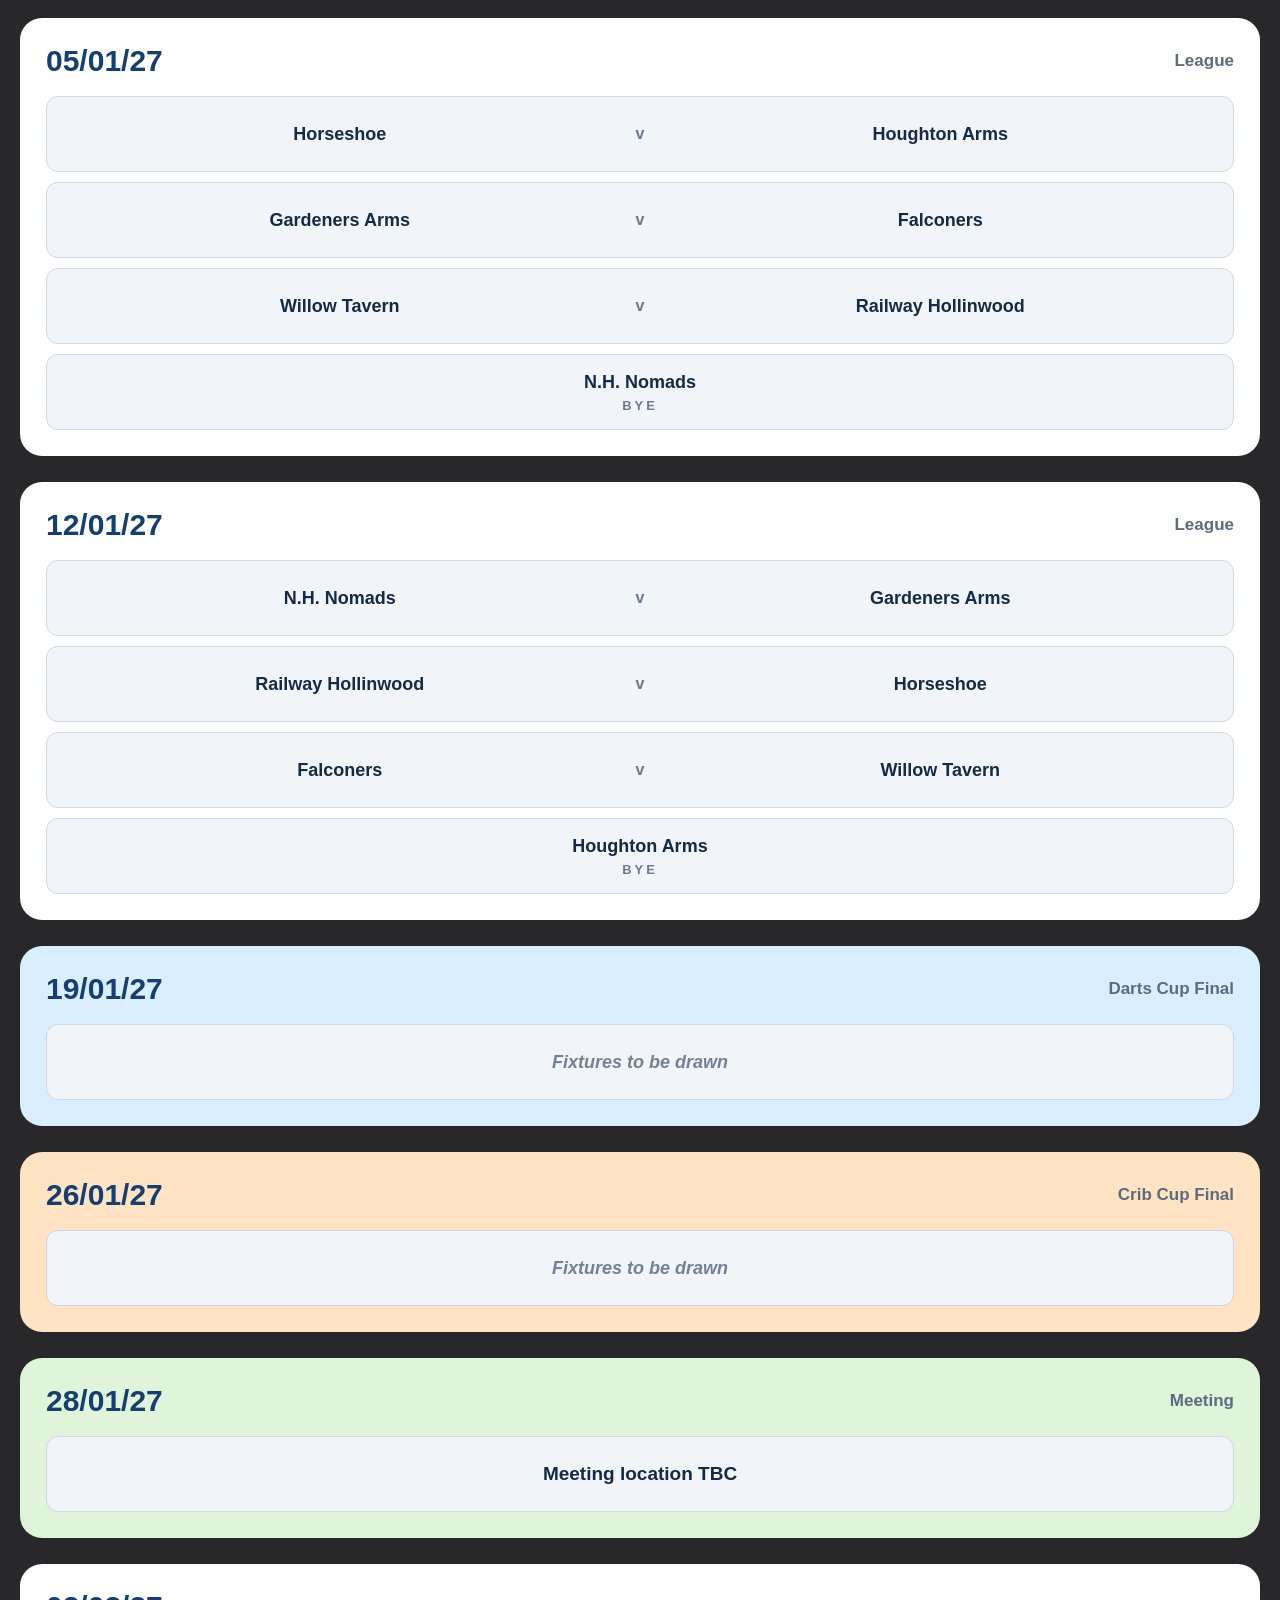
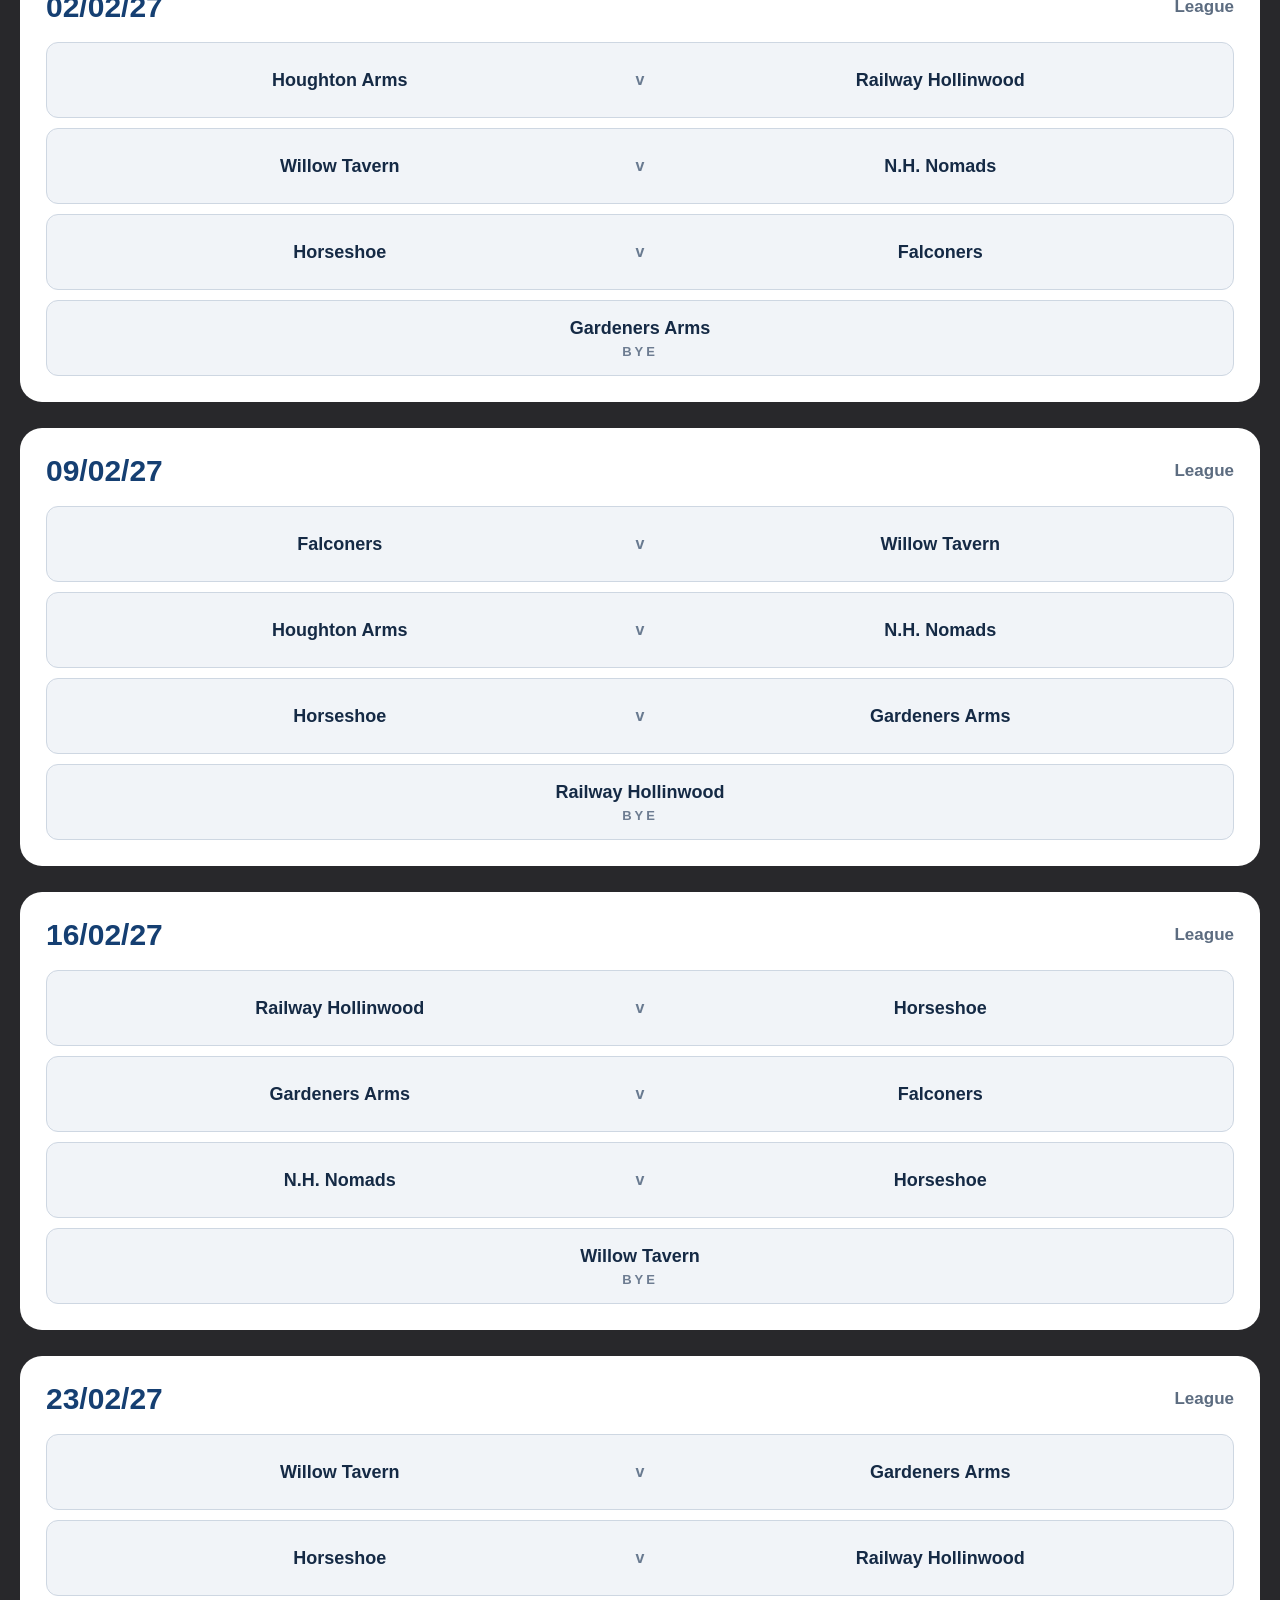
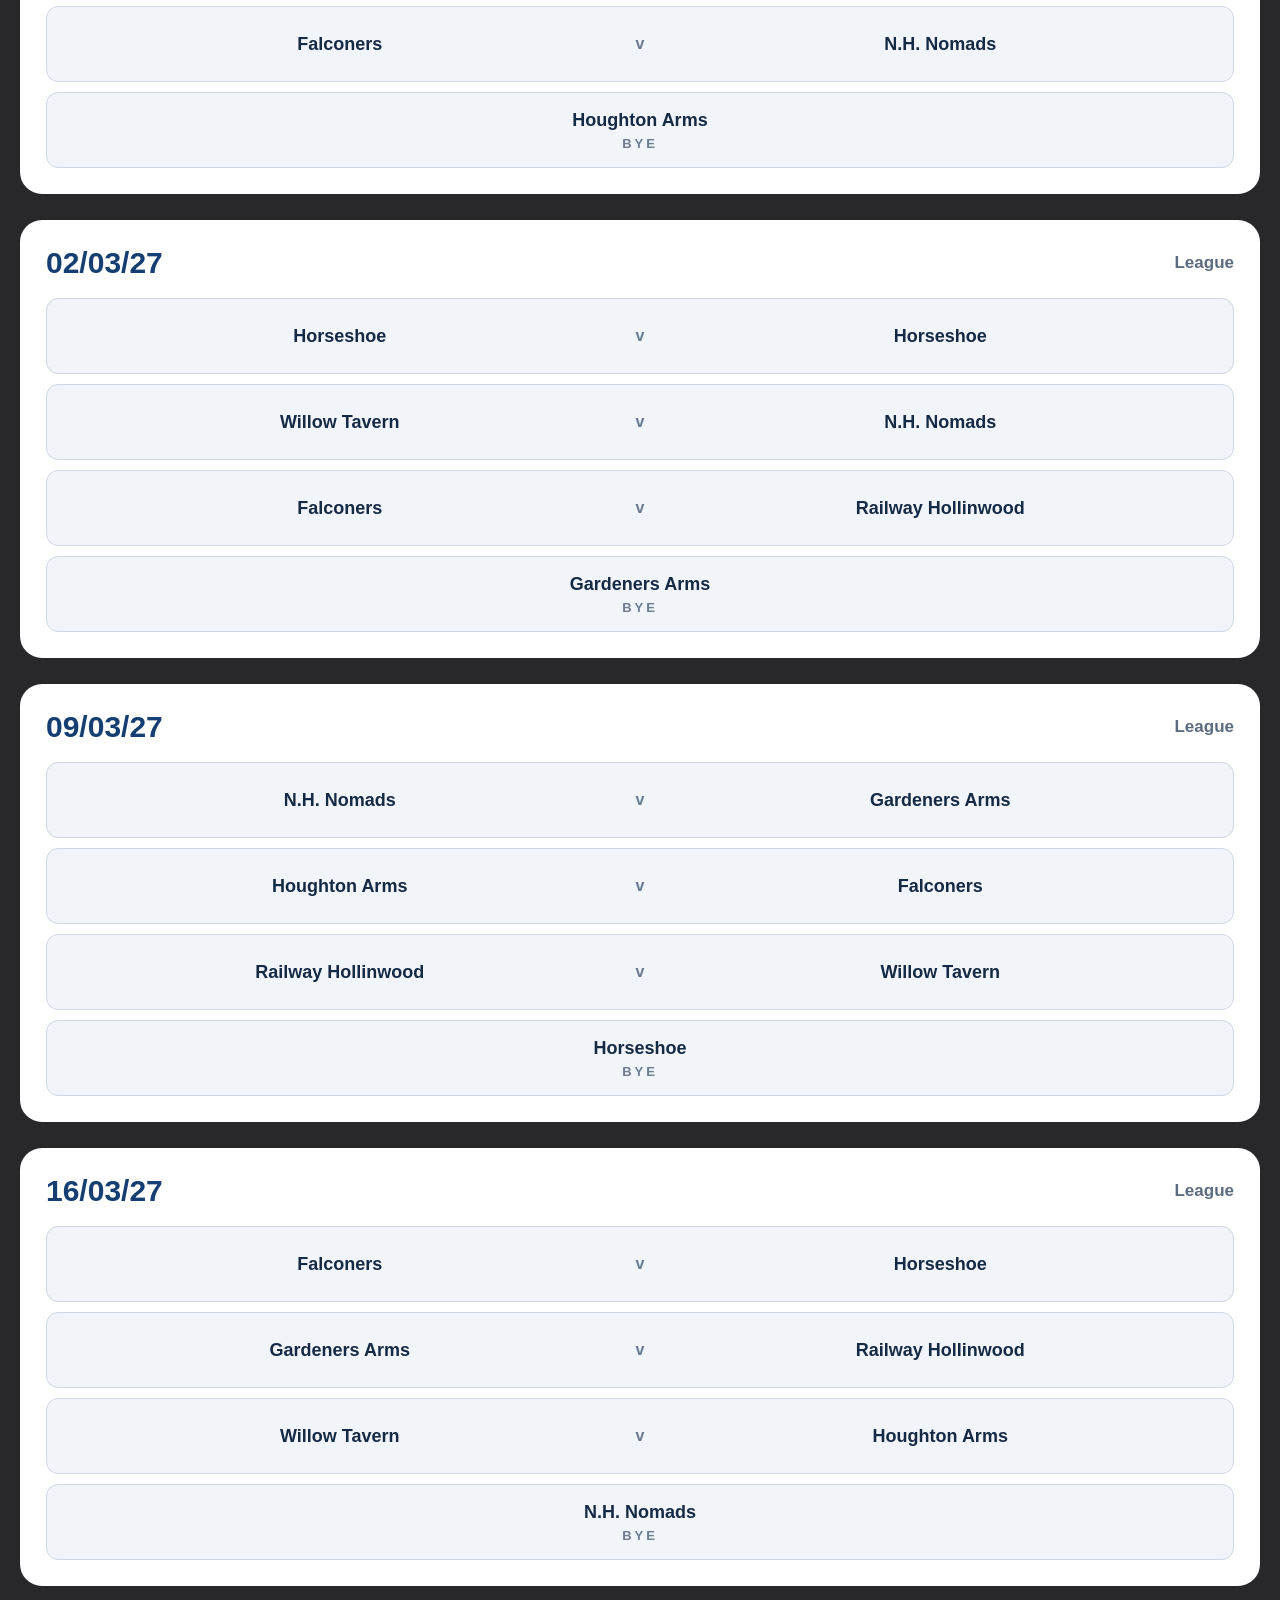
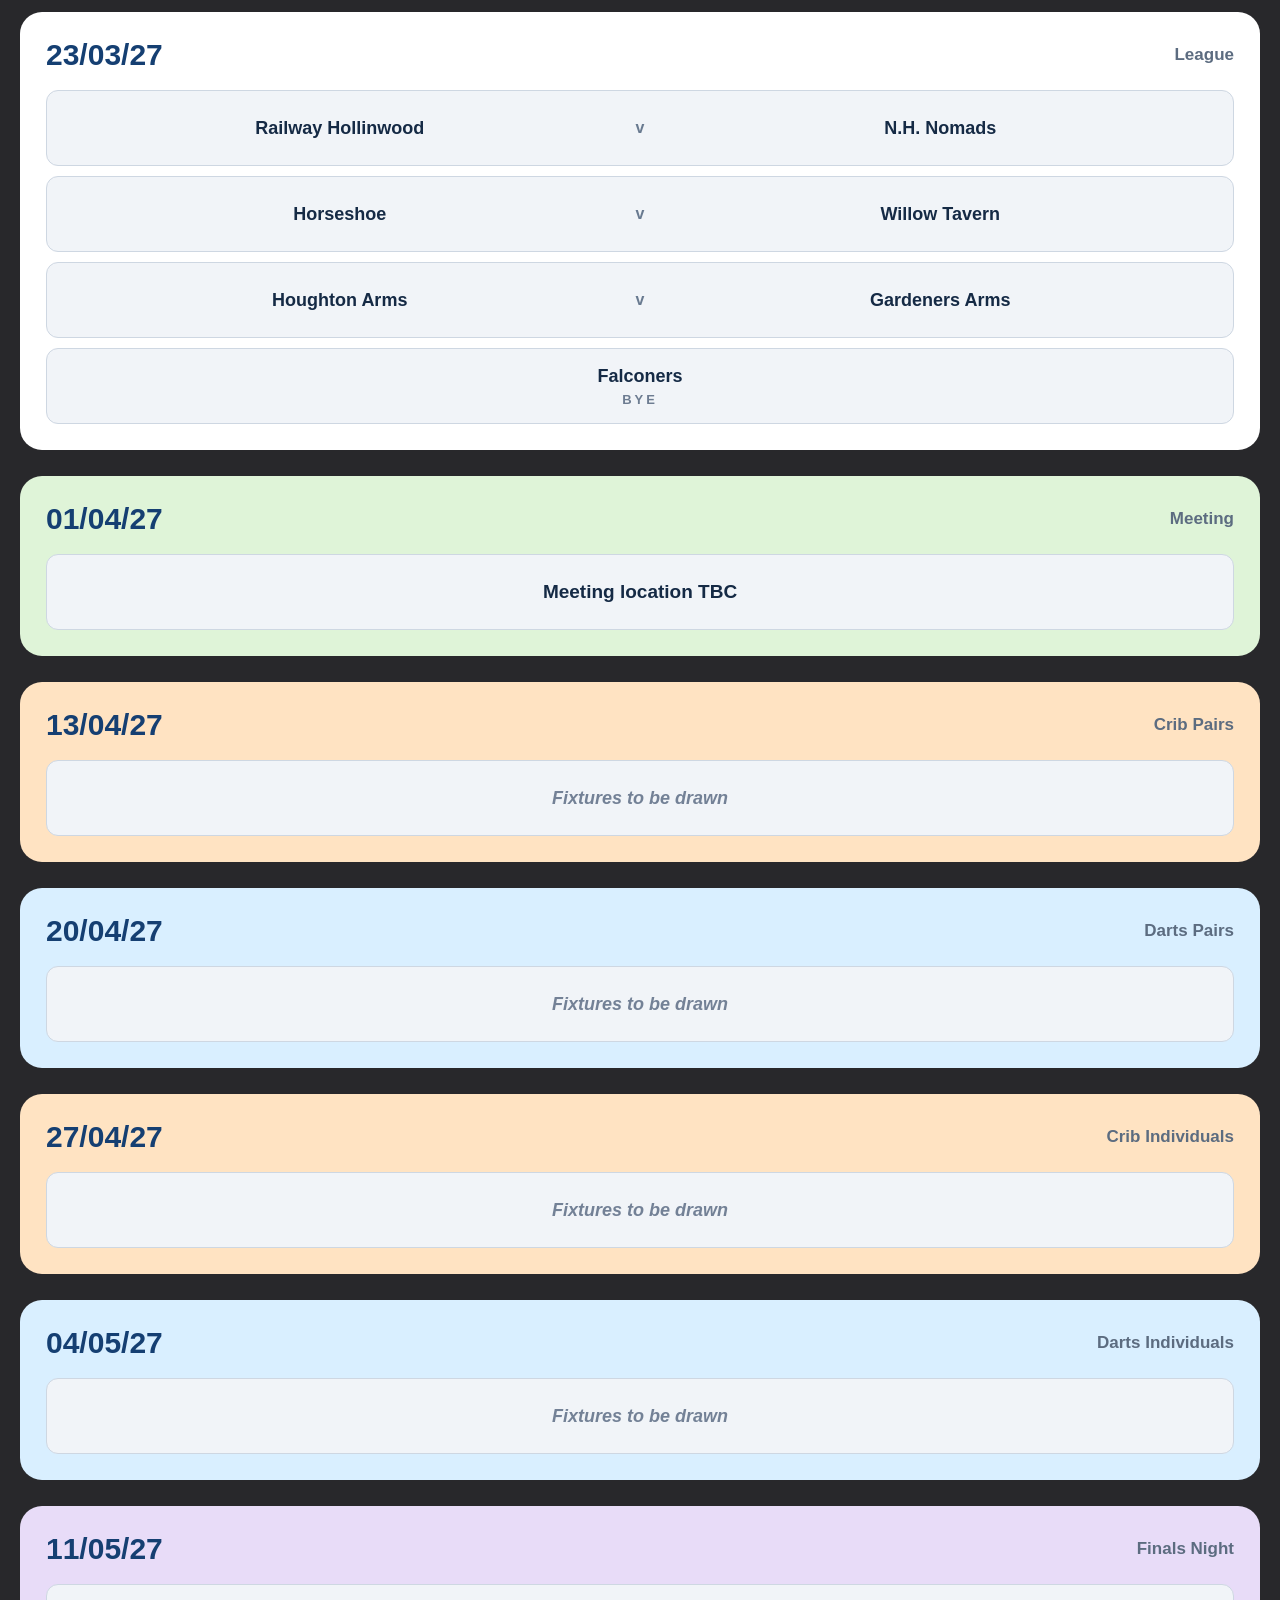
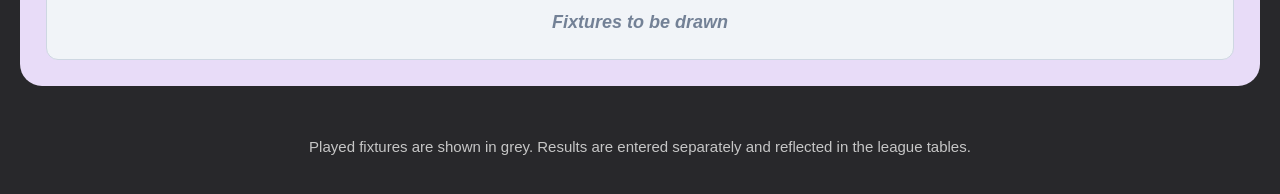
==== commit b7f54fe4: "Update index.html" ====
--- a/index.html
+++ b/index.html
@@ -16,7 +16,7 @@
 
     <link
         rel="stylesheet"
-        href="styles.css?v=4"
+        href="styles.css?v=5"
     >
 
 </head>
--- a/styles.css
+++ b/styles.css
@@ -1509,7 +1509,9 @@
 
     }
 
- /* =========================================================
+}
+
+/* =========================================================
    ALWAYS-VISIBLE FIXTURES / TABLES NAVIGATION
    ========================================================= */
 
